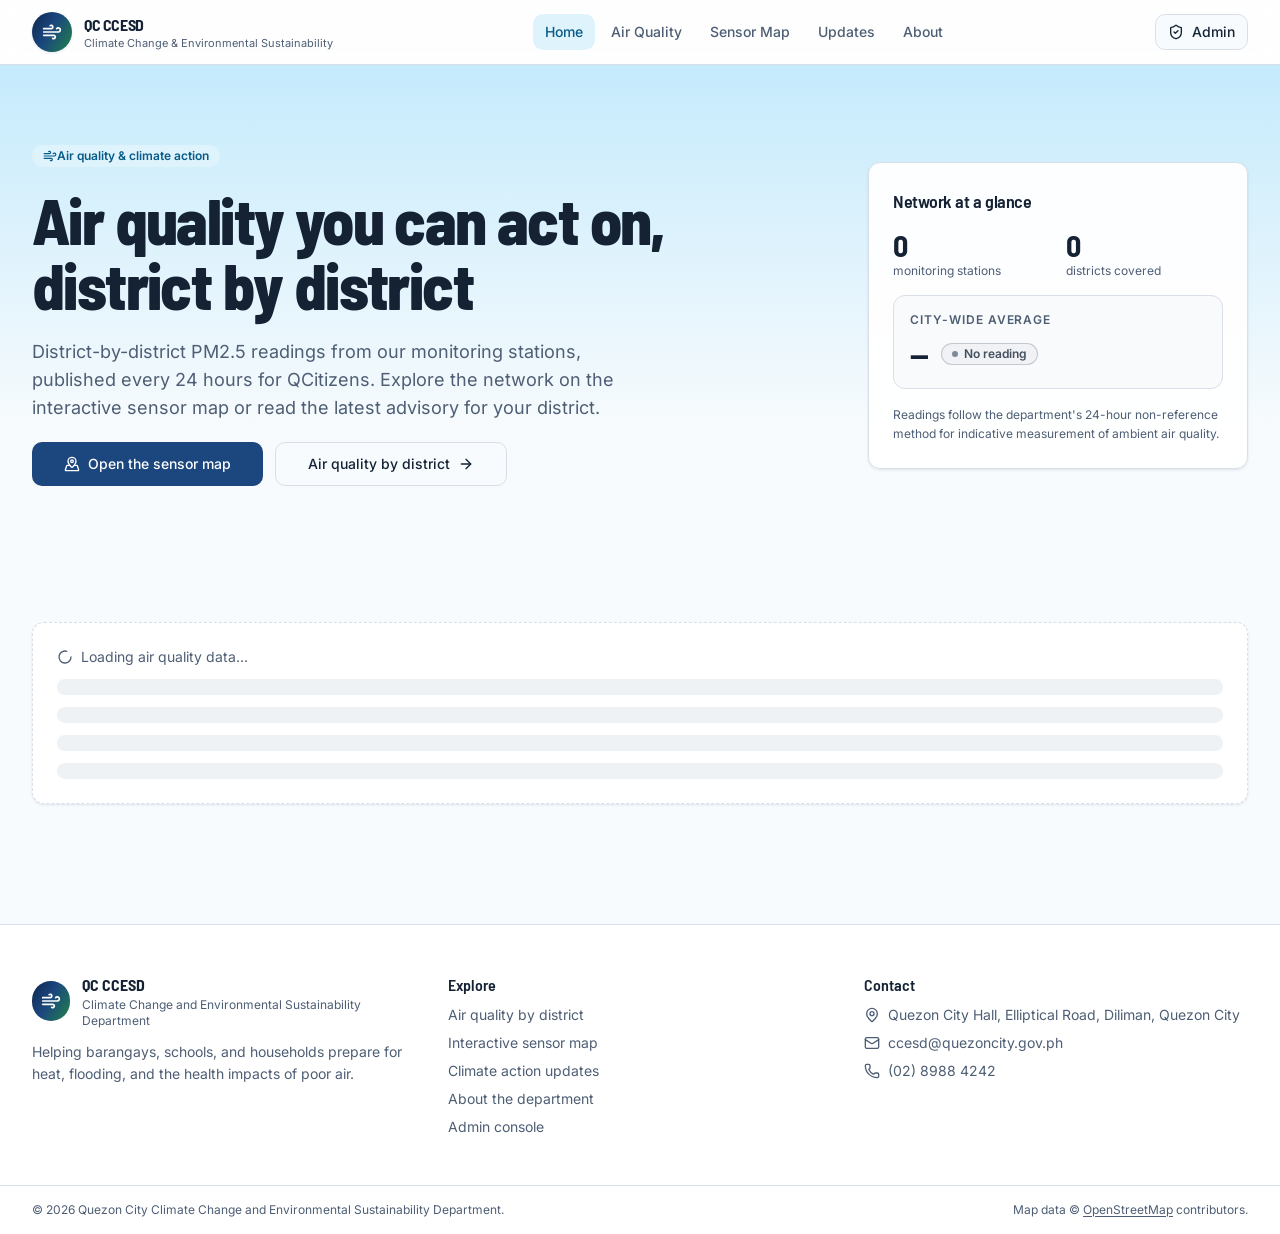
==== index.html @ b4dac2df "Add files via upload" ====
<html lang="en"><head><style>body {transition: opacity ease-in 0.2s; } 
body[unresolved] {opacity: 0; display: block; overflow: hidden; position: relative; } 
</style>
    <meta charset="UTF-8">
    <link href="./favicon.ico" rel="icon shortcut">
    <meta name="viewport" content="width=device-width, initial-scale=1.0">
    <link rel="preconnect" href="https://fonts.googleapis.com">
    <link rel="preconnect" href="https://fonts.gstatic.com" crossorigin="">
    <link href="./styles/css2.bin" rel="stylesheet">
    <title>Quezon City Climate Change and Environmental Sustainability Department</title>
    <meta name="description" content="Air quality monitoring per district and climate action updates from the Quezon City Climate Change and Environmental Sustainability Department.">
    <meta name="author" content="Quezon City Climate Change and Environmental Sustainability Department">

    <meta property="og:title" content="Air Quality in Quezon City | CCESD">
    <meta property="og:description" content="District air quality bulletins, station readings, and climate action updates from Quezon City.">
    <meta property="og:image" content="https://cdn.enter.pro/resources/uid_100596755/1e218608-f919-49.png">
    <script type="module" crossorigin="" src="./scripts/index-QCCESD-UPLOAD-FIX-20261001.js"></script>
    <link rel="stylesheet" crossorigin="" href="./styles/index-1NU2JTHD.css?v=20261001">
    <link href="./styles/css2.bin" rel="stylesheet">
  <style type="text/css">[data-sonner-toaster][dir=ltr],html[dir=ltr]{--toast-icon-margin-start:-3px;--toast-icon-margin-end:4px;--toast-svg-margin-start:-1px;--toast-svg-margin-end:0px;--toast-button-margin-start:auto;--toast-button-margin-end:0;--toast-close-button-start:0;--toast-close-button-end:unset;--toast-close-button-transform:translate(-35%, -35%)}[data-sonner-toaster][dir=rtl],html[dir=rtl]{--toast-icon-margin-start:4px;--toast-icon-margin-end:-3px;--toast-svg-margin-start:0px;--toast-svg-margin-end:-1px;--toast-button-margin-start:0;--toast-button-margin-end:auto;--toast-close-button-start:unset;--toast-close-button-end:0;--toast-close-button-transform:translate(35%, -35%)}[data-sonner-toaster]{position:fixed;width:var(--width);font-family:ui-sans-serif,system-ui,-apple-system,BlinkMacSystemFont,Segoe UI,Roboto,Helvetica Neue,Arial,Noto Sans,sans-serif,Apple Color Emoji,Segoe UI Emoji,Segoe UI Symbol,Noto Color Emoji;--gray1:hsl(0, 0%, 99%);--gray2:hsl(0, 0%, 97.3%);--gray3:hsl(0, 0%, 95.1%);--gray4:hsl(0, 0%, 93%);--gray5:hsl(0, 0%, 90.9%);--gray6:hsl(0, 0%, 88.7%);--gray7:hsl(0, 0%, 85.8%);--gray8:hsl(0, 0%, 78%);--gray9:hsl(0, 0%, 56.1%);--gray10:hsl(0, 0%, 52.3%);--gray11:hsl(0, 0%, 43.5%);--gray12:hsl(0, 0%, 9%);--border-radius:8px;box-sizing:border-box;padding:0;margin:0;list-style:none;outline:0;z-index:999999999;transition:transform .4s ease}@media (hover:none) and (pointer:coarse){[data-sonner-toaster][data-lifted=true]{transform:none}}[data-sonner-toaster][data-x-position=right]{right:var(--offset-right)}[data-sonner-toaster][data-x-position=left]{left:var(--offset-left)}[data-sonner-toaster][data-x-position=center]{left:50%;transform:translateX(-50%)}[data-sonner-toaster][data-y-position=top]{top:var(--offset-top)}[data-sonner-toaster][data-y-position=bottom]{bottom:var(--offset-bottom)}[data-sonner-toast]{--y:translateY(100%);--lift-amount:calc(var(--lift) * var(--gap));z-index:var(--z-index);position:absolute;opacity:0;transform:var(--y);touch-action:none;transition:transform .4s,opacity .4s,height .4s,box-shadow .2s;box-sizing:border-box;outline:0;overflow-wrap:anywhere}[data-sonner-toast][data-styled=true]{padding:16px;background:var(--normal-bg);border:1px solid var(--normal-border);color:var(--normal-text);border-radius:var(--border-radius);box-shadow:0 4px 12px rgba(0,0,0,.1);width:var(--width);font-size:13px;display:flex;align-items:center;gap:6px}[data-sonner-toast]:focus-visible{box-shadow:0 4px 12px rgba(0,0,0,.1),0 0 0 2px rgba(0,0,0,.2)}[data-sonner-toast][data-y-position=top]{top:0;--y:translateY(-100%);--lift:1;--lift-amount:calc(1 * var(--gap))}[data-sonner-toast][data-y-position=bottom]{bottom:0;--y:translateY(100%);--lift:-1;--lift-amount:calc(var(--lift) * var(--gap))}[data-sonner-toast][data-styled=true] [data-description]{font-weight:400;line-height:1.4;color:#3f3f3f}[data-rich-colors=true][data-sonner-toast][data-styled=true] [data-description]{color:inherit}[data-sonner-toaster][data-sonner-theme=dark] [data-description]{color:#e8e8e8}[data-sonner-toast][data-styled=true] [data-title]{font-weight:500;line-height:1.5;color:inherit}[data-sonner-toast][data-styled=true] [data-icon]{display:flex;height:16px;width:16px;position:relative;justify-content:flex-start;align-items:center;flex-shrink:0;margin-left:var(--toast-icon-margin-start);margin-right:var(--toast-icon-margin-end)}[data-sonner-toast][data-promise=true] [data-icon]>svg{opacity:0;transform:scale(.8);transform-origin:center;animation:sonner-fade-in .3s ease forwards}[data-sonner-toast][data-styled=true] [data-icon]>*{flex-shrink:0}[data-sonner-toast][data-styled=true] [data-icon] svg{margin-left:var(--toast-svg-margin-start);margin-right:var(--toast-svg-margin-end)}[data-sonner-toast][data-styled=true] [data-content]{display:flex;flex-direction:column;gap:2px}[data-sonner-toast][data-styled=true] [data-button]{border-radius:4px;padding-left:8px;padding-right:8px;height:24px;font-size:12px;color:var(--normal-bg);background:var(--normal-text);margin-left:var(--toast-button-margin-start);margin-right:var(--toast-button-margin-end);border:none;font-weight:500;cursor:pointer;outline:0;display:flex;align-items:center;flex-shrink:0;transition:opacity .4s,box-shadow .2s}[data-sonner-toast][data-styled=true] [data-button]:focus-visible{box-shadow:0 0 0 2px rgba(0,0,0,.4)}[data-sonner-toast][data-styled=true] [data-button]:first-of-type{margin-left:var(--toast-button-margin-start);margin-right:var(--toast-button-margin-end)}[data-sonner-toast][data-styled=true] [data-cancel]{color:var(--normal-text);background:rgba(0,0,0,.08)}[data-sonner-toaster][data-sonner-theme=dark] [data-sonner-toast][data-styled=true] [data-cancel]{background:rgba(255,255,255,.3)}[data-sonner-toast][data-styled=true] [data-close-button]{position:absolute;left:var(--toast-close-button-start);right:var(--toast-close-button-end);top:0;height:20px;width:20px;display:flex;justify-content:center;align-items:center;padding:0;color:var(--gray12);background:var(--normal-bg);border:1px solid var(--gray4);transform:var(--toast-close-button-transform);border-radius:50%;cursor:pointer;z-index:1;transition:opacity .1s,background .2s,border-color .2s}[data-sonner-toast][data-styled=true] [data-close-button]:focus-visible{box-shadow:0 4px 12px rgba(0,0,0,.1),0 0 0 2px rgba(0,0,0,.2)}[data-sonner-toast][data-styled=true] [data-disabled=true]{cursor:not-allowed}[data-sonner-toast][data-styled=true]:hover [data-close-button]:hover{background:var(--gray2);border-color:var(--gray5)}[data-sonner-toast][data-swiping=true]::before{content:'';position:absolute;left:-100%;right:-100%;height:100%;z-index:-1}[data-sonner-toast][data-y-position=top][data-swiping=true]::before{bottom:50%;transform:scaleY(3) translateY(50%)}[data-sonner-toast][data-y-position=bottom][data-swiping=true]::before{top:50%;transform:scaleY(3) translateY(-50%)}[data-sonner-toast][data-swiping=false][data-removed=true]::before{content:'';position:absolute;inset:0;transform:scaleY(2)}[data-sonner-toast][data-expanded=true]::after{content:'';position:absolute;left:0;height:calc(var(--gap) + 1px);bottom:100%;width:100%}[data-sonner-toast][data-mounted=true]{--y:translateY(0);opacity:1}[data-sonner-toast][data-expanded=false][data-front=false]{--scale:var(--toasts-before) * 0.05 + 1;--y:translateY(calc(var(--lift-amount) * var(--toasts-before))) scale(calc(-1 * var(--scale)));height:var(--front-toast-height)}[data-sonner-toast]>*{transition:opacity .4s}[data-sonner-toast][data-x-position=right]{right:0}[data-sonner-toast][data-x-position=left]{left:0}[data-sonner-toast][data-expanded=false][data-front=false][data-styled=true]>*{opacity:0}[data-sonner-toast][data-visible=false]{opacity:0;pointer-events:none}[data-sonner-toast][data-mounted=true][data-expanded=true]{--y:translateY(calc(var(--lift) * var(--offset)));height:var(--initial-height)}[data-sonner-toast][data-removed=true][data-front=true][data-swipe-out=false]{--y:translateY(calc(var(--lift) * -100%));opacity:0}[data-sonner-toast][data-removed=true][data-front=false][data-swipe-out=false][data-expanded=true]{--y:translateY(calc(var(--lift) * var(--offset) + var(--lift) * -100%));opacity:0}[data-sonner-toast][data-removed=true][data-front=false][data-swipe-out=false][data-expanded=false]{--y:translateY(40%);opacity:0;transition:transform .5s,opacity .2s}[data-sonner-toast][data-removed=true][data-front=false]::before{height:calc(var(--initial-height) + 20%)}[data-sonner-toast][data-swiping=true]{transform:var(--y) translateY(var(--swipe-amount-y,0)) translateX(var(--swipe-amount-x,0));transition:none}[data-sonner-toast][data-swiped=true]{user-select:none}[data-sonner-toast][data-swipe-out=true][data-y-position=bottom],[data-sonner-toast][data-swipe-out=true][data-y-position=top]{animation-duration:.2s;animation-timing-function:ease-out;animation-fill-mode:forwards}[data-sonner-toast][data-swipe-out=true][data-swipe-direction=left]{animation-name:swipe-out-left}[data-sonner-toast][data-swipe-out=true][data-swipe-direction=right]{animation-name:swipe-out-right}[data-sonner-toast][data-swipe-out=true][data-swipe-direction=up]{animation-name:swipe-out-up}[data-sonner-toast][data-swipe-out=true][data-swipe-direction=down]{animation-name:swipe-out-down}@keyframes swipe-out-left{from{transform:var(--y) translateX(var(--swipe-amount-x));opacity:1}to{transform:var(--y) translateX(calc(var(--swipe-amount-x) - 100%));opacity:0}}@keyframes swipe-out-right{from{transform:var(--y) translateX(var(--swipe-amount-x));opacity:1}to{transform:var(--y) translateX(calc(var(--swipe-amount-x) + 100%));opacity:0}}@keyframes swipe-out-up{from{transform:var(--y) translateY(var(--swipe-amount-y));opacity:1}to{transform:var(--y) translateY(calc(var(--swipe-amount-y) - 100%));opacity:0}}@keyframes swipe-out-down{from{transform:var(--y) translateY(var(--swipe-amount-y));opacity:1}to{transform:var(--y) translateY(calc(var(--swipe-amount-y) + 100%));opacity:0}}@media (max-width:600px){[data-sonner-toaster]{position:fixed;right:var(--mobile-offset-right);left:var(--mobile-offset-left);width:100%}[data-sonner-toaster][dir=rtl]{left:calc(var(--mobile-offset-left) * -1)}[data-sonner-toaster] [data-sonner-toast]{left:0;right:0;width:calc(100% - var(--mobile-offset-left) * 2)}[data-sonner-toaster][data-x-position=left]{left:var(--mobile-offset-left)}[data-sonner-toaster][data-y-position=bottom]{bottom:var(--mobile-offset-bottom)}[data-sonner-toaster][data-y-position=top]{top:var(--mobile-offset-top)}[data-sonner-toaster][data-x-position=center]{left:var(--mobile-offset-left);right:var(--mobile-offset-right);transform:none}}[data-sonner-toaster][data-sonner-theme=light]{--normal-bg:#fff;--normal-border:var(--gray4);--normal-text:var(--gray12);--success-bg:hsl(143, 85%, 96%);--success-border:hsl(145, 92%, 87%);--success-text:hsl(140, 100%, 27%);--info-bg:hsl(208, 100%, 97%);--info-border:hsl(221, 91%, 93%);--info-text:hsl(210, 92%, 45%);--warning-bg:hsl(49, 100%, 97%);--warning-border:hsl(49, 91%, 84%);--warning-text:hsl(31, 92%, 45%);--error-bg:hsl(359, 100%, 97%);--error-border:hsl(359, 100%, 94%);--error-text:hsl(360, 100%, 45%)}[data-sonner-toaster][data-sonner-theme=light] [data-sonner-toast][data-invert=true]{--normal-bg:#000;--normal-border:hsl(0, 0%, 20%);--normal-text:var(--gray1)}[data-sonner-toaster][data-sonner-theme=dark] [data-sonner-toast][data-invert=true]{--normal-bg:#fff;--normal-border:var(--gray3);--normal-text:var(--gray12)}[data-sonner-toaster][data-sonner-theme=dark]{--normal-bg:#000;--normal-bg-hover:hsl(0, 0%, 12%);--normal-border:hsl(0, 0%, 20%);--normal-border-hover:hsl(0, 0%, 25%);--normal-text:var(--gray1);--success-bg:hsl(150, 100%, 6%);--success-border:hsl(147, 100%, 12%);--success-text:hsl(150, 86%, 65%);--info-bg:hsl(215, 100%, 6%);--info-border:hsl(223, 43%, 17%);--info-text:hsl(216, 87%, 65%);--warning-bg:hsl(64, 100%, 6%);--warning-border:hsl(60, 100%, 9%);--warning-text:hsl(46, 87%, 65%);--error-bg:hsl(358, 76%, 10%);--error-border:hsl(357, 89%, 16%);--error-text:hsl(358, 100%, 81%)}[data-sonner-toaster][data-sonner-theme=dark] [data-sonner-toast] [data-close-button]{background:var(--normal-bg);border-color:var(--normal-border);color:var(--normal-text)}[data-sonner-toaster][data-sonner-theme=dark] [data-sonner-toast] [data-close-button]:hover{background:var(--normal-bg-hover);border-color:var(--normal-border-hover)}[data-rich-colors=true][data-sonner-toast][data-type=success]{background:var(--success-bg);border-color:var(--success-border);color:var(--success-text)}[data-rich-colors=true][data-sonner-toast][data-type=success] [data-close-button]{background:var(--success-bg);border-color:var(--success-border);color:var(--success-text)}[data-rich-colors=true][data-sonner-toast][data-type=info]{background:var(--info-bg);border-color:var(--info-border);color:var(--info-text)}[data-rich-colors=true][data-sonner-toast][data-type=info] [data-close-button]{background:var(--info-bg);border-color:var(--info-border);color:var(--info-text)}[data-rich-colors=true][data-sonner-toast][data-type=warning]{background:var(--warning-bg);border-color:var(--warning-border);color:var(--warning-text)}[data-rich-colors=true][data-sonner-toast][data-type=warning] [data-close-button]{background:var(--warning-bg);border-color:var(--warning-border);color:var(--warning-text)}[data-rich-colors=true][data-sonner-toast][data-type=error]{background:var(--error-bg);border-color:var(--error-border);color:var(--error-text)}[data-rich-colors=true][data-sonner-toast][data-type=error] [data-close-button]{background:var(--error-bg);border-color:var(--error-border);color:var(--error-text)}.sonner-loading-wrapper{--size:16px;height:var(--size);width:var(--size);position:absolute;inset:0;z-index:10}.sonner-loading-wrapper[data-visible=false]{transform-origin:center;animation:sonner-fade-out .2s ease forwards}.sonner-spinner{position:relative;top:50%;left:50%;height:var(--size);width:var(--size)}.sonner-loading-bar{animation:sonner-spin 1.2s linear infinite;background:var(--gray11);border-radius:6px;height:8%;left:-10%;position:absolute;top:-3.9%;width:24%}.sonner-loading-bar:first-child{animation-delay:-1.2s;transform:rotate(.0001deg) translate(146%)}.sonner-loading-bar:nth-child(2){animation-delay:-1.1s;transform:rotate(30deg) translate(146%)}.sonner-loading-bar:nth-child(3){animation-delay:-1s;transform:rotate(60deg) translate(146%)}.sonner-loading-bar:nth-child(4){animation-delay:-.9s;transform:rotate(90deg) translate(146%)}.sonner-loading-bar:nth-child(5){animation-delay:-.8s;transform:rotate(120deg) translate(146%)}.sonner-loading-bar:nth-child(6){animation-delay:-.7s;transform:rotate(150deg) translate(146%)}.sonner-loading-bar:nth-child(7){animation-delay:-.6s;transform:rotate(180deg) translate(146%)}.sonner-loading-bar:nth-child(8){animation-delay:-.5s;transform:rotate(210deg) translate(146%)}.sonner-loading-bar:nth-child(9){animation-delay:-.4s;transform:rotate(240deg) translate(146%)}.sonner-loading-bar:nth-child(10){animation-delay:-.3s;transform:rotate(270deg) translate(146%)}.sonner-loading-bar:nth-child(11){animation-delay:-.2s;transform:rotate(300deg) translate(146%)}.sonner-loading-bar:nth-child(12){animation-delay:-.1s;transform:rotate(330deg) translate(146%)}@keyframes sonner-fade-in{0%{opacity:0;transform:scale(.8)}100%{opacity:1;transform:scale(1)}}@keyframes sonner-fade-out{0%{opacity:1;transform:scale(1)}100%{opacity:0;transform:scale(.8)}}@keyframes sonner-spin{0%{opacity:1}100%{opacity:.15}}@media (prefers-reduced-motion){.sonner-loading-bar,[data-sonner-toast],[data-sonner-toast]>*{transition:none!important;animation:none!important}}.sonner-loader{position:absolute;top:50%;left:50%;transform:translate(-50%,-50%);transform-origin:center;transition:opacity .2s,transform .2s}.sonner-loader[data-visible=false]{opacity:0;transform:scale(.8) translate(-50%,-50%)}</style></head>

  <body>
    <div id="root"><div role="region" aria-label="Notifications (F8)" tabindex="-1" style="pointer-events: none;"><ol tabindex="-1" class="fixed top-0 z-[100] flex max-h-screen w-full flex-col-reverse p-4 sm:bottom-0 sm:right-0 sm:top-auto sm:flex-col md:max-w-[420px]"></ol></div><section aria-label="Notifications alt+T" tabindex="-1" aria-live="polite" aria-relevant="additions text" aria-atomic="false"></section><div class="flex min-h-full items-center justify-center bg-gradient-sky px-4 py-16"><div class="w-full max-w-[440px] rounded-xl border border-border bg-card p-7 shadow-lg"><div class="flex items-center gap-3"><img alt="" class="size-11 rounded-full" src="./images/132f460a-2ae4-46.jpg"><div><p class="font-display text-base font-bold text-foreground">CCESD Admin</p><p class="text-xs text-muted-foreground">Air quality bulletins &amp; news</p></div></div><div class="mt-6 grid grid-cols-2 gap-1 rounded-lg bg-muted p-1"><button type="button" class="rounded-md px-3 py-2 text-sm font-medium transition-colors bg-card text-foreground shadow-xs">Sign in</button><button type="button" class="rounded-md px-3 py-2 text-sm font-medium transition-colors text-muted-foreground hover:text-foreground">Create account</button></div><form class="mt-5 grid gap-4"><div class="grid gap-1.5"><label class="text-sm font-medium leading-none peer-disabled:cursor-not-allowed peer-disabled:opacity-70" for="email">Email address</label><input class="flex h-10 w-full rounded-md border border-input bg-background px-3 py-2 text-base ring-offset-background file:border-0 file:bg-transparent file:text-sm file:font-medium file:text-foreground placeholder:text-muted-foreground focus-visible:outline-none focus-visible:ring-2 focus-visible:ring-ring focus-visible:ring-offset-2 disabled:cursor-not-allowed disabled:opacity-50 md:text-sm" id="email" autocomplete="email" placeholder="name@quezoncity.gov.ph" type="email" value=""></div><div class="grid gap-1.5"><label class="text-sm font-medium leading-none peer-disabled:cursor-not-allowed peer-disabled:opacity-70" for="password">Password</label><input class="flex h-10 w-full rounded-md border border-input bg-background px-3 py-2 text-base ring-offset-background file:border-0 file:bg-transparent file:text-sm file:font-medium file:text-foreground placeholder:text-muted-foreground focus-visible:outline-none focus-visible:ring-2 focus-visible:ring-ring focus-visible:ring-offset-2 disabled:cursor-not-allowed disabled:opacity-50 md:text-sm" id="password" autocomplete="current-password" placeholder="••••••••" aria-invalid="false" type="password" value=""></div><button class="inline-flex items-center justify-center gap-2 whitespace-nowrap rounded-md text-sm font-medium ring-offset-background transition-[background-color,border-color,box-shadow,transform] duration-150 focus-visible:outline-none focus-visible:ring-[3px] focus-visible:ring-ring/35 focus-visible:ring-offset-2 active:scale-[0.98] disabled:pointer-events-none disabled:opacity-55 [&_svg]:pointer-events-none [&_svg]:size-4 [&_svg]:shrink-0 bg-primary text-primary-foreground shadow-xs hover:bg-primary-deep h-10 px-4 py-2" type="submit"><svg xmlns="http://www.w3.org/2000/svg" width="24" height="24" viewBox="0 0 24 24" fill="none" stroke="currentColor" stroke-width="2" stroke-linecap="round" stroke-linejoin="round" class="lucide lucide-key-round size-4" aria-hidden="true"><path d="M2.586 17.414A2 2 0 0 0 2 18.828V21a1 1 0 0 0 1 1h3a1 1 0 0 0 1-1v-1a1 1 0 0 1 1-1h1a1 1 0 0 0 1-1v-1a1 1 0 0 1 1-1h.172a2 2 0 0 0 1.414-.586l.814-.814a6.5 6.5 0 1 0-4-4z" /><circle cx="16.5" cy="7.5" r=".5" fill="currentColor" /></svg>Sign in</button></form><a class="inline-flex items-center justify-center gap-2 whitespace-nowrap font-medium ring-offset-background transition-[background-color,border-color,box-shadow,transform] duration-150 focus-visible:outline-none focus-visible:ring-[3px] focus-visible:ring-ring/35 focus-visible:ring-offset-2 active:scale-[0.98] disabled:pointer-events-none disabled:opacity-55 [&_svg]:pointer-events-none [&_svg]:size-4 [&_svg]:shrink-0 text-accent-foreground hover:bg-accent h-9 rounded-md px-3 text-[0.8125rem] mt-4 w-full" href="/" data-discover="true">Back to the public site</a></div></div></div>
    <!-- IMPORTANT: DO NOT REMOVE THIS SCRIPT TAG OR THIS VERY COMMENT! -->
---- styles/index-1NU2JTHD.css ----
.leaflet-pane,.leaflet-tile,.leaflet-marker-icon,.leaflet-marker-shadow,.leaflet-tile-container,.leaflet-pane>svg,.leaflet-pane>canvas,.leaflet-zoom-box,.leaflet-image-layer,.leaflet-layer{position:absolute;left:0;top:0}.leaflet-container{overflow:hidden}.leaflet-tile,.leaflet-marker-icon,.leaflet-marker-shadow{-webkit-user-select:none;-moz-user-select:none;user-select:none;-webkit-user-drag:none}.leaflet-tile::-moz-selection{background:transparent}.leaflet-tile::selection{background:transparent}.leaflet-safari .leaflet-tile{image-rendering:-webkit-optimize-contrast}.leaflet-safari .leaflet-tile-container{width:1600px;height:1600px;-webkit-transform-origin:0 0}.leaflet-marker-icon,.leaflet-marker-shadow{display:block}.leaflet-container .leaflet-overlay-pane svg{max-width:none!important;max-height:none!important}.leaflet-container .leaflet-marker-pane img,.leaflet-container .leaflet-shadow-pane img,.leaflet-container .leaflet-tile-pane img,.leaflet-container img.leaflet-image-layer,.leaflet-container .leaflet-tile{max-width:none!important;max-height:none!important;width:auto;padding:0}.leaflet-container img.leaflet-tile{mix-blend-mode:plus-lighter}.leaflet-container.leaflet-touch-zoom{touch-action:pan-x pan-y}.leaflet-container.leaflet-touch-drag{touch-action:none;touch-action:pinch-zoom}.leaflet-container.leaflet-touch-drag.leaflet-touch-zoom{touch-action:none}.leaflet-container{-webkit-tap-highlight-color:transparent}.leaflet-container a{-webkit-tap-highlight-color:rgba(51,181,229,.4)}.leaflet-tile{filter:inherit;visibility:hidden}.leaflet-tile-loaded{visibility:inherit}.leaflet-zoom-box{width:0;height:0;box-sizing:border-box;z-index:800}.leaflet-overlay-pane svg{-moz-user-select:none}.leaflet-pane{z-index:400}.leaflet-tile-pane{z-index:200}.leaflet-overlay-pane{z-index:400}.leaflet-shadow-pane{z-index:500}.leaflet-marker-pane{z-index:600}.leaflet-tooltip-pane{z-index:650}.leaflet-popup-pane{z-index:700}.leaflet-map-pane canvas{z-index:100}.leaflet-map-pane svg{z-index:200}.leaflet-vml-shape{width:1px;height:1px}.lvml{behavior:url(../images/file.bin);display:inline-block;position:absolute}.leaflet-control{position:relative;z-index:800;pointer-events:visiblePainted;pointer-events:auto}.leaflet-top,.leaflet-bottom{position:absolute;z-index:1000;pointer-events:none}.leaflet-top{top:0}.leaflet-right{right:0}.leaflet-bottom{bottom:0}.leaflet-left{left:0}.leaflet-control{float:left;clear:both}.leaflet-right .leaflet-control{float:right}.leaflet-top .leaflet-control{margin-top:10px}.leaflet-bottom .leaflet-control{margin-bottom:10px}.leaflet-left .leaflet-control{margin-left:10px}.leaflet-right .leaflet-control{margin-right:10px}.leaflet-fade-anim .leaflet-popup{opacity:0;transition:opacity .2s linear}.leaflet-fade-anim .leaflet-map-pane .leaflet-popup{opacity:1}.leaflet-zoom-animated{transform-origin:0 0}svg.leaflet-zoom-animated{will-change:transform}.leaflet-zoom-anim .leaflet-zoom-animated{transition:transform .25s cubic-bezier(0,0,.25,1)}.leaflet-zoom-anim .leaflet-tile,.leaflet-pan-anim .leaflet-tile{transition:none}.leaflet-zoom-anim .leaflet-zoom-hide{visibility:hidden}.leaflet-interactive{cursor:pointer}.leaflet-grab{cursor:grab}.leaflet-crosshair,.leaflet-crosshair .leaflet-interactive{cursor:crosshair}.leaflet-popup-pane,.leaflet-control{cursor:auto}.leaflet-dragging .leaflet-grab,.leaflet-dragging .leaflet-grab .leaflet-interactive,.leaflet-dragging .leaflet-marker-draggable{cursor:move;cursor:grabbing}.leaflet-marker-icon,.leaflet-marker-shadow,.leaflet-image-layer,.leaflet-pane>svg path,.leaflet-tile-container{pointer-events:none}.leaflet-marker-icon.leaflet-interactive,.leaflet-image-layer.leaflet-interactive,.leaflet-pane>svg path.leaflet-interactive,svg.leaflet-image-layer.leaflet-interactive path{pointer-events:visiblePainted;pointer-events:auto}.leaflet-container{background:#ddd;outline-offset:1px}.leaflet-container a{color:#0078a8}.leaflet-zoom-box{border:2px dotted #38f;background:#ffffff80}.leaflet-container{font-family:Helvetica Neue,Arial,Helvetica,sans-serif;font-size:12px;font-size:.75rem;line-height:1.5}.leaflet-bar{box-shadow:0 1px 5px #000000a6;border-radius:4px}.leaflet-bar a{background-color:#fff;border-bottom:1px solid #ccc;width:26px;height:26px;line-height:26px;display:block;text-align:center;text-decoration:none;color:#000}.leaflet-bar a,.leaflet-control-layers-toggle{background-position:50% 50%;background-repeat:no-repeat;display:block}.leaflet-bar a:hover,.leaflet-bar a:focus{background-color:#f4f4f4}.leaflet-bar a:first-child{border-top-left-radius:4px;border-top-right-radius:4px}.leaflet-bar a:last-child{border-bottom-left-radius:4px;border-bottom-right-radius:4px;border-bottom:none}.leaflet-bar a.leaflet-disabled{cursor:default;background-color:#f4f4f4;color:#bbb}.leaflet-touch .leaflet-bar a{width:30px;height:30px;line-height:30px}.leaflet-touch .leaflet-bar a:first-child{border-top-left-radius:2px;border-top-right-radius:2px}.leaflet-touch .leaflet-bar a:last-child{border-bottom-left-radius:2px;border-bottom-right-radius:2px}.leaflet-control-zoom-in,.leaflet-control-zoom-out{font:700 18px Lucida Console,Monaco,monospace;text-indent:1px}.leaflet-touch .leaflet-control-zoom-in,.leaflet-touch .leaflet-control-zoom-out{font-size:22px}.leaflet-control-layers{box-shadow:0 1px 5px #0006;background:#fff;border-radius:5px}.leaflet-control-layers-toggle{background-image:url([data-uri]);width:36px;height:36px}.leaflet-retina .leaflet-control-layers-toggle{background-image:url([data-uri]);background-size:26px 26px}.leaflet-touch .leaflet-control-layers-toggle{width:44px;height:44px}.leaflet-control-layers .leaflet-control-layers-list,.leaflet-control-layers-expanded .leaflet-control-layers-toggle{display:none}.leaflet-control-layers-expanded .leaflet-control-layers-list{display:block;position:relative}.leaflet-control-layers-expanded{padding:6px 10px 6px 6px;color:#333;background:#fff}.leaflet-control-layers-scrollbar{overflow-y:scroll;overflow-x:hidden;padding-right:5px}.leaflet-control-layers-selector{margin-top:2px;position:relative;top:1px}.leaflet-control-layers label{display:block;font-size:13px;font-size:1.08333em}.leaflet-control-layers-separator{height:0;border-top:1px solid #ddd;margin:5px -10px 5px -6px}.leaflet-default-icon-path{background-image:url([data-uri])}.leaflet-container .leaflet-control-attribution{background:#fff;background:#fffc;margin:0}.leaflet-control-attribution,.leaflet-control-scale-line{padding:0 5px;color:#333;line-height:1.4}.leaflet-control-attribution a{text-decoration:none}.leaflet-control-attribution a:hover,.leaflet-control-attribution a:focus{text-decoration:underline}.leaflet-attribution-flag{display:inline!important;vertical-align:baseline!important;width:1em;height:.6669em}.leaflet-left .leaflet-control-scale{margin-left:5px}.leaflet-bottom .leaflet-control-scale{margin-bottom:5px}.leaflet-control-scale-line{border:2px solid #777;border-top:none;line-height:1.1;padding:2px 5px 1px;white-space:nowrap;box-sizing:border-box;background:#fffc;text-shadow:1px 1px #fff}.leaflet-control-scale-line:not(:first-child){border-top:2px solid #777;border-bottom:none;margin-top:-2px}.leaflet-control-scale-line:not(:first-child):not(:last-child){border-bottom:2px solid #777}.leaflet-touch .leaflet-control-attribution,.leaflet-touch .leaflet-control-layers,.leaflet-touch .leaflet-bar{box-shadow:none}.leaflet-touch .leaflet-control-layers,.leaflet-touch .leaflet-bar{border:2px solid rgba(0,0,0,.2);background-clip:padding-box}.leaflet-popup{position:absolute;text-align:center;margin-bottom:20px}.leaflet-popup-content-wrapper{padding:1px;text-align:left;border-radius:12px}.leaflet-popup-content{margin:13px 24px 13px 20px;line-height:1.3;font-size:13px;font-size:1.08333em;min-height:1px}.leaflet-popup-content p{margin:1.3em 0}.leaflet-popup-tip-container{width:40px;height:20px;position:absolute;left:50%;margin-top:-1px;margin-left:-20px;overflow:hidden;pointer-events:none}.leaflet-popup-tip{width:17px;height:17px;padding:1px;margin:-10px auto 0;pointer-events:auto;transform:rotate(45deg)}.leaflet-popup-content-wrapper,.leaflet-popup-tip{background:#fff;color:#333;box-shadow:0 3px 14px #0006}.leaflet-container a.leaflet-popup-close-button{position:absolute;top:0;right:0;border:none;text-align:center;width:24px;height:24px;font:16px/24px Tahoma,Verdana,sans-serif;color:#757575;text-decoration:none;background:transparent}.leaflet-container a.leaflet-popup-close-button:hover,.leaflet-container a.leaflet-popup-close-button:focus{color:#585858}.leaflet-popup-scrolled{overflow:auto}.leaflet-oldie .leaflet-popup-content-wrapper{-ms-zoom:1}.leaflet-oldie .leaflet-popup-tip{width:24px;margin:0 auto;-ms-filter:"progid:DXImageTransform.Microsoft.Matrix(M11=0.70710678, M12=0.70710678, M21=-0.70710678, M22=0.70710678)";filter:progid:DXImageTransform.Microsoft.Matrix(M11=.70710678,M12=.70710678,M21=-.70710678,M22=.70710678)}.leaflet-oldie .leaflet-control-zoom,.leaflet-oldie .leaflet-control-layers,.leaflet-oldie .leaflet-popup-content-wrapper,.leaflet-oldie .leaflet-popup-tip{border:1px solid #999}.leaflet-div-icon{background:#fff;border:1px solid #666}.leaflet-tooltip{position:absolute;padding:6px;background-color:#fff;border:1px solid #fff;border-radius:3px;color:#222;white-space:nowrap;-webkit-user-select:none;-moz-user-select:none;user-select:none;pointer-events:none;box-shadow:0 1px 3px #0006}.leaflet-tooltip.leaflet-interactive{cursor:pointer;pointer-events:auto}.leaflet-tooltip-top:before,.leaflet-tooltip-bottom:before,.leaflet-tooltip-left:before,.leaflet-tooltip-right:before{position:absolute;pointer-events:none;border:6px solid transparent;background:transparent;content:""}.leaflet-tooltip-bottom{margin-top:6px}.leaflet-tooltip-top{margin-top:-6px}.leaflet-tooltip-bottom:before,.leaflet-tooltip-top:before{left:50%;margin-left:-6px}.leaflet-tooltip-top:before{bottom:0;margin-bottom:-12px;border-top-color:#fff}.leaflet-tooltip-bottom:before{top:0;margin-top:-12px;margin-left:-6px;border-bottom-color:#fff}.leaflet-tooltip-left{margin-left:-6px}.leaflet-tooltip-right{margin-left:6px}.leaflet-tooltip-left:before,.leaflet-tooltip-right:before{top:50%;margin-top:-6px}.leaflet-tooltip-left:before{right:0;margin-right:-12px;border-left-color:#fff}.leaflet-tooltip-right:before{left:0;margin-left:-12px;border-right-color:#fff}@media print{.leaflet-control{-webkit-print-color-adjust:exact;print-color-adjust:exact}}*,:before,:after{--tw-border-spacing-x: 0;--tw-border-spacing-y: 0;--tw-translate-x: 0;--tw-translate-y: 0;--tw-rotate: 0;--tw-skew-x: 0;--tw-skew-y: 0;--tw-scale-x: 1;--tw-scale-y: 1;--tw-pan-x: ;--tw-pan-y: ;--tw-pinch-zoom: ;--tw-scroll-snap-strictness: proximity;--tw-gradient-from-position: ;--tw-gradient-via-position: ;--tw-gradient-to-position: ;--tw-ordinal: ;--tw-slashed-zero: ;--tw-numeric-figure: ;--tw-numeric-spacing: ;--tw-numeric-fraction: ;--tw-ring-inset: ;--tw-ring-offset-width: 0px;--tw-ring-offset-color: #fff;--tw-ring-color: rgb(59 130 246 / .5);--tw-ring-offset-shadow: 0 0 #0000;--tw-ring-shadow: 0 0 #0000;--tw-shadow: 0 0 #0000;--tw-shadow-colored: 0 0 #0000;--tw-blur: ;--tw-brightness: ;--tw-contrast: ;--tw-grayscale: ;--tw-hue-rotate: ;--tw-invert: ;--tw-saturate: ;--tw-sepia: ;--tw-drop-shadow: ;--tw-backdrop-blur: ;--tw-backdrop-brightness: ;--tw-backdrop-contrast: ;--tw-backdrop-grayscale: ;--tw-backdrop-hue-rotate: ;--tw-backdrop-invert: ;--tw-backdrop-opacity: ;--tw-backdrop-saturate: ;--tw-backdrop-sepia: ;--tw-contain-size: ;--tw-contain-layout: ;--tw-contain-paint: ;--tw-contain-style: }::backdrop{--tw-border-spacing-x: 0;--tw-border-spacing-y: 0;--tw-translate-x: 0;--tw-translate-y: 0;--tw-rotate: 0;--tw-skew-x: 0;--tw-skew-y: 0;--tw-scale-x: 1;--tw-scale-y: 1;--tw-pan-x: ;--tw-pan-y: ;--tw-pinch-zoom: ;--tw-scroll-snap-strictness: proximity;--tw-gradient-from-position: ;--tw-gradient-via-position: ;--tw-gradient-to-position: ;--tw-ordinal: ;--tw-slashed-zero: ;--tw-numeric-figure: ;--tw-numeric-spacing: ;--tw-numeric-fraction: ;--tw-ring-inset: ;--tw-ring-offset-width: 0px;--tw-ring-offset-color: #fff;--tw-ring-color: rgb(59 130 246 / .5);--tw-ring-offset-shadow: 0 0 #0000;--tw-ring-shadow: 0 0 #0000;--tw-shadow: 0 0 #0000;--tw-shadow-colored: 0 0 #0000;--tw-blur: ;--tw-brightness: ;--tw-contrast: ;--tw-grayscale: ;--tw-hue-rotate: ;--tw-invert: ;--tw-saturate: ;--tw-sepia: ;--tw-drop-shadow: ;--tw-backdrop-blur: ;--tw-backdrop-brightness: ;--tw-backdrop-contrast: ;--tw-backdrop-grayscale: ;--tw-backdrop-hue-rotate: ;--tw-backdrop-invert: ;--tw-backdrop-opacity: ;--tw-backdrop-saturate: ;--tw-backdrop-sepia: ;--tw-contain-size: ;--tw-contain-layout: ;--tw-contain-paint: ;--tw-contain-style: }*,:before,:after{box-sizing:border-box;border-width:0;border-style:solid;border-color:#e5e7eb}:before,:after{--tw-content: ""}html,:host{line-height:1.5;-webkit-text-size-adjust:100%;-moz-tab-size:4;-o-tab-size:4;tab-size:4;font-family:Inter,system-ui,-apple-system,sans-serif;font-feature-settings:normal;font-variation-settings:normal;-webkit-tap-highlight-color:transparent}body{margin:0;line-height:inherit}hr{height:0;color:inherit;border-top-width:1px}abbr:where([title]){-webkit-text-decoration:underline dotted;text-decoration:underline dotted}h1,h2,h3,h4,h5,h6{font-size:inherit;font-weight:inherit}a{color:inherit;text-decoration:inherit}b,strong{font-weight:bolder}code,kbd,samp,pre{font-family:ui-monospace,SFMono-Regular,Menlo,Monaco,Consolas,Liberation Mono,Courier New,monospace;font-feature-settings:normal;font-variation-settings:normal;font-size:1em}small{font-size:80%}sub,sup{font-size:75%;line-height:0;position:relative;vertical-align:baseline}sub{bottom:-.25em}sup{top:-.5em}table{text-indent:0;border-color:inherit;border-collapse:collapse}button,input,optgroup,select,textarea{font-family:inherit;font-feature-settings:inherit;font-variation-settings:inherit;font-size:100%;font-weight:inherit;line-height:inherit;letter-spacing:inherit;color:inherit;margin:0;padding:0}button,select{text-transform:none}button,input:where([type=button]),input:where([type=reset]),input:where([type=submit]){-webkit-appearance:button;background-color:transparent;background-image:none}:-moz-focusring{outline:auto}:-moz-ui-invalid{box-shadow:none}progress{vertical-align:baseline}::-webkit-inner-spin-button,::-webkit-outer-spin-button{height:auto}[type=search]{-webkit-appearance:textfield;outline-offset:-2px}::-webkit-search-decoration{-webkit-appearance:none}::-webkit-file-upload-button{-webkit-appearance:button;font:inherit}summary{display:list-item}blockquote,dl,dd,h1,h2,h3,h4,h5,h6,hr,figure,p,pre{margin:0}fieldset{margin:0;padding:0}legend{padding:0}ol,ul,menu{list-style:none;margin:0;padding:0}dialog{padding:0}textarea{resize:vertical}input::-moz-placeholder,textarea::-moz-placeholder{opacity:1;color:#9ca3af}input::placeholder,textarea::placeholder{opacity:1;color:#9ca3af}button,[role=button]{cursor:pointer}:disabled{cursor:default}img,svg,video,canvas,audio,iframe,embed,object{display:block;vertical-align:middle}img,video{max-width:100%;height:auto}[hidden]:where(:not([hidden=until-found])){display:none}:root{--background: 204 60% 98%;--foreground: 214 45% 14%;--card: 0 0% 100%;--card-foreground: 214 45% 14%;--popover: 0 0% 100%;--popover-foreground: 214 45% 14%;--primary: 214 65% 30%;--primary-foreground: 0 0% 100%;--primary-deep: 216 70% 18%;--secondary: 140 55% 30%;--secondary-foreground: 0 0% 100%;--secondary-deep: 140 60% 23%;--accent: 199 85% 93%;--accent-foreground: 201 90% 28%;--muted: 210 25% 95%;--muted-foreground: 215 20% 38%;--destructive: 0 72% 42%;--destructive-foreground: 0 0% 100%;--border: 214 25% 88%;--input: 214 25% 88%;--ring: 205 85% 40%;--radius: .75rem;--gradient-hero: linear-gradient(180deg, hsl(199 90% 88%) 0%, hsl(204 60% 98%) 72%);--gradient-brand: linear-gradient(120deg, hsl(216 70% 18%) 0%, hsl(214 65% 30%) 45%, hsl(145 60% 32%) 100%);--gradient-campaign: linear-gradient(90deg, hsl(0 78% 48%) 0%, hsl(345 75% 42%) 100%);--gradient-sky: linear-gradient(180deg, hsl(199 90% 92%) 0%, hsl(204 60% 98%) 100%);--shadow-xs: 0 1px 2px hsl(214 40% 20% / .06);--shadow-sm: 0 1px 3px hsl(214 40% 20% / .08), 0 1px 2px hsl(214 40% 20% / .04);--shadow-md: 0 4px 12px hsl(214 40% 20% / .1);--shadow-lg: 0 12px 32px hsl(214 40% 20% / .14);--shadow-focus: 0 0 0 3px hsl(205 85% 40% / .35);--aqi-good-bg: 145 60% 94%;--aqi-good-fg: 145 70% 24%;--aqi-good-dot: 145 65% 42%;--aqi-good-solid: 145 65% 30%;--aqi-good-solid-fg: 0 0% 100%;--aqi-fair-bg: 45 95% 93%;--aqi-fair-fg: 35 85% 26%;--aqi-fair-dot: 45 95% 58%;--aqi-fair-solid: 45 95% 60%;--aqi-fair-solid-fg: 35 90% 16%;--aqi-unhealthy-bg: 28 95% 93%;--aqi-unhealthy-fg: 22 88% 30%;--aqi-unhealthy-dot: 28 95% 52%;--aqi-unhealthy-solid: 28 95% 52%;--aqi-unhealthy-solid-fg: 22 88% 16%;--aqi-very-unhealthy-bg: 0 85% 96%;--aqi-very-unhealthy-fg: 0 75% 32%;--aqi-very-unhealthy-dot: 0 75% 50%;--aqi-very-unhealthy-solid: 0 75% 45%;--aqi-very-unhealthy-solid-fg: 0 0% 100%;--aqi-acutely-unhealthy-bg: 280 70% 96%;--aqi-acutely-unhealthy-fg: 280 60% 32%;--aqi-acutely-unhealthy-dot: 280 60% 48%;--aqi-acutely-unhealthy-solid: 280 55% 42%;--aqi-acutely-unhealthy-solid-fg: 0 0% 100%;--aqi-emergency-bg: 345 80% 96%;--aqi-emergency-fg: 345 75% 25%;--aqi-emergency-dot: 345 75% 42%;--aqi-emergency-solid: 345 70% 32%;--aqi-emergency-solid-fg: 0 0% 100%;--aqi-offline-bg: 215 20% 95%;--aqi-offline-fg: 215 15% 32%;--aqi-offline-dot: 215 12% 55%;--aqi-offline-solid: 215 12% 45%;--aqi-offline-solid-fg: 0 0% 100%;--district-1: 214 65% 30%;--district-2: 140 55% 30%;--district-3: 199 85% 38%;--district-4: 280 48% 46%;--district-5: 28 88% 44%;--district-6: 345 70% 42%;--sidebar-background: 0 0% 100%;--sidebar-foreground: 214 45% 14%;--sidebar-primary: 214 65% 30%;--sidebar-primary-foreground: 0 0% 100%;--sidebar-accent: 199 85% 93%;--sidebar-accent-foreground: 201 90% 28%;--sidebar-border: 214 25% 88%;--sidebar-ring: 205 85% 40%}*{border-color:hsl(var(--border))}body{background-color:hsl(var(--background));color:hsl(var(--foreground));font-family:Inter,system-ui,-apple-system,sans-serif;-webkit-font-smoothing:antialiased;-moz-osx-font-smoothing:grayscale}h1,h2,h3,h4{font-family:Barlow Semi Condensed,Inter,system-ui,sans-serif}.\!container{width:100%!important;margin-right:auto!important;margin-left:auto!important;padding-right:2rem!important;padding-left:2rem!important}.container{width:100%;margin-right:auto;margin-left:auto;padding-right:2rem;padding-left:2rem}@media(min-width:1400px){.\!container{max-width:1400px!important}.container{max-width:1400px}}.surface-card{border-radius:.75rem;border-width:1px;border-color:hsl(var(--border));background-color:hsl(var(--card));transition-property:box-shadow;transition-timing-function:cubic-bezier(.4,0,.2,1);transition-duration:.15s;animation-duration:.15s;box-shadow:var(--shadow-sm)}.surface-card:hover{box-shadow:var(--shadow-md)}.data-num{font-variant-numeric:tabular-nums}.sr-only{position:absolute;width:1px;height:1px;padding:0;margin:-1px;overflow:hidden;clip:rect(0,0,0,0);white-space:nowrap;border-width:0}.pointer-events-none{pointer-events:none}.pointer-events-auto{pointer-events:auto}.visible{visibility:visible}.invisible{visibility:hidden}.fixed{position:fixed}.absolute{position:absolute}.relative{position:relative}.sticky{position:sticky}.inset-0{inset:0}.inset-x-0{left:0;right:0}.inset-y-0{top:0;bottom:0}.-bottom-12{bottom:-3rem}.-left-12{left:-3rem}.-right-12{right:-3rem}.-top-12{top:-3rem}.bottom-0{bottom:0}.left-0{left:0}.left-1{left:.25rem}.left-1\/2{left:50%}.left-2{left:.5rem}.left-3{left:.75rem}.left-\[50\%\]{left:50%}.right-0{right:0}.right-1{right:.25rem}.right-2{right:.5rem}.right-3{right:.75rem}.right-4{right:1rem}.top-0{top:0}.top-1\.5{top:.375rem}.top-1\/2{top:50%}.top-2{top:.5rem}.top-3\.5{top:.875rem}.top-4{top:1rem}.top-8{top:2rem}.top-\[1px\]{top:1px}.top-\[50\%\]{top:50%}.top-\[60\%\]{top:60%}.top-full{top:100%}.z-10{z-index:10}.z-20{z-index:20}.z-40{z-index:40}.z-50{z-index:50}.z-\[100\]{z-index:100}.z-\[1\]{z-index:1}.-mx-1{margin-left:-.25rem;margin-right:-.25rem}.mx-2{margin-left:.5rem;margin-right:.5rem}.mx-3\.5{margin-left:.875rem;margin-right:.875rem}.mx-auto{margin-left:auto;margin-right:auto}.my-0\.5{margin-top:.125rem;margin-bottom:.125rem}.my-1{margin-top:.25rem;margin-bottom:.25rem}.-ml-4{margin-left:-1rem}.-mt-4{margin-top:-1rem}.mb-1{margin-bottom:.25rem}.mb-4{margin-bottom:1rem}.mb-6{margin-bottom:1.5rem}.ml-1{margin-left:.25rem}.ml-auto{margin-left:auto}.mr-2{margin-right:.5rem}.mt-0\.5{margin-top:.125rem}.mt-1{margin-top:.25rem}.mt-1\.5{margin-top:.375rem}.mt-16{margin-top:4rem}.mt-2{margin-top:.5rem}.mt-24{margin-top:6rem}.mt-3{margin-top:.75rem}.mt-4{margin-top:1rem}.mt-auto{margin-top:auto}.line-clamp-1{overflow:hidden;display:-webkit-box;-webkit-box-orient:vertical;-webkit-line-clamp:1}.line-clamp-2{overflow:hidden;display:-webkit-box;-webkit-box-orient:vertical;-webkit-line-clamp:2}.line-clamp-3{overflow:hidden;display:-webkit-box;-webkit-box-orient:vertical;-webkit-line-clamp:3}.block{display:block}.inline-block{display:inline-block}.flex{display:flex}.inline-flex{display:inline-flex}.table{display:table}.grid{display:grid}.hidden{display:none}.aspect-square{aspect-ratio:1 / 1}.aspect-video{aspect-ratio:16 / 9}.size-1\.5{width:.375rem;height:.375rem}.size-10{width:2.5rem;height:2.5rem}.size-11{width:2.75rem;height:2.75rem}.size-2\.5{width:.625rem;height:.625rem}.size-3{width:.75rem;height:.75rem}.size-3\.5{width:.875rem;height:.875rem}.size-4{width:1rem;height:1rem}.size-5{width:1.25rem;height:1.25rem}.size-8{width:2rem;height:2rem}.h-1\.5{height:.375rem}.h-10{height:2.5rem}.h-11{height:2.75rem}.h-12{height:3rem}.h-16{height:4rem}.h-2{height:.5rem}.h-2\.5{height:.625rem}.h-3{height:.75rem}.h-3\.5{height:.875rem}.h-4{height:1rem}.h-40{height:10rem}.h-44{height:11rem}.h-5{height:1.25rem}.h-6{height:1.5rem}.h-7{height:1.75rem}.h-8{height:2rem}.h-9{height:2.25rem}.h-\[1px\]{height:1px}.h-\[420px\]{height:420px}.h-\[440px\]{height:440px}.h-\[520px\]{height:520px}.h-\[560px\]{height:560px}.h-\[var\(--radix-navigation-menu-viewport-height\)\]{height:var(--radix-navigation-menu-viewport-height)}.h-\[var\(--radix-select-trigger-height\)\]{height:var(--radix-select-trigger-height)}.h-auto{height:auto}.h-full{height:100%}.h-px{height:1px}.h-svh{height:100svh}.max-h-96{max-height:24rem}.max-h-\[300px\]{max-height:300px}.max-h-screen{max-height:100vh}.min-h-0{min-height:0px}.min-h-16{min-height:4rem}.min-h-\[240px\]{min-height:240px}.min-h-\[80px\]{min-height:80px}.min-h-screen{min-height:100vh}.min-h-svh{min-height:100svh}.w-0{width:0px}.w-1{width:.25rem}.w-10{width:2.5rem}.w-11{width:2.75rem}.w-2{width:.5rem}.w-2\.5{width:.625rem}.w-3{width:.75rem}.w-3\.5{width:.875rem}.w-3\/4{width:75%}.w-4{width:1rem}.w-5{width:1.25rem}.w-64{width:16rem}.w-7{width:1.75rem}.w-72{width:18rem}.w-8{width:2rem}.w-9{width:2.25rem}.w-\[--sidebar-width\]{width:var(--sidebar-width)}.w-\[100px\]{width:100px}.w-\[120px\]{width:120px}.w-\[140px\]{width:140px}.w-\[160px\]{width:160px}.w-\[170px\]{width:170px}.w-\[180px\]{width:180px}.w-\[190px\]{width:190px}.w-\[1px\]{width:1px}.w-\[220px\]{width:220px}.w-auto{width:auto}.w-fit{width:-moz-fit-content;width:fit-content}.w-full{width:100%}.w-max{width:-moz-max-content;width:max-content}.w-px{width:1px}.min-w-0{min-width:0px}.min-w-5{min-width:1.25rem}.min-w-\[12rem\]{min-width:12rem}.min-w-\[140px\]{min-width:140px}.min-w-\[8rem\]{min-width:8rem}.min-w-\[var\(--radix-select-trigger-width\)\]{min-width:var(--radix-select-trigger-width)}.max-w-\[--skeleton-width\]{max-width:var(--skeleton-width)}.max-w-\[440px\]{max-width:440px}.max-w-\[46ch\]{max-width:46ch}.max-w-\[620px\]{max-width:620px}.max-w-\[640px\]{max-width:640px}.max-w-\[680px\]{max-width:680px}.max-w-\[720px\]{max-width:720px}.max-w-\[820px\]{max-width:820px}.max-w-lg{max-width:32rem}.max-w-max{max-width:-moz-max-content;max-width:max-content}.flex-1{flex:1 1 0%}.shrink-0{flex-shrink:0}.grow{flex-grow:1}.grow-0{flex-grow:0}.basis-full{flex-basis:100%}.caption-bottom{caption-side:bottom}.border-collapse{border-collapse:collapse}.-translate-x-1\/2{--tw-translate-x: -50%;transform:translate(var(--tw-translate-x),var(--tw-translate-y)) rotate(var(--tw-rotate)) skew(var(--tw-skew-x)) skewY(var(--tw-skew-y)) scaleX(var(--tw-scale-x)) scaleY(var(--tw-scale-y))}.-translate-x-px{--tw-translate-x: -1px;transform:translate(var(--tw-translate-x),var(--tw-translate-y)) rotate(var(--tw-rotate)) skew(var(--tw-skew-x)) skewY(var(--tw-skew-y)) scaleX(var(--tw-scale-x)) scaleY(var(--tw-scale-y))}.-translate-y-1\/2{--tw-translate-y: -50%;transform:translate(var(--tw-translate-x),var(--tw-translate-y)) rotate(var(--tw-rotate)) skew(var(--tw-skew-x)) skewY(var(--tw-skew-y)) scaleX(var(--tw-scale-x)) scaleY(var(--tw-scale-y))}.translate-x-\[-50\%\]{--tw-translate-x: -50%;transform:translate(var(--tw-translate-x),var(--tw-translate-y)) rotate(var(--tw-rotate)) skew(var(--tw-skew-x)) skewY(var(--tw-skew-y)) scaleX(var(--tw-scale-x)) scaleY(var(--tw-scale-y))}.translate-x-px{--tw-translate-x: 1px;transform:translate(var(--tw-translate-x),var(--tw-translate-y)) rotate(var(--tw-rotate)) skew(var(--tw-skew-x)) skewY(var(--tw-skew-y)) scaleX(var(--tw-scale-x)) scaleY(var(--tw-scale-y))}.translate-y-\[-50\%\]{--tw-translate-y: -50%;transform:translate(var(--tw-translate-x),var(--tw-translate-y)) rotate(var(--tw-rotate)) skew(var(--tw-skew-x)) skewY(var(--tw-skew-y)) scaleX(var(--tw-scale-x)) scaleY(var(--tw-scale-y))}.rotate-45{--tw-rotate: 45deg;transform:translate(var(--tw-translate-x),var(--tw-translate-y)) rotate(var(--tw-rotate)) skew(var(--tw-skew-x)) skewY(var(--tw-skew-y)) scaleX(var(--tw-scale-x)) scaleY(var(--tw-scale-y))}.rotate-90{--tw-rotate: 90deg;transform:translate(var(--tw-translate-x),var(--tw-translate-y)) rotate(var(--tw-rotate)) skew(var(--tw-skew-x)) skewY(var(--tw-skew-y)) scaleX(var(--tw-scale-x)) scaleY(var(--tw-scale-y))}.transform{transform:translate(var(--tw-translate-x),var(--tw-translate-y)) rotate(var(--tw-rotate)) skew(var(--tw-skew-x)) skewY(var(--tw-skew-y)) scaleX(var(--tw-scale-x)) scaleY(var(--tw-scale-y))}@keyframes pulse{50%{opacity:.5}}.animate-pulse{animation:pulse 2s cubic-bezier(.4,0,.6,1) infinite}@keyframes spin{to{transform:rotate(360deg)}}.animate-spin{animation:spin 1s linear infinite}.cursor-default{cursor:default}.cursor-pointer{cursor:pointer}.touch-none{touch-action:none}.select-none{-webkit-user-select:none;-moz-user-select:none;user-select:none}.scroll-mt-24{scroll-margin-top:6rem}.list-none{list-style-type:none}.grid-cols-2{grid-template-columns:repeat(2,minmax(0,1fr))}.flex-row{flex-direction:row}.flex-col{flex-direction:column}.flex-col-reverse{flex-direction:column-reverse}.flex-wrap{flex-wrap:wrap}.items-start{align-items:flex-start}.items-end{align-items:flex-end}.items-center{align-items:center}.items-stretch{align-items:stretch}.justify-end{justify-content:flex-end}.justify-center{justify-content:center}.justify-between{justify-content:space-between}.gap-0{gap:0px}.gap-1{gap:.25rem}.gap-1\.5{gap:.375rem}.gap-10{gap:2.5rem}.gap-2{gap:.5rem}.gap-3{gap:.75rem}.gap-4{gap:1rem}.gap-5{gap:1.25rem}.gap-6{gap:1.5rem}.gap-8{gap:2rem}.gap-x-4{-moz-column-gap:1rem;column-gap:1rem}.gap-x-6{-moz-column-gap:1.5rem;column-gap:1.5rem}.gap-y-2{row-gap:.5rem}.space-x-1>:not([hidden])~:not([hidden]){--tw-space-x-reverse: 0;margin-right:calc(.25rem * var(--tw-space-x-reverse));margin-left:calc(.25rem * calc(1 - var(--tw-space-x-reverse)))}.space-x-4>:not([hidden])~:not([hidden]){--tw-space-x-reverse: 0;margin-right:calc(1rem * var(--tw-space-x-reverse));margin-left:calc(1rem * calc(1 - var(--tw-space-x-reverse)))}.space-y-1>:not([hidden])~:not([hidden]){--tw-space-y-reverse: 0;margin-top:calc(.25rem * calc(1 - var(--tw-space-y-reverse)));margin-bottom:calc(.25rem * var(--tw-space-y-reverse))}.space-y-1\.5>:not([hidden])~:not([hidden]){--tw-space-y-reverse: 0;margin-top:calc(.375rem * calc(1 - var(--tw-space-y-reverse)));margin-bottom:calc(.375rem * var(--tw-space-y-reverse))}.space-y-2>:not([hidden])~:not([hidden]){--tw-space-y-reverse: 0;margin-top:calc(.5rem * calc(1 - var(--tw-space-y-reverse)));margin-bottom:calc(.5rem * var(--tw-space-y-reverse))}.space-y-4>:not([hidden])~:not([hidden]){--tw-space-y-reverse: 0;margin-top:calc(1rem * calc(1 - var(--tw-space-y-reverse)));margin-bottom:calc(1rem * var(--tw-space-y-reverse))}.divide-y>:not([hidden])~:not([hidden]){--tw-divide-y-reverse: 0;border-top-width:calc(1px * calc(1 - var(--tw-divide-y-reverse)));border-bottom-width:calc(1px * var(--tw-divide-y-reverse))}.divide-border>:not([hidden])~:not([hidden]){border-color:hsl(var(--border))}.self-start{align-self:flex-start}.overflow-auto{overflow:auto}.overflow-hidden{overflow:hidden}.overflow-x-auto{overflow-x:auto}.overflow-y-auto{overflow-y:auto}.overflow-x-hidden{overflow-x:hidden}.truncate{overflow:hidden;text-overflow:ellipsis;white-space:nowrap}.whitespace-nowrap{white-space:nowrap}.whitespace-pre-line{white-space:pre-line}.break-words{overflow-wrap:break-word}.rounded-\[2px\]{border-radius:2px}.rounded-\[inherit\]{border-radius:inherit}.rounded-full{border-radius:9999px}.rounded-lg{border-radius:var(--radius)}.rounded-md{border-radius:calc(var(--radius) - 2px)}.rounded-sm{border-radius:calc(var(--radius) - 4px)}.rounded-xl{border-radius:.75rem}.rounded-t-\[10px\]{border-top-left-radius:10px;border-top-right-radius:10px}.rounded-tl-sm{border-top-left-radius:calc(var(--radius) - 4px)}.border{border-width:1px}.border-2{border-width:2px}.border-\[1\.5px\]{border-width:1.5px}.border-y{border-top-width:1px;border-bottom-width:1px}.border-b{border-bottom-width:1px}.border-l{border-left-width:1px}.border-r{border-right-width:1px}.border-t{border-top-width:1px}.border-dashed{border-style:dashed}.border-\[--color-border\]{border-color:var(--color-border)}.border-aqi-acutely-unhealthy-dot\/40{border-color:hsl(var(--aqi-acutely-unhealthy-dot) / .4)}.border-aqi-emergency-dot\/40{border-color:hsl(var(--aqi-emergency-dot) / .4)}.border-aqi-fair-dot\/40{border-color:hsl(var(--aqi-fair-dot) / .4)}.border-aqi-good-dot\/40{border-color:hsl(var(--aqi-good-dot) / .4)}.border-aqi-offline-dot\/40{border-color:hsl(var(--aqi-offline-dot) / .4)}.border-aqi-unhealthy-dot\/40{border-color:hsl(var(--aqi-unhealthy-dot) / .4)}.border-aqi-very-unhealthy-dot\/40{border-color:hsl(var(--aqi-very-unhealthy-dot) / .4)}.border-border{border-color:hsl(var(--border))}.border-border\/50{border-color:hsl(var(--border) / .5)}.border-card{border-color:hsl(var(--card))}.border-destructive{border-color:hsl(var(--destructive))}.border-destructive\/50{border-color:hsl(var(--destructive) / .5)}.border-input{border-color:hsl(var(--input))}.border-primary{border-color:hsl(var(--primary))}.border-primary-foreground\/40{border-color:hsl(var(--primary-foreground) / .4)}.border-primary\/30{border-color:hsl(var(--primary) / .3)}.border-sidebar-border{border-color:hsl(var(--sidebar-border))}.border-transparent{border-color:transparent}.border-l-transparent{border-left-color:transparent}.border-t-transparent{border-top-color:transparent}.bg-\[--color-bg\]{background-color:var(--color-bg)}.bg-accent{background-color:hsl(var(--accent))}.bg-accent\/50{background-color:hsl(var(--accent) / .5)}.bg-accent\/60{background-color:hsl(var(--accent) / .6)}.bg-accent\/70{background-color:hsl(var(--accent) / .7)}.bg-aqi-acutely-unhealthy-bg{background-color:hsl(var(--aqi-acutely-unhealthy-bg))}.bg-aqi-acutely-unhealthy-dot{background-color:hsl(var(--aqi-acutely-unhealthy-dot))}.bg-aqi-acutely-unhealthy-solid{background-color:hsl(var(--aqi-acutely-unhealthy-solid))}.bg-aqi-emergency-bg{background-color:hsl(var(--aqi-emergency-bg))}.bg-aqi-emergency-dot{background-color:hsl(var(--aqi-emergency-dot))}.bg-aqi-emergency-solid{background-color:hsl(var(--aqi-emergency-solid))}.bg-aqi-fair-bg{background-color:hsl(var(--aqi-fair-bg))}.bg-aqi-fair-dot{background-color:hsl(var(--aqi-fair-dot))}.bg-aqi-fair-solid{background-color:hsl(var(--aqi-fair-solid))}.bg-aqi-good-bg{background-color:hsl(var(--aqi-good-bg))}.bg-aqi-good-dot{background-color:hsl(var(--aqi-good-dot))}.bg-aqi-good-solid{background-color:hsl(var(--aqi-good-solid))}.bg-aqi-offline-bg{background-color:hsl(var(--aqi-offline-bg))}.bg-aqi-offline-dot{background-color:hsl(var(--aqi-offline-dot))}.bg-aqi-offline-solid{background-color:hsl(var(--aqi-offline-solid))}.bg-aqi-unhealthy-bg{background-color:hsl(var(--aqi-unhealthy-bg))}.bg-aqi-unhealthy-dot{background-color:hsl(var(--aqi-unhealthy-dot))}.bg-aqi-unhealthy-solid{background-color:hsl(var(--aqi-unhealthy-solid))}.bg-aqi-very-unhealthy-bg{background-color:hsl(var(--aqi-very-unhealthy-bg))}.bg-aqi-very-unhealthy-dot{background-color:hsl(var(--aqi-very-unhealthy-dot))}.bg-aqi-very-unhealthy-solid{background-color:hsl(var(--aqi-very-unhealthy-solid))}.bg-background{background-color:hsl(var(--background))}.bg-black\/80{background-color:#000c}.bg-border{background-color:hsl(var(--border))}.bg-card{background-color:hsl(var(--card))}.bg-card\/95{background-color:hsl(var(--card) / .95)}.bg-destructive{background-color:hsl(var(--destructive))}.bg-foreground{background-color:hsl(var(--foreground))}.bg-gray-100{--tw-bg-opacity: 1;background-color:rgb(243 244 246 / var(--tw-bg-opacity, 1))}.bg-muted{background-color:hsl(var(--muted))}.bg-muted\/40{background-color:hsl(var(--muted) / .4)}.bg-muted\/50{background-color:hsl(var(--muted) / .5)}.bg-popover{background-color:hsl(var(--popover))}.bg-primary{background-color:hsl(var(--primary))}.bg-secondary{background-color:hsl(var(--secondary))}.bg-sidebar{background-color:hsl(var(--sidebar-background))}.bg-sidebar-border{background-color:hsl(var(--sidebar-border))}.bg-transparent{background-color:transparent}.bg-gradient-brand{background-image:var(--gradient-brand)}.bg-gradient-hero{background-image:var(--gradient-hero)}.bg-gradient-sky{background-image:var(--gradient-sky)}.fill-current{fill:currentColor}.object-cover{-o-object-fit:cover;object-fit:cover}.p-0{padding:0}.p-1{padding:.25rem}.p-2{padding:.5rem}.p-3{padding:.75rem}.p-4{padding:1rem}.p-5{padding:1.25rem}.p-6{padding:1.5rem}.p-7{padding:1.75rem}.p-8{padding:2rem}.p-\[1px\]{padding:1px}.px-0{padding-left:0;padding-right:0}.px-1{padding-left:.25rem;padding-right:.25rem}.px-1\.5{padding-left:.375rem;padding-right:.375rem}.px-2{padding-left:.5rem;padding-right:.5rem}.px-2\.5{padding-left:.625rem;padding-right:.625rem}.px-3{padding-left:.75rem;padding-right:.75rem}.px-4{padding-left:1rem;padding-right:1rem}.px-5{padding-left:1.25rem;padding-right:1.25rem}.px-8{padding-left:2rem;padding-right:2rem}.py-0\.5{padding-top:.125rem;padding-bottom:.125rem}.py-1{padding-top:.25rem;padding-bottom:.25rem}.py-1\.5{padding-top:.375rem;padding-bottom:.375rem}.py-12{padding-top:3rem;padding-bottom:3rem}.py-14{padding-top:3.5rem;padding-bottom:3.5rem}.py-16{padding-top:4rem;padding-bottom:4rem}.py-2{padding-top:.5rem;padding-bottom:.5rem}.py-2\.5{padding-top:.625rem;padding-bottom:.625rem}.py-3{padding-top:.75rem;padding-bottom:.75rem}.py-4{padding-top:1rem;padding-bottom:1rem}.py-6{padding-top:1.5rem;padding-bottom:1.5rem}.py-8{padding-top:2rem;padding-bottom:2rem}.pb-16{padding-bottom:4rem}.pb-2{padding-bottom:.5rem}.pb-3{padding-bottom:.75rem}.pb-4{padding-bottom:1rem}.pl-2\.5{padding-left:.625rem}.pl-4{padding-left:1rem}.pl-8{padding-left:2rem}.pl-9{padding-left:2.25rem}.pr-2{padding-right:.5rem}.pr-2\.5{padding-right:.625rem}.pr-8{padding-right:2rem}.pt-0{padding-top:0}.pt-1{padding-top:.25rem}.pt-3{padding-top:.75rem}.pt-4{padding-top:1rem}.text-left{text-align:left}.text-center{text-align:center}.text-right{text-align:right}.align-middle{vertical-align:middle}.font-display{font-family:Barlow Semi Condensed,Inter,system-ui,sans-serif}.font-mono{font-family:ui-monospace,SFMono-Regular,Menlo,Monaco,Consolas,Liberation Mono,Courier New,monospace}.text-2xl{font-size:1.5rem;line-height:2rem}.text-3xl{font-size:1.875rem;line-height:2.25rem}.text-4xl{font-size:2.25rem;line-height:2.5rem}.text-\[0\.8rem\]{font-size:.8rem}.text-\[11px\]{font-size:11px}.text-\[clamp\(1\.9rem\,4vw\,2\.75rem\)\]{font-size:clamp(1.9rem,4vw,2.75rem)}.text-\[clamp\(2\.5rem\,6vw\,4rem\)\]{font-size:clamp(2.5rem,6vw,4rem)}.text-\[clamp\(2rem\,4\.5vw\,3rem\)\]{font-size:clamp(2rem,4.5vw,3rem)}.text-base{font-size:1rem;line-height:1.5rem}.text-lg{font-size:1.125rem;line-height:1.75rem}.text-sm{font-size:.875rem;line-height:1.25rem}.text-xl{font-size:1.25rem;line-height:1.75rem}.text-xs{font-size:.75rem;line-height:1rem}.font-bold{font-weight:700}.font-extrabold{font-weight:800}.font-medium{font-weight:500}.font-normal{font-weight:400}.font-semibold{font-weight:600}.uppercase{text-transform:uppercase}.tabular-nums{--tw-numeric-spacing: tabular-nums;font-variant-numeric:var(--tw-ordinal) var(--tw-slashed-zero) var(--tw-numeric-figure) var(--tw-numeric-spacing) var(--tw-numeric-fraction)}.leading-\[1\.02\]{line-height:1.02}.leading-\[1\.05\]{line-height:1.05}.leading-none{line-height:1}.leading-relaxed{line-height:1.625}.leading-snug{line-height:1.375}.leading-tight{line-height:1.25}.tracking-\[0\.08em\]{letter-spacing:.08em}.tracking-tight{letter-spacing:-.025em}.tracking-widest{letter-spacing:.1em}.text-accent-foreground{color:hsl(var(--accent-foreground))}.text-aqi-acutely-unhealthy-fg{color:hsl(var(--aqi-acutely-unhealthy-fg))}.text-aqi-acutely-unhealthy-solid-fg{color:hsl(var(--aqi-acutely-unhealthy-solid-fg))}.text-aqi-emergency-fg{color:hsl(var(--aqi-emergency-fg))}.text-aqi-emergency-solid-fg{color:hsl(var(--aqi-emergency-solid-fg))}.text-aqi-fair-fg{color:hsl(var(--aqi-fair-fg))}.text-aqi-fair-solid-fg{color:hsl(var(--aqi-fair-solid-fg))}.text-aqi-good-fg{color:hsl(var(--aqi-good-fg))}.text-aqi-good-solid-fg{color:hsl(var(--aqi-good-solid-fg))}.text-aqi-offline-fg{color:hsl(var(--aqi-offline-fg))}.text-aqi-offline-solid-fg{color:hsl(var(--aqi-offline-solid-fg))}.text-aqi-unhealthy-fg{color:hsl(var(--aqi-unhealthy-fg))}.text-aqi-unhealthy-solid-fg{color:hsl(var(--aqi-unhealthy-solid-fg))}.text-aqi-very-unhealthy-fg{color:hsl(var(--aqi-very-unhealthy-fg))}.text-aqi-very-unhealthy-solid-fg{color:hsl(var(--aqi-very-unhealthy-solid-fg))}.text-blue-500{--tw-text-opacity: 1;color:rgb(59 130 246 / var(--tw-text-opacity, 1))}.text-card-foreground{color:hsl(var(--card-foreground))}.text-current{color:currentColor}.text-destructive{color:hsl(var(--destructive))}.text-destructive-foreground{color:hsl(var(--destructive-foreground))}.text-foreground{color:hsl(var(--foreground))}.text-foreground\/50{color:hsl(var(--foreground) / .5)}.text-gray-600{--tw-text-opacity: 1;color:rgb(75 85 99 / var(--tw-text-opacity, 1))}.text-muted-foreground{color:hsl(var(--muted-foreground))}.text-popover-foreground{color:hsl(var(--popover-foreground))}.text-primary{color:hsl(var(--primary))}.text-primary-foreground{color:hsl(var(--primary-foreground))}.text-primary-foreground\/85{color:hsl(var(--primary-foreground) / .85)}.text-secondary{color:hsl(var(--secondary))}.text-secondary-foreground{color:hsl(var(--secondary-foreground))}.text-sidebar-foreground{color:hsl(var(--sidebar-foreground))}.text-sidebar-foreground\/70{color:hsl(var(--sidebar-foreground) / .7)}.underline{text-decoration-line:underline}.underline-offset-2{text-underline-offset:2px}.underline-offset-4{text-underline-offset:4px}.opacity-0{opacity:0}.opacity-50{opacity:.5}.opacity-60{opacity:.6}.opacity-70{opacity:.7}.opacity-80{opacity:.8}.opacity-90{opacity:.9}.shadow{--tw-shadow: 0 1px 3px 0 rgb(0 0 0 / .1), 0 1px 2px -1px rgb(0 0 0 / .1);--tw-shadow-colored: 0 1px 3px 0 var(--tw-shadow-color), 0 1px 2px -1px var(--tw-shadow-color);box-shadow:var(--tw-ring-offset-shadow, 0 0 #0000),var(--tw-ring-shadow, 0 0 #0000),var(--tw-shadow)}.shadow-\[0_0_0_1px_hsl\(var\(--sidebar-border\)\)\]{--tw-shadow: 0 0 0 1px hsl(var(--sidebar-border));--tw-shadow-colored: 0 0 0 1px var(--tw-shadow-color);box-shadow:var(--tw-ring-offset-shadow, 0 0 #0000),var(--tw-ring-shadow, 0 0 #0000),var(--tw-shadow)}.shadow-lg{--tw-shadow: var(--shadow-lg);--tw-shadow-colored: var(--shadow-lg);box-shadow:var(--tw-ring-offset-shadow, 0 0 #0000),var(--tw-ring-shadow, 0 0 #0000),var(--tw-shadow)}.shadow-md{--tw-shadow: var(--shadow-md);--tw-shadow-colored: var(--shadow-md);box-shadow:var(--tw-ring-offset-shadow, 0 0 #0000),var(--tw-ring-shadow, 0 0 #0000),var(--tw-shadow)}.shadow-none{--tw-shadow: 0 0 #0000;--tw-shadow-colored: 0 0 #0000;box-shadow:var(--tw-ring-offset-shadow, 0 0 #0000),var(--tw-ring-shadow, 0 0 #0000),var(--tw-shadow)}.shadow-sm{--tw-shadow: var(--shadow-sm);--tw-shadow-colored: var(--shadow-sm);box-shadow:var(--tw-ring-offset-shadow, 0 0 #0000),var(--tw-ring-shadow, 0 0 #0000),var(--tw-shadow)}.shadow-xl{--tw-shadow: 0 20px 25px -5px rgb(0 0 0 / .1), 0 8px 10px -6px rgb(0 0 0 / .1);--tw-shadow-colored: 0 20px 25px -5px var(--tw-shadow-color), 0 8px 10px -6px var(--tw-shadow-color);box-shadow:var(--tw-ring-offset-shadow, 0 0 #0000),var(--tw-ring-shadow, 0 0 #0000),var(--tw-shadow)}.shadow-xs{--tw-shadow: var(--shadow-xs);--tw-shadow-colored: var(--shadow-xs);box-shadow:var(--tw-ring-offset-shadow, 0 0 #0000),var(--tw-ring-shadow, 0 0 #0000),var(--tw-shadow)}.outline-none{outline:2px solid transparent;outline-offset:2px}.outline{outline-style:solid}.ring-0{--tw-ring-offset-shadow: var(--tw-ring-inset) 0 0 0 var(--tw-ring-offset-width) var(--tw-ring-offset-color);--tw-ring-shadow: var(--tw-ring-inset) 0 0 0 calc(0px + var(--tw-ring-offset-width)) var(--tw-ring-color);box-shadow:var(--tw-ring-offset-shadow),var(--tw-ring-shadow),var(--tw-shadow, 0 0 #0000)}.ring-2{--tw-ring-offset-shadow: var(--tw-ring-inset) 0 0 0 var(--tw-ring-offset-width) var(--tw-ring-offset-color);--tw-ring-shadow: var(--tw-ring-inset) 0 0 0 calc(2px + var(--tw-ring-offset-width)) var(--tw-ring-color);box-shadow:var(--tw-ring-offset-shadow),var(--tw-ring-shadow),var(--tw-shadow, 0 0 #0000)}.ring-ring{--tw-ring-color: hsl(var(--ring))}.ring-sidebar-ring{--tw-ring-color: hsl(var(--sidebar-ring))}.ring-offset-background{--tw-ring-offset-color: hsl(var(--background))}.filter{filter:var(--tw-blur) var(--tw-brightness) var(--tw-contrast) var(--tw-grayscale) var(--tw-hue-rotate) var(--tw-invert) var(--tw-saturate) var(--tw-sepia) var(--tw-drop-shadow)}.backdrop-blur{--tw-backdrop-blur: blur(8px);-webkit-backdrop-filter:var(--tw-backdrop-blur) var(--tw-backdrop-brightness) var(--tw-backdrop-contrast) var(--tw-backdrop-grayscale) var(--tw-backdrop-hue-rotate) var(--tw-backdrop-invert) var(--tw-backdrop-opacity) var(--tw-backdrop-saturate) var(--tw-backdrop-sepia);backdrop-filter:var(--tw-backdrop-blur) var(--tw-backdrop-brightness) var(--tw-backdrop-contrast) var(--tw-backdrop-grayscale) var(--tw-backdrop-hue-rotate) var(--tw-backdrop-invert) var(--tw-backdrop-opacity) var(--tw-backdrop-saturate) var(--tw-backdrop-sepia)}.backdrop-filter{-webkit-backdrop-filter:var(--tw-backdrop-blur) var(--tw-backdrop-brightness) var(--tw-backdrop-contrast) var(--tw-backdrop-grayscale) var(--tw-backdrop-hue-rotate) var(--tw-backdrop-invert) var(--tw-backdrop-opacity) var(--tw-backdrop-saturate) var(--tw-backdrop-sepia);backdrop-filter:var(--tw-backdrop-blur) var(--tw-backdrop-brightness) var(--tw-backdrop-contrast) var(--tw-backdrop-grayscale) var(--tw-backdrop-hue-rotate) var(--tw-backdrop-invert) var(--tw-backdrop-opacity) var(--tw-backdrop-saturate) var(--tw-backdrop-sepia)}.transition{transition-property:color,background-color,border-color,text-decoration-color,fill,stroke,opacity,box-shadow,transform,filter,backdrop-filter;transition-timing-function:cubic-bezier(.4,0,.2,1);transition-duration:.15s}.transition-\[left\,right\,width\]{transition-property:left,right,width;transition-timing-function:cubic-bezier(.4,0,.2,1);transition-duration:.15s}.transition-\[margin\,opa\]{transition-property:margin,opa;transition-timing-function:cubic-bezier(.4,0,.2,1);transition-duration:.15s}.transition-\[width\,height\,padding\]{transition-property:width,height,padding;transition-timing-function:cubic-bezier(.4,0,.2,1);transition-duration:.15s}.transition-\[width\]{transition-property:width;transition-timing-function:cubic-bezier(.4,0,.2,1);transition-duration:.15s}.transition-all{transition-property:all;transition-timing-function:cubic-bezier(.4,0,.2,1);transition-duration:.15s}.transition-colors{transition-property:color,background-color,border-color,text-decoration-color,fill,stroke;transition-timing-function:cubic-bezier(.4,0,.2,1);transition-duration:.15s}.transition-opacity{transition-property:opacity;transition-timing-function:cubic-bezier(.4,0,.2,1);transition-duration:.15s}.transition-transform{transition-property:transform;transition-timing-function:cubic-bezier(.4,0,.2,1);transition-duration:.15s}.duration-1000{transition-duration:1s}.duration-200{transition-duration:.2s}.ease-in-out{transition-timing-function:cubic-bezier(.4,0,.2,1)}.ease-linear{transition-timing-function:linear}@keyframes enter{0%{opacity:var(--tw-enter-opacity, 1);transform:translate3d(var(--tw-enter-translate-x, 0),var(--tw-enter-translate-y, 0),0) scale3d(var(--tw-enter-scale, 1),var(--tw-enter-scale, 1),var(--tw-enter-scale, 1)) rotate(var(--tw-enter-rotate, 0))}}@keyframes exit{to{opacity:var(--tw-exit-opacity, 1);transform:translate3d(var(--tw-exit-translate-x, 0),var(--tw-exit-translate-y, 0),0) scale3d(var(--tw-exit-scale, 1),var(--tw-exit-scale, 1),var(--tw-exit-scale, 1)) rotate(var(--tw-exit-rotate, 0))}}.animate-in{animation-name:enter;animation-duration:.15s;--tw-enter-opacity: initial;--tw-enter-scale: initial;--tw-enter-rotate: initial;--tw-enter-translate-x: initial;--tw-enter-translate-y: initial}.fade-in-0{--tw-enter-opacity: 0}.fade-in-80{--tw-enter-opacity: .8}.zoom-in-95{--tw-enter-scale: .95}.duration-1000{animation-duration:1s}.duration-200{animation-duration:.2s}.ease-in-out{animation-timing-function:cubic-bezier(.4,0,.2,1)}.ease-linear{animation-timing-function:linear}html,body,#root{width:100%;min-height:100%}.leaflet-container{background-color:hsl(var(--muted));font-family:Inter,system-ui,-apple-system,sans-serif;z-index:0}.leaflet-popup-content-wrapper,.leaflet-popup-tip{background-color:hsl(var(--popover));color:hsl(var(--popover-foreground));border-radius:var(--radius);box-shadow:var(--shadow-lg)}.leaflet-popup-content{margin:.75rem .9rem;font-size:.875rem;line-height:1.35}.leaflet-container a.leaflet-popup-close-button{color:hsl(var(--muted-foreground))}.leaflet-bar,.leaflet-bar a{border-color:hsl(var(--border));background-color:hsl(var(--card));color:hsl(var(--foreground))}.leaflet-bar a:hover{background-color:hsl(var(--accent))}.leaflet-control-attribution{background-color:hsl(var(--card) / .85);color:hsl(var(--muted-foreground));font-size:10px}.leaflet-control-attribution a{color:hsl(var(--accent-foreground))}.ccesd-sensor-marker{background:transparent;border:0}.ccesd-sensor-marker__core{display:block;width:14px;height:14px;border-radius:9999px;border:2px solid hsl(var(--card));box-shadow:0 1px 4px #1f304773;transition:transform .15s cubic-bezier(.4,0,.2,1),box-shadow .15s ease}.ccesd-sensor-marker:hover .ccesd-sensor-marker__core{transform:scale(1.3)}.ccesd-sensor-marker--active .ccesd-sensor-marker__core{box-shadow:0 0 0 4px hsl(var(--ring) / .5),0 1px 4px #1f304773;transform:scale(1.35)}.ccesd-sensor-marker--unsaved .ccesd-sensor-marker__core{border-style:dashed;border-color:hsl(var(--primary));animation:ccesd-pulse 1.4s ease-in-out infinite}.ccesd-sensor-marker--draggable .ccesd-sensor-marker__core{cursor:grab}@keyframes ccesd-pulse{0%,to{box-shadow:0 0 hsl(var(--ring) / .45)}50%{box-shadow:0 0 0 8px hsl(var(--ring) / .12)}}.leaflet-container.ccesd-map--dragging{cursor:grabbing}.file\:border-0::file-selector-button{border-width:0px}.file\:bg-transparent::file-selector-button{background-color:transparent}.file\:text-sm::file-selector-button{font-size:.875rem;line-height:1.25rem}.file\:font-medium::file-selector-button{font-weight:500}.file\:text-foreground::file-selector-button{color:hsl(var(--foreground))}.placeholder\:text-muted-foreground::-moz-placeholder{color:hsl(var(--muted-foreground))}.placeholder\:text-muted-foreground::placeholder{color:hsl(var(--muted-foreground))}.after\:absolute:after{content:var(--tw-content);position:absolute}.after\:-inset-2:after{content:var(--tw-content);inset:-.5rem}.after\:inset-y-0:after{content:var(--tw-content);top:0;bottom:0}.after\:left-1\/2:after{content:var(--tw-content);left:50%}.after\:w-1:after{content:var(--tw-content);width:.25rem}.after\:w-\[2px\]:after{content:var(--tw-content);width:2px}.after\:-translate-x-1\/2:after{content:var(--tw-content);--tw-translate-x: -50%;transform:translate(var(--tw-translate-x),var(--tw-translate-y)) rotate(var(--tw-rotate)) skew(var(--tw-skew-x)) skewY(var(--tw-skew-y)) scaleX(var(--tw-scale-x)) scaleY(var(--tw-scale-y))}.first\:rounded-l-md:first-child{border-top-left-radius:calc(var(--radius) - 2px);border-bottom-left-radius:calc(var(--radius) - 2px)}.first\:border-l:first-child{border-left-width:1px}.last\:rounded-r-md:last-child{border-top-right-radius:calc(var(--radius) - 2px);border-bottom-right-radius:calc(var(--radius) - 2px)}.focus-within\:relative:focus-within{position:relative}.focus-within\:z-20:focus-within{z-index:20}.hover\:bg-accent:hover{background-color:hsl(var(--accent))}.hover\:bg-accent\/60:hover{background-color:hsl(var(--accent) / .6)}.hover\:bg-accent\/80:hover{background-color:hsl(var(--accent) / .8)}.hover\:bg-aqi-acutely-unhealthy-bg:hover{background-color:hsl(var(--aqi-acutely-unhealthy-bg))}.hover\:bg-aqi-emergency-bg:hover{background-color:hsl(var(--aqi-emergency-bg))}.hover\:bg-aqi-fair-bg:hover{background-color:hsl(var(--aqi-fair-bg))}.hover\:bg-aqi-good-bg:hover{background-color:hsl(var(--aqi-good-bg))}.hover\:bg-aqi-offline-bg:hover{background-color:hsl(var(--aqi-offline-bg))}.hover\:bg-aqi-unhealthy-bg:hover{background-color:hsl(var(--aqi-unhealthy-bg))}.hover\:bg-aqi-very-unhealthy-bg:hover{background-color:hsl(var(--aqi-very-unhealthy-bg))}.hover\:bg-card:hover{background-color:hsl(var(--card))}.hover\:bg-destructive\/80:hover{background-color:hsl(var(--destructive) / .8)}.hover\:bg-destructive\/90:hover{background-color:hsl(var(--destructive) / .9)}.hover\:bg-muted:hover{background-color:hsl(var(--muted))}.hover\:bg-muted\/50:hover{background-color:hsl(var(--muted) / .5)}.hover\:bg-muted\/60:hover{background-color:hsl(var(--muted) / .6)}.hover\:bg-primary:hover{background-color:hsl(var(--primary))}.hover\:bg-primary-foreground\/15:hover{background-color:hsl(var(--primary-foreground) / .15)}.hover\:bg-primary\/80:hover{background-color:hsl(var(--primary) / .8)}.hover\:bg-primary\/90:hover{background-color:hsl(var(--primary) / .9)}.hover\:bg-secondary:hover{background-color:hsl(var(--secondary))}.hover\:bg-secondary\/80:hover{background-color:hsl(var(--secondary) / .8)}.hover\:bg-sidebar-accent:hover{background-color:hsl(var(--sidebar-accent))}.hover\:text-accent-foreground:hover{color:hsl(var(--accent-foreground))}.hover\:text-blue-700:hover{--tw-text-opacity: 1;color:rgb(29 78 216 / var(--tw-text-opacity, 1))}.hover\:text-foreground:hover{color:hsl(var(--foreground))}.hover\:text-muted-foreground:hover{color:hsl(var(--muted-foreground))}.hover\:text-primary-foreground:hover{color:hsl(var(--primary-foreground))}.hover\:text-sidebar-accent-foreground:hover{color:hsl(var(--sidebar-accent-foreground))}.hover\:underline:hover{text-decoration-line:underline}.hover\:opacity-100:hover{opacity:1}.hover\:shadow-\[0_0_0_1px_hsl\(var\(--sidebar-accent\)\)\]:hover{--tw-shadow: 0 0 0 1px hsl(var(--sidebar-accent));--tw-shadow-colored: 0 0 0 1px var(--tw-shadow-color);box-shadow:var(--tw-ring-offset-shadow, 0 0 #0000),var(--tw-ring-shadow, 0 0 #0000),var(--tw-shadow)}.hover\:after\:bg-sidebar-border:hover:after{content:var(--tw-content);background-color:hsl(var(--sidebar-border))}.focus\:bg-accent:focus{background-color:hsl(var(--accent))}.focus\:bg-primary:focus{background-color:hsl(var(--primary))}.focus\:text-accent-foreground:focus{color:hsl(var(--accent-foreground))}.focus\:text-primary-foreground:focus{color:hsl(var(--primary-foreground))}.focus\:opacity-100:focus{opacity:1}.focus\:outline-none:focus{outline:2px solid transparent;outline-offset:2px}.focus\:ring-2:focus{--tw-ring-offset-shadow: var(--tw-ring-inset) 0 0 0 var(--tw-ring-offset-width) var(--tw-ring-offset-color);--tw-ring-shadow: var(--tw-ring-inset) 0 0 0 calc(2px + var(--tw-ring-offset-width)) var(--tw-ring-color);box-shadow:var(--tw-ring-offset-shadow),var(--tw-ring-shadow),var(--tw-shadow, 0 0 #0000)}.focus\:ring-ring:focus{--tw-ring-color: hsl(var(--ring))}.focus\:ring-offset-2:focus{--tw-ring-offset-width: 2px}.focus-visible\:outline-none:focus-visible{outline:2px solid transparent;outline-offset:2px}.focus-visible\:ring-1:focus-visible{--tw-ring-offset-shadow: var(--tw-ring-inset) 0 0 0 var(--tw-ring-offset-width) var(--tw-ring-offset-color);--tw-ring-shadow: var(--tw-ring-inset) 0 0 0 calc(1px + var(--tw-ring-offset-width)) var(--tw-ring-color);box-shadow:var(--tw-ring-offset-shadow),var(--tw-ring-shadow),var(--tw-shadow, 0 0 #0000)}.focus-visible\:ring-2:focus-visible{--tw-ring-offset-shadow: var(--tw-ring-inset) 0 0 0 var(--tw-ring-offset-width) var(--tw-ring-offset-color);--tw-ring-shadow: var(--tw-ring-inset) 0 0 0 calc(2px + var(--tw-ring-offset-width)) var(--tw-ring-color);box-shadow:var(--tw-ring-offset-shadow),var(--tw-ring-shadow),var(--tw-shadow, 0 0 #0000)}.focus-visible\:ring-ring:focus-visible{--tw-ring-color: hsl(var(--ring))}.focus-visible\:ring-sidebar-ring:focus-visible{--tw-ring-color: hsl(var(--sidebar-ring))}.focus-visible\:ring-offset-1:focus-visible{--tw-ring-offset-width: 1px}.focus-visible\:ring-offset-2:focus-visible{--tw-ring-offset-width: 2px}.focus-visible\:ring-offset-background:focus-visible{--tw-ring-offset-color: hsl(var(--background))}.active\:bg-sidebar-accent:active{background-color:hsl(var(--sidebar-accent))}.active\:text-sidebar-accent-foreground:active{color:hsl(var(--sidebar-accent-foreground))}.disabled\:pointer-events-none:disabled{pointer-events:none}.disabled\:cursor-not-allowed:disabled{cursor:not-allowed}.disabled\:opacity-50:disabled{opacity:.5}.group\/menu-item:focus-within .group-focus-within\/menu-item\:opacity-100{opacity:1}.group\/menu-item:hover .group-hover\/menu-item\:opacity-100,.group:hover .group-hover\:opacity-100{opacity:1}.group.destructive .group-\[\.destructive\]\:border-muted\/40{border-color:hsl(var(--muted) / .4)}.group.toaster .group-\[\.toaster\]\:border-border{border-color:hsl(var(--border))}.group.toast .group-\[\.toast\]\:bg-muted{background-color:hsl(var(--muted))}.group.toast .group-\[\.toast\]\:bg-primary{background-color:hsl(var(--primary))}.group.toaster .group-\[\.toaster\]\:bg-background{background-color:hsl(var(--background))}.group.destructive .group-\[\.destructive\]\:text-red-300{--tw-text-opacity: 1;color:rgb(252 165 165 / var(--tw-text-opacity, 1))}.group.toast .group-\[\.toast\]\:text-muted-foreground{color:hsl(var(--muted-foreground))}.group.toast .group-\[\.toast\]\:text-primary-foreground{color:hsl(var(--primary-foreground))}.group.toaster .group-\[\.toaster\]\:text-foreground{color:hsl(var(--foreground))}.group.toaster .group-\[\.toaster\]\:shadow-lg{--tw-shadow: var(--shadow-lg);--tw-shadow-colored: var(--shadow-lg);box-shadow:var(--tw-ring-offset-shadow, 0 0 #0000),var(--tw-ring-shadow, 0 0 #0000),var(--tw-shadow)}.group.destructive .group-\[\.destructive\]\:hover\:border-destructive\/30:hover{border-color:hsl(var(--destructive) / .3)}.group.destructive .group-\[\.destructive\]\:hover\:bg-destructive:hover{background-color:hsl(var(--destructive))}.group.destructive .group-\[\.destructive\]\:hover\:text-destructive-foreground:hover{color:hsl(var(--destructive-foreground))}.group.destructive .group-\[\.destructive\]\:hover\:text-red-50:hover{--tw-text-opacity: 1;color:rgb(254 242 242 / var(--tw-text-opacity, 1))}.group.destructive .group-\[\.destructive\]\:focus\:ring-destructive:focus{--tw-ring-color: hsl(var(--destructive))}.group.destructive .group-\[\.destructive\]\:focus\:ring-red-400:focus{--tw-ring-opacity: 1;--tw-ring-color: rgb(248 113 113 / var(--tw-ring-opacity, 1))}.group.destructive .group-\[\.destructive\]\:focus\:ring-offset-red-600:focus{--tw-ring-offset-color: #dc2626}.peer\/menu-button:hover~.peer-hover\/menu-button\:text-sidebar-accent-foreground{color:hsl(var(--sidebar-accent-foreground))}.peer:disabled~.peer-disabled\:cursor-not-allowed{cursor:not-allowed}.peer:disabled~.peer-disabled\:opacity-70{opacity:.7}.has-\[\[data-variant\=inset\]\]\:bg-sidebar:has([data-variant=inset]){background-color:hsl(var(--sidebar-background))}.has-\[\:disabled\]\:opacity-50:has(:disabled){opacity:.5}.group\/menu-item:has([data-sidebar=menu-action]) .group-has-\[\[data-sidebar\=menu-action\]\]\/menu-item\:pr-8{padding-right:2rem}.aria-disabled\:pointer-events-none[aria-disabled=true]{pointer-events:none}.aria-disabled\:opacity-50[aria-disabled=true]{opacity:.5}.aria-selected\:bg-accent[aria-selected=true]{background-color:hsl(var(--accent))}.aria-selected\:bg-accent\/50[aria-selected=true]{background-color:hsl(var(--accent) / .5)}.aria-selected\:text-accent-foreground[aria-selected=true]{color:hsl(var(--accent-foreground))}.aria-selected\:text-muted-foreground[aria-selected=true]{color:hsl(var(--muted-foreground))}.aria-selected\:opacity-100[aria-selected=true]{opacity:1}.aria-selected\:opacity-30[aria-selected=true]{opacity:.3}.data-\[disabled\=true\]\:pointer-events-none[data-disabled=true],.data-\[disabled\]\:pointer-events-none[data-disabled]{pointer-events:none}.data-\[panel-group-direction\=vertical\]\:h-px[data-panel-group-direction=vertical]{height:1px}.data-\[panel-group-direction\=vertical\]\:w-full[data-panel-group-direction=vertical]{width:100%}.data-\[side\=bottom\]\:translate-y-1[data-side=bottom]{--tw-translate-y: .25rem;transform:translate(var(--tw-translate-x),var(--tw-translate-y)) rotate(var(--tw-rotate)) skew(var(--tw-skew-x)) skewY(var(--tw-skew-y)) scaleX(var(--tw-scale-x)) scaleY(var(--tw-scale-y))}.data-\[side\=left\]\:-translate-x-1[data-side=left]{--tw-translate-x: -.25rem;transform:translate(var(--tw-translate-x),var(--tw-translate-y)) rotate(var(--tw-rotate)) skew(var(--tw-skew-x)) skewY(var(--tw-skew-y)) scaleX(var(--tw-scale-x)) scaleY(var(--tw-scale-y))}.data-\[side\=right\]\:translate-x-1[data-side=right]{--tw-translate-x: .25rem;transform:translate(var(--tw-translate-x),var(--tw-translate-y)) rotate(var(--tw-rotate)) skew(var(--tw-skew-x)) skewY(var(--tw-skew-y)) scaleX(var(--tw-scale-x)) scaleY(var(--tw-scale-y))}.data-\[side\=top\]\:-translate-y-1[data-side=top]{--tw-translate-y: -.25rem;transform:translate(var(--tw-translate-x),var(--tw-translate-y)) rotate(var(--tw-rotate)) skew(var(--tw-skew-x)) skewY(var(--tw-skew-y)) scaleX(var(--tw-scale-x)) scaleY(var(--tw-scale-y))}.data-\[state\=checked\]\:translate-x-5[data-state=checked]{--tw-translate-x: 1.25rem;transform:translate(var(--tw-translate-x),var(--tw-translate-y)) rotate(var(--tw-rotate)) skew(var(--tw-skew-x)) skewY(var(--tw-skew-y)) scaleX(var(--tw-scale-x)) scaleY(var(--tw-scale-y))}.data-\[state\=unchecked\]\:translate-x-0[data-state=unchecked],.data-\[swipe\=cancel\]\:translate-x-0[data-swipe=cancel]{--tw-translate-x: 0px;transform:translate(var(--tw-translate-x),var(--tw-translate-y)) rotate(var(--tw-rotate)) skew(var(--tw-skew-x)) skewY(var(--tw-skew-y)) scaleX(var(--tw-scale-x)) scaleY(var(--tw-scale-y))}.data-\[swipe\=end\]\:translate-x-\[var\(--radix-toast-swipe-end-x\)\][data-swipe=end]{--tw-translate-x: var(--radix-toast-swipe-end-x);transform:translate(var(--tw-translate-x),var(--tw-translate-y)) rotate(var(--tw-rotate)) skew(var(--tw-skew-x)) skewY(var(--tw-skew-y)) scaleX(var(--tw-scale-x)) scaleY(var(--tw-scale-y))}.data-\[swipe\=move\]\:translate-x-\[var\(--radix-toast-swipe-move-x\)\][data-swipe=move]{--tw-translate-x: var(--radix-toast-swipe-move-x);transform:translate(var(--tw-translate-x),var(--tw-translate-y)) rotate(var(--tw-rotate)) skew(var(--tw-skew-x)) skewY(var(--tw-skew-y)) scaleX(var(--tw-scale-x)) scaleY(var(--tw-scale-y))}@keyframes accordion-up{0%{height:var(--radix-accordion-content-height)}to{height:0}}.data-\[state\=closed\]\:animate-accordion-up[data-state=closed]{animation:accordion-up .2s ease-out}@keyframes accordion-down{0%{height:0}to{height:var(--radix-accordion-content-height)}}.data-\[state\=open\]\:animate-accordion-down[data-state=open]{animation:accordion-down .2s ease-out}.data-\[panel-group-direction\=vertical\]\:flex-col[data-panel-group-direction=vertical]{flex-direction:column}.data-\[active\=true\]\:bg-sidebar-accent[data-active=true]{background-color:hsl(var(--sidebar-accent))}.data-\[active\]\:bg-accent\/50[data-active]{background-color:hsl(var(--accent) / .5)}.data-\[selected\=\'true\'\]\:bg-accent[data-selected=true]{background-color:hsl(var(--accent))}.data-\[state\=active\]\:bg-background[data-state=active]{background-color:hsl(var(--background))}.data-\[state\=checked\]\:bg-primary[data-state=checked]{background-color:hsl(var(--primary))}.data-\[state\=on\]\:bg-accent[data-state=on],.data-\[state\=open\]\:bg-accent[data-state=open]{background-color:hsl(var(--accent))}.data-\[state\=open\]\:bg-accent\/50[data-state=open]{background-color:hsl(var(--accent) / .5)}.data-\[state\=open\]\:bg-secondary[data-state=open]{background-color:hsl(var(--secondary))}.data-\[state\=selected\]\:bg-muted[data-state=selected]{background-color:hsl(var(--muted))}.data-\[state\=unchecked\]\:bg-input[data-state=unchecked]{background-color:hsl(var(--input))}.data-\[active\=true\]\:font-medium[data-active=true]{font-weight:500}.data-\[active\=true\]\:text-sidebar-accent-foreground[data-active=true]{color:hsl(var(--sidebar-accent-foreground))}.data-\[selected\=true\]\:text-accent-foreground[data-selected=true]{color:hsl(var(--accent-foreground))}.data-\[state\=active\]\:text-foreground[data-state=active]{color:hsl(var(--foreground))}.data-\[state\=checked\]\:text-primary-foreground[data-state=checked]{color:hsl(var(--primary-foreground))}.data-\[state\=on\]\:text-accent-foreground[data-state=on],.data-\[state\=open\]\:text-accent-foreground[data-state=open]{color:hsl(var(--accent-foreground))}.data-\[state\=open\]\:text-muted-foreground[data-state=open]{color:hsl(var(--muted-foreground))}.data-\[disabled\=true\]\:opacity-50[data-disabled=true],.data-\[disabled\]\:opacity-50[data-disabled]{opacity:.5}.data-\[state\=open\]\:opacity-100[data-state=open]{opacity:1}.data-\[state\=active\]\:shadow-sm[data-state=active]{--tw-shadow: var(--shadow-sm);--tw-shadow-colored: var(--shadow-sm);box-shadow:var(--tw-ring-offset-shadow, 0 0 #0000),var(--tw-ring-shadow, 0 0 #0000),var(--tw-shadow)}.data-\[swipe\=move\]\:transition-none[data-swipe=move]{transition-property:none}.data-\[state\=closed\]\:duration-300[data-state=closed]{transition-duration:.3s}.data-\[state\=open\]\:duration-500[data-state=open]{transition-duration:.5s}.data-\[motion\^\=from-\]\:animate-in[data-motion^=from-],.data-\[state\=open\]\:animate-in[data-state=open],.data-\[state\=visible\]\:animate-in[data-state=visible]{animation-name:enter;animation-duration:.15s;--tw-enter-opacity: initial;--tw-enter-scale: initial;--tw-enter-rotate: initial;--tw-enter-translate-x: initial;--tw-enter-translate-y: initial}.data-\[motion\^\=to-\]\:animate-out[data-motion^=to-],.data-\[state\=closed\]\:animate-out[data-state=closed],.data-\[state\=hidden\]\:animate-out[data-state=hidden],.data-\[swipe\=end\]\:animate-out[data-swipe=end]{animation-name:exit;animation-duration:.15s;--tw-exit-opacity: initial;--tw-exit-scale: initial;--tw-exit-rotate: initial;--tw-exit-translate-x: initial;--tw-exit-translate-y: initial}.data-\[motion\^\=from-\]\:fade-in[data-motion^=from-]{--tw-enter-opacity: 0}.data-\[motion\^\=to-\]\:fade-out[data-motion^=to-],.data-\[state\=closed\]\:fade-out-0[data-state=closed]{--tw-exit-opacity: 0}.data-\[state\=closed\]\:fade-out-80[data-state=closed]{--tw-exit-opacity: .8}.data-\[state\=hidden\]\:fade-out[data-state=hidden]{--tw-exit-opacity: 0}.data-\[state\=open\]\:fade-in-0[data-state=open],.data-\[state\=visible\]\:fade-in[data-state=visible]{--tw-enter-opacity: 0}.data-\[state\=closed\]\:zoom-out-95[data-state=closed]{--tw-exit-scale: .95}.data-\[state\=open\]\:zoom-in-90[data-state=open]{--tw-enter-scale: .9}.data-\[state\=open\]\:zoom-in-95[data-state=open]{--tw-enter-scale: .95}.data-\[motion\=from-end\]\:slide-in-from-right-52[data-motion=from-end]{--tw-enter-translate-x: 13rem}.data-\[motion\=from-start\]\:slide-in-from-left-52[data-motion=from-start]{--tw-enter-translate-x: -13rem}.data-\[motion\=to-end\]\:slide-out-to-right-52[data-motion=to-end]{--tw-exit-translate-x: 13rem}.data-\[motion\=to-start\]\:slide-out-to-left-52[data-motion=to-start]{--tw-exit-translate-x: -13rem}.data-\[side\=bottom\]\:slide-in-from-top-2[data-side=bottom]{--tw-enter-translate-y: -.5rem}.data-\[side\=left\]\:slide-in-from-right-2[data-side=left]{--tw-enter-translate-x: .5rem}.data-\[side\=right\]\:slide-in-from-left-2[data-side=right]{--tw-enter-translate-x: -.5rem}.data-\[side\=top\]\:slide-in-from-bottom-2[data-side=top]{--tw-enter-translate-y: .5rem}.data-\[state\=closed\]\:slide-out-to-bottom[data-state=closed]{--tw-exit-translate-y: 100%}.data-\[state\=closed\]\:slide-out-to-left[data-state=closed]{--tw-exit-translate-x: -100%}.data-\[state\=closed\]\:slide-out-to-left-1\/2[data-state=closed]{--tw-exit-translate-x: -50%}.data-\[state\=closed\]\:slide-out-to-right[data-state=closed],.data-\[state\=closed\]\:slide-out-to-right-full[data-state=closed]{--tw-exit-translate-x: 100%}.data-\[state\=closed\]\:slide-out-to-top[data-state=closed]{--tw-exit-translate-y: -100%}.data-\[state\=closed\]\:slide-out-to-top-\[48\%\][data-state=closed]{--tw-exit-translate-y: -48%}.data-\[state\=open\]\:slide-in-from-bottom[data-state=open]{--tw-enter-translate-y: 100%}.data-\[state\=open\]\:slide-in-from-left[data-state=open]{--tw-enter-translate-x: -100%}.data-\[state\=open\]\:slide-in-from-left-1\/2[data-state=open]{--tw-enter-translate-x: -50%}.data-\[state\=open\]\:slide-in-from-right[data-state=open]{--tw-enter-translate-x: 100%}.data-\[state\=open\]\:slide-in-from-top[data-state=open]{--tw-enter-translate-y: -100%}.data-\[state\=open\]\:slide-in-from-top-\[48\%\][data-state=open]{--tw-enter-translate-y: -48%}.data-\[state\=open\]\:slide-in-from-top-full[data-state=open]{--tw-enter-translate-y: -100%}.data-\[state\=closed\]\:duration-300[data-state=closed]{animation-duration:.3s}.data-\[state\=open\]\:duration-500[data-state=open]{animation-duration:.5s}.data-\[panel-group-direction\=vertical\]\:after\:left-0[data-panel-group-direction=vertical]:after{content:var(--tw-content);left:0}.data-\[panel-group-direction\=vertical\]\:after\:h-1[data-panel-group-direction=vertical]:after{content:var(--tw-content);height:.25rem}.data-\[panel-group-direction\=vertical\]\:after\:w-full[data-panel-group-direction=vertical]:after{content:var(--tw-content);width:100%}.data-\[panel-group-direction\=vertical\]\:after\:-translate-y-1\/2[data-panel-group-direction=vertical]:after{content:var(--tw-content);--tw-translate-y: -50%;transform:translate(var(--tw-translate-x),var(--tw-translate-y)) rotate(var(--tw-rotate)) skew(var(--tw-skew-x)) skewY(var(--tw-skew-y)) scaleX(var(--tw-scale-x)) scaleY(var(--tw-scale-y))}.data-\[panel-group-direction\=vertical\]\:after\:translate-x-0[data-panel-group-direction=vertical]:after{content:var(--tw-content);--tw-translate-x: 0px;transform:translate(var(--tw-translate-x),var(--tw-translate-y)) rotate(var(--tw-rotate)) skew(var(--tw-skew-x)) skewY(var(--tw-skew-y)) scaleX(var(--tw-scale-x)) scaleY(var(--tw-scale-y))}.data-\[state\=open\]\:hover\:bg-sidebar-accent:hover[data-state=open]{background-color:hsl(var(--sidebar-accent))}.data-\[state\=open\]\:hover\:text-sidebar-accent-foreground:hover[data-state=open]{color:hsl(var(--sidebar-accent-foreground))}.group[data-collapsible=offcanvas] .group-data-\[collapsible\=offcanvas\]\:left-\[calc\(var\(--sidebar-width\)\*-1\)\]{left:calc(var(--sidebar-width) * -1)}.group[data-collapsible=offcanvas] .group-data-\[collapsible\=offcanvas\]\:right-\[calc\(var\(--sidebar-width\)\*-1\)\]{right:calc(var(--sidebar-width) * -1)}.group[data-side=left] .group-data-\[side\=left\]\:-right-4{right:-1rem}.group[data-side=right] .group-data-\[side\=right\]\:left-0{left:0}.group[data-collapsible=icon] .group-data-\[collapsible\=icon\]\:-mt-8{margin-top:-2rem}.group[data-collapsible=icon] .group-data-\[collapsible\=icon\]\:hidden{display:none}.group[data-collapsible=icon] .group-data-\[collapsible\=icon\]\:\!size-8{width:2rem!important;height:2rem!important}.group[data-collapsible=icon] .group-data-\[collapsible\=icon\]\:w-\[--sidebar-width-icon\]{width:var(--sidebar-width-icon)}.group[data-collapsible=icon] .group-data-\[collapsible\=icon\]\:w-\[calc\(var\(--sidebar-width-icon\)_\+_theme\(spacing\.4\)\)\]{width:calc(var(--sidebar-width-icon) + 1rem)}.group[data-collapsible=icon] .group-data-\[collapsible\=icon\]\:w-\[calc\(var\(--sidebar-width-icon\)_\+_theme\(spacing\.4\)_\+2px\)\]{width:calc(var(--sidebar-width-icon) + 1rem + 2px)}.group[data-collapsible=offcanvas] .group-data-\[collapsible\=offcanvas\]\:w-0{width:0px}.group[data-collapsible=offcanvas] .group-data-\[collapsible\=offcanvas\]\:translate-x-0{--tw-translate-x: 0px;transform:translate(var(--tw-translate-x),var(--tw-translate-y)) rotate(var(--tw-rotate)) skew(var(--tw-skew-x)) skewY(var(--tw-skew-y)) scaleX(var(--tw-scale-x)) scaleY(var(--tw-scale-y))}.group[data-side=right] .group-data-\[side\=right\]\:rotate-180,.group[data-state=open] .group-data-\[state\=open\]\:rotate-180{--tw-rotate: 180deg;transform:translate(var(--tw-translate-x),var(--tw-translate-y)) rotate(var(--tw-rotate)) skew(var(--tw-skew-x)) skewY(var(--tw-skew-y)) scaleX(var(--tw-scale-x)) scaleY(var(--tw-scale-y))}.group[data-collapsible=icon] .group-data-\[collapsible\=icon\]\:overflow-hidden{overflow:hidden}.group[data-variant=floating] .group-data-\[variant\=floating\]\:rounded-lg{border-radius:var(--radius)}.group[data-variant=floating] .group-data-\[variant\=floating\]\:border{border-width:1px}.group[data-side=left] .group-data-\[side\=left\]\:border-r{border-right-width:1px}.group[data-side=right] .group-data-\[side\=right\]\:border-l{border-left-width:1px}.group[data-variant=floating] .group-data-\[variant\=floating\]\:border-sidebar-border{border-color:hsl(var(--sidebar-border))}.group[data-collapsible=icon] .group-data-\[collapsible\=icon\]\:\!p-0{padding:0!important}.group[data-collapsible=icon] .group-data-\[collapsible\=icon\]\:\!p-2{padding:.5rem!important}.group[data-collapsible=icon] .group-data-\[collapsible\=icon\]\:opacity-0{opacity:0}.group[data-variant=floating] .group-data-\[variant\=floating\]\:shadow{--tw-shadow: 0 1px 3px 0 rgb(0 0 0 / .1), 0 1px 2px -1px rgb(0 0 0 / .1);--tw-shadow-colored: 0 1px 3px 0 var(--tw-shadow-color), 0 1px 2px -1px var(--tw-shadow-color);box-shadow:var(--tw-ring-offset-shadow, 0 0 #0000),var(--tw-ring-shadow, 0 0 #0000),var(--tw-shadow)}.group[data-collapsible=offcanvas] .group-data-\[collapsible\=offcanvas\]\:after\:left-full:after{content:var(--tw-content);left:100%}.group[data-collapsible=offcanvas] .group-data-\[collapsible\=offcanvas\]\:hover\:bg-sidebar:hover{background-color:hsl(var(--sidebar-background))}.peer\/menu-button[data-size=default]~.peer-data-\[size\=default\]\/menu-button\:top-1\.5{top:.375rem}.peer\/menu-button[data-size=lg]~.peer-data-\[size\=lg\]\/menu-button\:top-2\.5{top:.625rem}.peer\/menu-button[data-size=sm]~.peer-data-\[size\=sm\]\/menu-button\:top-1{top:.25rem}.peer[data-variant=inset]~.peer-data-\[variant\=inset\]\:min-h-\[calc\(100svh-theme\(spacing\.4\)\)\]{min-height:calc(100svh - 1rem)}.peer\/menu-button[data-active=true]~.peer-data-\[active\=true\]\/menu-button\:text-sidebar-accent-foreground{color:hsl(var(--sidebar-accent-foreground))}@supports (backdrop-filter: var(--tw)){.supports-\[backdrop-filter\]\:bg-card\/80{background-color:hsl(var(--card) / .8)}}.dark\:border-destructive:is(.dark *){border-color:hsl(var(--destructive))}@media(min-width:640px){.sm\:bottom-0{bottom:0}.sm\:right-0{right:0}.sm\:top-auto{top:auto}.sm\:mt-0{margin-top:0}.sm\:block{display:block}.sm\:flex{display:flex}.sm\:inline-flex{display:inline-flex}.sm\:h-\[520px\]{height:520px}.sm\:h-\[560px\]{height:560px}.sm\:w-auto{width:auto}.sm\:max-w-sm{max-width:24rem}.sm\:grid-cols-2{grid-template-columns:repeat(2,minmax(0,1fr))}.sm\:flex-row{flex-direction:row}.sm\:flex-col{flex-direction:column}.sm\:items-end{align-items:flex-end}.sm\:items-center{align-items:center}.sm\:justify-end{justify-content:flex-end}.sm\:justify-between{justify-content:space-between}.sm\:gap-2\.5{gap:.625rem}.sm\:space-x-2>:not([hidden])~:not([hidden]){--tw-space-x-reverse: 0;margin-right:calc(.5rem * var(--tw-space-x-reverse));margin-left:calc(.5rem * calc(1 - var(--tw-space-x-reverse)))}.sm\:space-x-4>:not([hidden])~:not([hidden]){--tw-space-x-reverse: 0;margin-right:calc(1rem * var(--tw-space-x-reverse));margin-left:calc(1rem * calc(1 - var(--tw-space-x-reverse)))}.sm\:space-y-0>:not([hidden])~:not([hidden]){--tw-space-y-reverse: 0;margin-top:calc(0px * calc(1 - var(--tw-space-y-reverse)));margin-bottom:calc(0px * var(--tw-space-y-reverse))}.sm\:rounded-lg{border-radius:var(--radius)}.sm\:p-8{padding:2rem}.sm\:py-16{padding-top:4rem;padding-bottom:4rem}.sm\:py-20{padding-top:5rem;padding-bottom:5rem}.sm\:text-left{text-align:left}.sm\:text-\[clamp\(2rem\,4\.5vw\,3rem\)\]{font-size:clamp(2rem,4.5vw,3rem)}.sm\:text-lg{font-size:1.125rem;line-height:1.75rem}.data-\[state\=open\]\:sm\:slide-in-from-bottom-full[data-state=open]{--tw-enter-translate-y: 100%}}@media(min-width:768px){.md\:absolute{position:absolute}.md\:block{display:block}.md\:flex{display:flex}.md\:hidden{display:none}.md\:w-\[var\(--radix-navigation-menu-viewport-width\)\]{width:var(--radix-navigation-menu-viewport-width)}.md\:w-auto{width:auto}.md\:max-w-\[420px\]{max-width:420px}.md\:grid-cols-3{grid-template-columns:repeat(3,minmax(0,1fr))}.md\:text-sm{font-size:.875rem;line-height:1.25rem}.md\:opacity-0{opacity:0}.after\:md\:hidden:after{content:var(--tw-content);display:none}.peer[data-variant=inset]~.md\:peer-data-\[variant\=inset\]\:m-2{margin:.5rem}.peer[data-state=collapsed][data-variant=inset]~.md\:peer-data-\[state\=collapsed\]\:peer-data-\[variant\=inset\]\:ml-2{margin-left:.5rem}.peer[data-variant=inset]~.md\:peer-data-\[variant\=inset\]\:ml-0{margin-left:0}.peer[data-variant=inset]~.md\:peer-data-\[variant\=inset\]\:rounded-xl{border-radius:.75rem}.peer[data-variant=inset]~.md\:peer-data-\[variant\=inset\]\:shadow{--tw-shadow: 0 1px 3px 0 rgb(0 0 0 / .1), 0 1px 2px -1px rgb(0 0 0 / .1);--tw-shadow-colored: 0 1px 3px 0 var(--tw-shadow-color), 0 1px 2px -1px var(--tw-shadow-color);box-shadow:var(--tw-ring-offset-shadow, 0 0 #0000),var(--tw-ring-shadow, 0 0 #0000),var(--tw-shadow)}}@media(min-width:1024px){.lg\:h-\[640px\]{height:640px}.lg\:grid-cols-2{grid-template-columns:repeat(2,minmax(0,1fr))}.lg\:grid-cols-3{grid-template-columns:repeat(3,minmax(0,1fr))}.lg\:grid-cols-4{grid-template-columns:repeat(4,minmax(0,1fr))}.lg\:grid-cols-\[minmax\(0\,1fr\)_360px\]{grid-template-columns:minmax(0,1fr) 360px}.lg\:grid-cols-\[minmax\(0\,1fr\)_380px\]{grid-template-columns:minmax(0,1fr) 380px}.lg\:grid-cols-\[minmax\(0\,1fr\)_minmax\(0\,1fr\)\]{grid-template-columns:minmax(0,1fr) minmax(0,1fr)}.lg\:flex-row{flex-direction:row}.lg\:items-center{align-items:center}.lg\:justify-between{justify-content:space-between}}@media(min-width:1280px){.xl\:h-\[680px\]{height:680px}.xl\:grid-cols-\[minmax\(0\,1fr\)_400px\]{grid-template-columns:minmax(0,1fr) 400px}.xl\:flex-row{flex-direction:row}.xl\:items-center{align-items:center}.xl\:justify-between{justify-content:space-between}}.\[\&\:has\(\[aria-selected\]\)\]\:bg-accent:has([aria-selected]){background-color:hsl(var(--accent))}.first\:\[\&\:has\(\[aria-selected\]\)\]\:rounded-l-md:has([aria-selected]):first-child{border-top-left-radius:calc(var(--radius) - 2px);border-bottom-left-radius:calc(var(--radius) - 2px)}.last\:\[\&\:has\(\[aria-selected\]\)\]\:rounded-r-md:has([aria-selected]):last-child{border-top-right-radius:calc(var(--radius) - 2px);border-bottom-right-radius:calc(var(--radius) - 2px)}.\[\&\:has\(\[aria-selected\]\.day-outside\)\]\:bg-accent\/50:has([aria-selected].day-outside){background-color:hsl(var(--accent) / .5)}.\[\&\:has\(\[aria-selected\]\.day-range-end\)\]\:rounded-r-md:has([aria-selected].day-range-end){border-top-right-radius:calc(var(--radius) - 2px);border-bottom-right-radius:calc(var(--radius) - 2px)}.\[\&\:has\(\[role\=checkbox\]\)\]\:pr-0:has([role=checkbox]){padding-right:0}.\[\&\>button\]\:hidden>button{display:none}.\[\&\>span\:last-child\]\:truncate>span:last-child{overflow:hidden;text-overflow:ellipsis;white-space:nowrap}.\[\&\>span\]\:line-clamp-1>span{overflow:hidden;display:-webkit-box;-webkit-box-orient:vertical;-webkit-line-clamp:1}.\[\&\>svg\+div\]\:translate-y-\[-3px\]>svg+div{--tw-translate-y: -3px;transform:translate(var(--tw-translate-x),var(--tw-translate-y)) rotate(var(--tw-rotate)) skew(var(--tw-skew-x)) skewY(var(--tw-skew-y)) scaleX(var(--tw-scale-x)) scaleY(var(--tw-scale-y))}.\[\&\>svg\]\:absolute>svg{position:absolute}.\[\&\>svg\]\:left-4>svg{left:1rem}.\[\&\>svg\]\:top-4>svg{top:1rem}.\[\&\>svg\]\:size-3\.5>svg{width:.875rem;height:.875rem}.\[\&\>svg\]\:size-4>svg{width:1rem;height:1rem}.\[\&\>svg\]\:h-2\.5>svg{height:.625rem}.\[\&\>svg\]\:h-3>svg{height:.75rem}.\[\&\>svg\]\:w-2\.5>svg{width:.625rem}.\[\&\>svg\]\:w-3>svg{width:.75rem}.\[\&\>svg\]\:shrink-0>svg{flex-shrink:0}.\[\&\>svg\]\:text-destructive>svg{color:hsl(var(--destructive))}.\[\&\>svg\]\:text-foreground>svg{color:hsl(var(--foreground))}.\[\&\>svg\]\:text-muted-foreground>svg{color:hsl(var(--muted-foreground))}.\[\&\>svg\]\:text-sidebar-accent-foreground>svg{color:hsl(var(--sidebar-accent-foreground))}.\[\&\>svg\~\*\]\:pl-7>svg~*{padding-left:1.75rem}.\[\&\>tr\]\:last\:border-b-0:last-child>tr{border-bottom-width:0px}.\[\&\[data-panel-group-direction\=vertical\]\>div\]\:rotate-90[data-panel-group-direction=vertical]>div{--tw-rotate: 90deg;transform:translate(var(--tw-translate-x),var(--tw-translate-y)) rotate(var(--tw-rotate)) skew(var(--tw-skew-x)) skewY(var(--tw-skew-y)) scaleX(var(--tw-scale-x)) scaleY(var(--tw-scale-y))}.\[\&\[data-state\=open\]\>svg\]\:rotate-180[data-state=open]>svg{--tw-rotate: 180deg;transform:translate(var(--tw-translate-x),var(--tw-translate-y)) rotate(var(--tw-rotate)) skew(var(--tw-skew-x)) skewY(var(--tw-skew-y)) scaleX(var(--tw-scale-x)) scaleY(var(--tw-scale-y))}.\[\&_\.recharts-cartesian-axis-tick_text\]\:fill-muted-foreground .recharts-cartesian-axis-tick text{fill:hsl(var(--muted-foreground))}.\[\&_\.recharts-cartesian-grid_line\[stroke\=\'\#ccc\'\]\]\:stroke-border\/50 .recharts-cartesian-grid line[stroke="#ccc"]{stroke:hsl(var(--border) / .5)}.\[\&_\.recharts-curve\.recharts-tooltip-cursor\]\:stroke-border .recharts-curve.recharts-tooltip-cursor{stroke:hsl(var(--border))}.\[\&_\.recharts-dot\[stroke\=\'\#fff\'\]\]\:stroke-transparent .recharts-dot[stroke="#fff"]{stroke:transparent}.\[\&_\.recharts-layer\]\:outline-none .recharts-layer{outline:2px solid transparent;outline-offset:2px}.\[\&_\.recharts-polar-grid_\[stroke\=\'\#ccc\'\]\]\:stroke-border .recharts-polar-grid [stroke="#ccc"]{stroke:hsl(var(--border))}.\[\&_\.recharts-radial-bar-background-sector\]\:fill-muted .recharts-radial-bar-background-sector,.\[\&_\.recharts-rectangle\.recharts-tooltip-cursor\]\:fill-muted .recharts-rectangle.recharts-tooltip-cursor{fill:hsl(var(--muted))}.\[\&_\.recharts-reference-line_\[stroke\=\'\#ccc\'\]\]\:stroke-border .recharts-reference-line [stroke="#ccc"]{stroke:hsl(var(--border))}.\[\&_\.recharts-sector\[stroke\=\'\#fff\'\]\]\:stroke-transparent .recharts-sector[stroke="#fff"]{stroke:transparent}.\[\&_\.recharts-sector\]\:outline-none .recharts-sector,.\[\&_\.recharts-surface\]\:outline-none .recharts-surface{outline:2px solid transparent;outline-offset:2px}.\[\&_\[cmdk-group-heading\]\]\:px-2 [cmdk-group-heading]{padding-left:.5rem;padding-right:.5rem}.\[\&_\[cmdk-group-heading\]\]\:py-1\.5 [cmdk-group-heading]{padding-top:.375rem;padding-bottom:.375rem}.\[\&_\[cmdk-group-heading\]\]\:text-xs [cmdk-group-heading]{font-size:.75rem;line-height:1rem}.\[\&_\[cmdk-group-heading\]\]\:font-medium [cmdk-group-heading]{font-weight:500}.\[\&_\[cmdk-group-heading\]\]\:text-muted-foreground [cmdk-group-heading]{color:hsl(var(--muted-foreground))}.\[\&_\[cmdk-group\]\:not\(\[hidden\]\)_\~\[cmdk-group\]\]\:pt-0 [cmdk-group]:not([hidden])~[cmdk-group]{padding-top:0}.\[\&_\[cmdk-group\]\]\:px-2 [cmdk-group]{padding-left:.5rem;padding-right:.5rem}.\[\&_\[cmdk-input-wrapper\]_svg\]\:h-5 [cmdk-input-wrapper] svg{height:1.25rem}.\[\&_\[cmdk-input-wrapper\]_svg\]\:w-5 [cmdk-input-wrapper] svg{width:1.25rem}.\[\&_\[cmdk-input\]\]\:h-12 [cmdk-input]{height:3rem}.\[\&_\[cmdk-item\]\]\:px-2 [cmdk-item]{padding-left:.5rem;padding-right:.5rem}.\[\&_\[cmdk-item\]\]\:py-3 [cmdk-item]{padding-top:.75rem;padding-bottom:.75rem}.\[\&_\[cmdk-item\]_svg\]\:h-5 [cmdk-item] svg{height:1.25rem}.\[\&_\[cmdk-item\]_svg\]\:w-5 [cmdk-item] svg{width:1.25rem}.\[\&_p\]\:leading-relaxed p{line-height:1.625}.\[\&_svg\]\:pointer-events-none svg{pointer-events:none}.\[\&_svg\]\:size-4 svg{width:1rem;height:1rem}.\[\&_svg\]\:shrink-0 svg{flex-shrink:0}.\[\&_tr\:last-child\]\:border-0 tr:last-child{border-width:0px}.\[\&_tr\]\:border-b tr{border-bottom-width:1px}[data-side=left][data-collapsible=offcanvas] .\[\[data-side\=left\]\[data-collapsible\=offcanvas\]_\&\]\:-right-2{right:-.5rem}[data-side=left][data-state=collapsed] .\[\[data-side\=left\]\[data-state\=collapsed\]_\&\]\:cursor-e-resize{cursor:e-resize}[data-side=left] .\[\[data-side\=left\]_\&\]\:cursor-w-resize{cursor:w-resize}[data-side=right][data-collapsible=offcanvas] .\[\[data-side\=right\]\[data-collapsible\=offcanvas\]_\&\]\:-left-2{left:-.5rem}[data-side=right][data-state=collapsed] .\[\[data-side\=right\]\[data-state\=collapsed\]_\&\]\:cursor-w-resize{cursor:w-resize}[data-side=right] .\[\[data-side\=right\]_\&\]\:cursor-e-resize{cursor:e-resize}
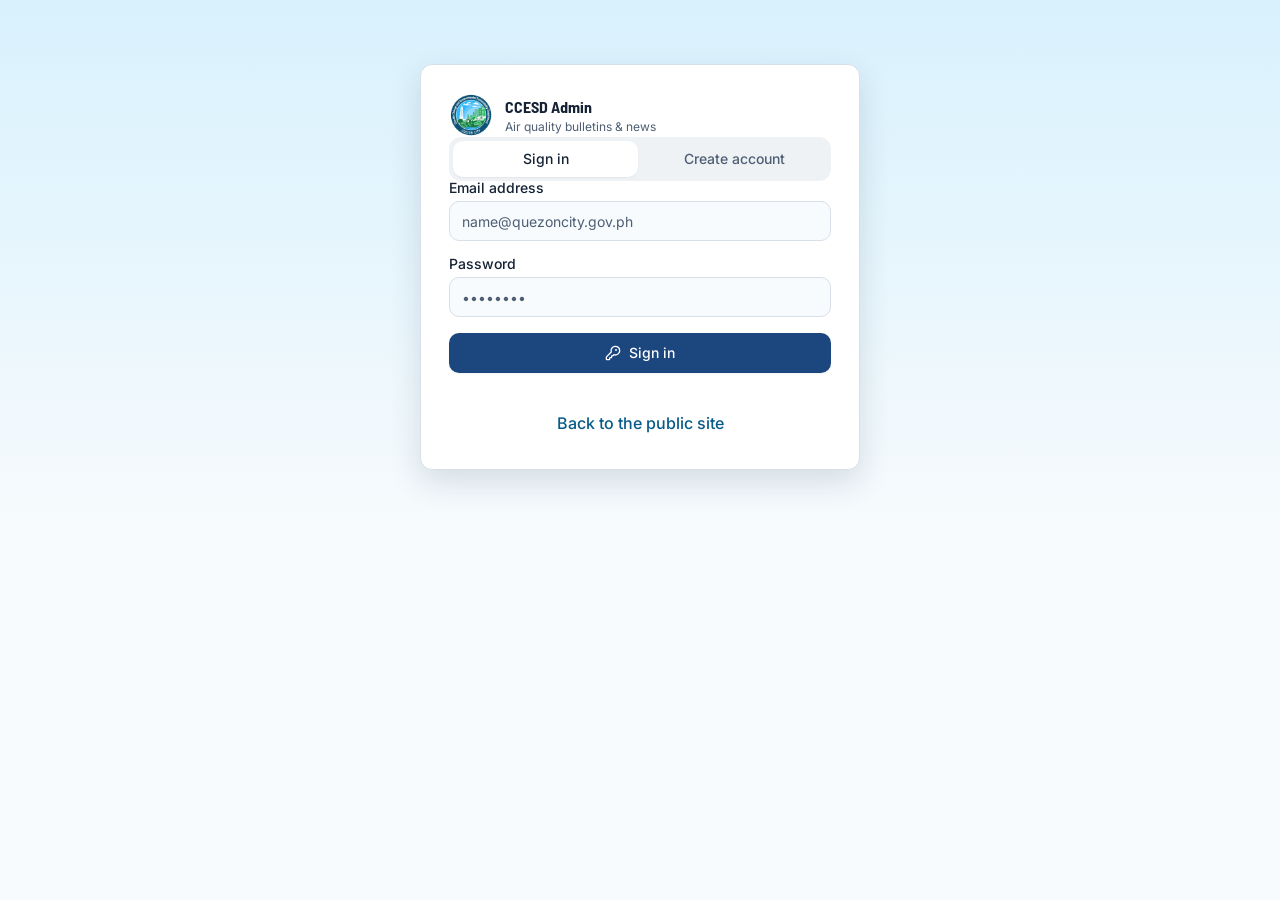
==== commit 96ab26eb: "Add files via upload" ====
--- a/index.html
+++ b/index.html
@@ -14,7 +14,7 @@
     <meta property="og:title" content="Air Quality in Quezon City | CCESD">
     <meta property="og:description" content="District air quality bulletins, station readings, and climate action updates from Quezon City.">
     <meta property="og:image" content="https://cdn.enter.pro/resources/uid_100596755/1e218608-f919-49.png">
-    <script type="module" crossorigin="" src="./scripts/index-QCCESD-UPLOAD-FIX-20261001.js"></script>
+    <script type="module" crossorigin="" src="./scripts/index-QCCESD-HOME-DESIGN-20261001.js"></script>
     <link rel="stylesheet" crossorigin="" href="./styles/index-1NU2JTHD.css?v=20261001">
     <link href="./styles/css2.bin" rel="stylesheet">
   <style type="text/css">[data-sonner-toaster][dir=ltr],html[dir=ltr]{--toast-icon-margin-start:-3px;--toast-icon-margin-end:4px;--toast-svg-margin-start:-1px;--toast-svg-margin-end:0px;--toast-button-margin-start:auto;--toast-button-margin-end:0;--toast-close-button-start:0;--toast-close-button-end:unset;--toast-close-button-transform:translate(-35%, -35%)}[data-sonner-toaster][dir=rtl],html[dir=rtl]{--toast-icon-margin-start:4px;--toast-icon-margin-end:-3px;--toast-svg-margin-start:0px;--toast-svg-margin-end:-1px;--toast-button-margin-start:0;--toast-button-margin-end:auto;--toast-close-button-start:unset;--toast-close-button-end:0;--toast-close-button-transform:translate(35%, -35%)}[data-sonner-toaster]{position:fixed;width:var(--width);font-family:ui-sans-serif,system-ui,-apple-system,BlinkMacSystemFont,Segoe UI,Roboto,Helvetica Neue,Arial,Noto Sans,sans-serif,Apple Color Emoji,Segoe UI Emoji,Segoe UI Symbol,Noto Color Emoji;--gray1:hsl(0, 0%, 99%);--gray2:hsl(0, 0%, 97.3%);--gray3:hsl(0, 0%, 95.1%);--gray4:hsl(0, 0%, 93%);--gray5:hsl(0, 0%, 90.9%);--gray6:hsl(0, 0%, 88.7%);--gray7:hsl(0, 0%, 85.8%);--gray8:hsl(0, 0%, 78%);--gray9:hsl(0, 0%, 56.1%);--gray10:hsl(0, 0%, 52.3%);--gray11:hsl(0, 0%, 43.5%);--gray12:hsl(0, 0%, 9%);--border-radius:8px;box-sizing:border-box;padding:0;margin:0;list-style:none;outline:0;z-index:999999999;transition:transform .4s ease}@media (hover:none) and (pointer:coarse){[data-sonner-toaster][data-lifted=true]{transform:none}}[data-sonner-toaster][data-x-position=right]{right:var(--offset-right)}[data-sonner-toaster][data-x-position=left]{left:var(--offset-left)}[data-sonner-toaster][data-x-position=center]{left:50%;transform:translateX(-50%)}[data-sonner-toaster][data-y-position=top]{top:var(--offset-top)}[data-sonner-toaster][data-y-position=bottom]{bottom:var(--offset-bottom)}[data-sonner-toast]{--y:translateY(100%);--lift-amount:calc(var(--lift) * var(--gap));z-index:var(--z-index);position:absolute;opacity:0;transform:var(--y);touch-action:none;transition:transform .4s,opacity .4s,height .4s,box-shadow .2s;box-sizing:border-box;outline:0;overflow-wrap:anywhere}[data-sonner-toast][data-styled=true]{padding:16px;background:var(--normal-bg);border:1px solid var(--normal-border);color:var(--normal-text);border-radius:var(--border-radius);box-shadow:0 4px 12px rgba(0,0,0,.1);width:var(--width);font-size:13px;display:flex;align-items:center;gap:6px}[data-sonner-toast]:focus-visible{box-shadow:0 4px 12px rgba(0,0,0,.1),0 0 0 2px rgba(0,0,0,.2)}[data-sonner-toast][data-y-position=top]{top:0;--y:translateY(-100%);--lift:1;--lift-amount:calc(1 * var(--gap))}[data-sonner-toast][data-y-position=bottom]{bottom:0;--y:translateY(100%);--lift:-1;--lift-amount:calc(var(--lift) * var(--gap))}[data-sonner-toast][data-styled=true] [data-description]{font-weight:400;line-height:1.4;color:#3f3f3f}[data-rich-colors=true][data-sonner-toast][data-styled=true] [data-description]{color:inherit}[data-sonner-toaster][data-sonner-theme=dark] [data-description]{color:#e8e8e8}[data-sonner-toast][data-styled=true] [data-title]{font-weight:500;line-height:1.5;color:inherit}[data-sonner-toast][data-styled=true] [data-icon]{display:flex;height:16px;width:16px;position:relative;justify-content:flex-start;align-items:center;flex-shrink:0;margin-left:var(--toast-icon-margin-start);margin-right:var(--toast-icon-margin-end)}[data-sonner-toast][data-promise=true] [data-icon]>svg{opacity:0;transform:scale(.8);transform-origin:center;animation:sonner-fade-in .3s ease forwards}[data-sonner-toast][data-styled=true] [data-icon]>*{flex-shrink:0}[data-sonner-toast][data-styled=true] [data-icon] svg{margin-left:var(--toast-svg-margin-start);margin-right:var(--toast-svg-margin-end)}[data-sonner-toast][data-styled=true] [data-content]{display:flex;flex-direction:column;gap:2px}[data-sonner-toast][data-styled=true] [data-button]{border-radius:4px;padding-left:8px;padding-right:8px;height:24px;font-size:12px;color:var(--normal-bg);background:var(--normal-text);margin-left:var(--toast-button-margin-start);margin-right:var(--toast-button-margin-end);border:none;font-weight:500;cursor:pointer;outline:0;display:flex;align-items:center;flex-shrink:0;transition:opacity .4s,box-shadow .2s}[data-sonner-toast][data-styled=true] [data-button]:focus-visible{box-shadow:0 0 0 2px rgba(0,0,0,.4)}[data-sonner-toast][data-styled=true] [data-button]:first-of-type{margin-left:var(--toast-button-margin-start);margin-right:var(--toast-button-margin-end)}[data-sonner-toast][data-styled=true] [data-cancel]{color:var(--normal-text);background:rgba(0,0,0,.08)}[data-sonner-toaster][data-sonner-theme=dark] [data-sonner-toast][data-styled=true] [data-cancel]{background:rgba(255,255,255,.3)}[data-sonner-toast][data-styled=true] [data-close-button]{position:absolute;left:var(--toast-close-button-start);right:var(--toast-close-button-end);top:0;height:20px;width:20px;display:flex;justify-content:center;align-items:center;padding:0;color:var(--gray12);background:var(--normal-bg);border:1px solid var(--gray4);transform:var(--toast-close-button-transform);border-radius:50%;cursor:pointer;z-index:1;transition:opacity .1s,background .2s,border-color .2s}[data-sonner-toast][data-styled=true] [data-close-button]:focus-visible{box-shadow:0 4px 12px rgba(0,0,0,.1),0 0 0 2px rgba(0,0,0,.2)}[data-sonner-toast][data-styled=true] [data-disabled=true]{cursor:not-allowed}[data-sonner-toast][data-styled=true]:hover [data-close-button]:hover{background:var(--gray2);border-color:var(--gray5)}[data-sonner-toast][data-swiping=true]::before{content:'';position:absolute;left:-100%;right:-100%;height:100%;z-index:-1}[data-sonner-toast][data-y-position=top][data-swiping=true]::before{bottom:50%;transform:scaleY(3) translateY(50%)}[data-sonner-toast][data-y-position=bottom][data-swiping=true]::before{top:50%;transform:scaleY(3) translateY(-50%)}[data-sonner-toast][data-swiping=false][data-removed=true]::before{content:'';position:absolute;inset:0;transform:scaleY(2)}[data-sonner-toast][data-expanded=true]::after{content:'';position:absolute;left:0;height:calc(var(--gap) + 1px);bottom:100%;width:100%}[data-sonner-toast][data-mounted=true]{--y:translateY(0);opacity:1}[data-sonner-toast][data-expanded=false][data-front=false]{--scale:var(--toasts-before) * 0.05 + 1;--y:translateY(calc(var(--lift-amount) * var(--toasts-before))) scale(calc(-1 * var(--scale)));height:var(--front-toast-height)}[data-sonner-toast]>*{transition:opacity .4s}[data-sonner-toast][data-x-position=right]{right:0}[data-sonner-toast][data-x-position=left]{left:0}[data-sonner-toast][data-expanded=false][data-front=false][data-styled=true]>*{opacity:0}[data-sonner-toast][data-visible=false]{opacity:0;pointer-events:none}[data-sonner-toast][data-mounted=true][data-expanded=true]{--y:translateY(calc(var(--lift) * var(--offset)));height:var(--initial-height)}[data-sonner-toast][data-removed=true][data-front=true][data-swipe-out=false]{--y:translateY(calc(var(--lift) * -100%));opacity:0}[data-sonner-toast][data-removed=true][data-front=false][data-swipe-out=false][data-expanded=true]{--y:translateY(calc(var(--lift) * var(--offset) + var(--lift) * -100%));opacity:0}[data-sonner-toast][data-removed=true][data-front=false][data-swipe-out=false][data-expanded=false]{--y:translateY(40%);opacity:0;transition:transform .5s,opacity .2s}[data-sonner-toast][data-removed=true][data-front=false]::before{height:calc(var(--initial-height) + 20%)}[data-sonner-toast][data-swiping=true]{transform:var(--y) translateY(var(--swipe-amount-y,0)) translateX(var(--swipe-amount-x,0));transition:none}[data-sonner-toast][data-swiped=true]{user-select:none}[data-sonner-toast][data-swipe-out=true][data-y-position=bottom],[data-sonner-toast][data-swipe-out=true][data-y-position=top]{animation-duration:.2s;animation-timing-function:ease-out;animation-fill-mode:forwards}[data-sonner-toast][data-swipe-out=true][data-swipe-direction=left]{animation-name:swipe-out-left}[data-sonner-toast][data-swipe-out=true][data-swipe-direction=right]{animation-name:swipe-out-right}[data-sonner-toast][data-swipe-out=true][data-swipe-direction=up]{animation-name:swipe-out-up}[data-sonner-toast][data-swipe-out=true][data-swipe-direction=down]{animation-name:swipe-out-down}@keyframes swipe-out-left{from{transform:var(--y) translateX(var(--swipe-amount-x));opacity:1}to{transform:var(--y) translateX(calc(var(--swipe-amount-x) - 100%));opacity:0}}@keyframes swipe-out-right{from{transform:var(--y) translateX(var(--swipe-amount-x));opacity:1}to{transform:var(--y) translateX(calc(var(--swipe-amount-x) + 100%));opacity:0}}@keyframes swipe-out-up{from{transform:var(--y) translateY(var(--swipe-amount-y));opacity:1}to{transform:var(--y) translateY(calc(var(--swipe-amount-y) - 100%));opacity:0}}@keyframes swipe-out-down{from{transform:var(--y) translateY(var(--swipe-amount-y));opacity:1}to{transform:var(--y) translateY(calc(var(--swipe-amount-y) + 100%));opacity:0}}@media (max-width:600px){[data-sonner-toaster]{position:fixed;right:var(--mobile-offset-right);left:var(--mobile-offset-left);width:100%}[data-sonner-toaster][dir=rtl]{left:calc(var(--mobile-offset-left) * -1)}[data-sonner-toaster] [data-sonner-toast]{left:0;right:0;width:calc(100% - var(--mobile-offset-left) * 2)}[data-sonner-toaster][data-x-position=left]{left:var(--mobile-offset-left)}[data-sonner-toaster][data-y-position=bottom]{bottom:var(--mobile-offset-bottom)}[data-sonner-toaster][data-y-position=top]{top:var(--mobile-offset-top)}[data-sonner-toaster][data-x-position=center]{left:var(--mobile-offset-left);right:var(--mobile-offset-right);transform:none}}[data-sonner-toaster][data-sonner-theme=light]{--normal-bg:#fff;--normal-border:var(--gray4);--normal-text:var(--gray12);--success-bg:hsl(143, 85%, 96%);--success-border:hsl(145, 92%, 87%);--success-text:hsl(140, 100%, 27%);--info-bg:hsl(208, 100%, 97%);--info-border:hsl(221, 91%, 93%);--info-text:hsl(210, 92%, 45%);--warning-bg:hsl(49, 100%, 97%);--warning-border:hsl(49, 91%, 84%);--warning-text:hsl(31, 92%, 45%);--error-bg:hsl(359, 100%, 97%);--error-border:hsl(359, 100%, 94%);--error-text:hsl(360, 100%, 45%)}[data-sonner-toaster][data-sonner-theme=light] [data-sonner-toast][data-invert=true]{--normal-bg:#000;--normal-border:hsl(0, 0%, 20%);--normal-text:var(--gray1)}[data-sonner-toaster][data-sonner-theme=dark] [data-sonner-toast][data-invert=true]{--normal-bg:#fff;--normal-border:var(--gray3);--normal-text:var(--gray12)}[data-sonner-toaster][data-sonner-theme=dark]{--normal-bg:#000;--normal-bg-hover:hsl(0, 0%, 12%);--normal-border:hsl(0, 0%, 20%);--normal-border-hover:hsl(0, 0%, 25%);--normal-text:var(--gray1);--success-bg:hsl(150, 100%, 6%);--success-border:hsl(147, 100%, 12%);--success-text:hsl(150, 86%, 65%);--info-bg:hsl(215, 100%, 6%);--info-border:hsl(223, 43%, 17%);--info-text:hsl(216, 87%, 65%);--warning-bg:hsl(64, 100%, 6%);--warning-border:hsl(60, 100%, 9%);--warning-text:hsl(46, 87%, 65%);--error-bg:hsl(358, 76%, 10%);--error-border:hsl(357, 89%, 16%);--error-text:hsl(358, 100%, 81%)}[data-sonner-toaster][data-sonner-theme=dark] [data-sonner-toast] [data-close-button]{background:var(--normal-bg);border-color:var(--normal-border);color:var(--normal-text)}[data-sonner-toaster][data-sonner-theme=dark] [data-sonner-toast] [data-close-button]:hover{background:var(--normal-bg-hover);border-color:var(--normal-border-hover)}[data-rich-colors=true][data-sonner-toast][data-type=success]{background:var(--success-bg);border-color:var(--success-border);color:var(--success-text)}[data-rich-colors=true][data-sonner-toast][data-type=success] [data-close-button]{background:var(--success-bg);border-color:var(--success-border);color:var(--success-text)}[data-rich-colors=true][data-sonner-toast][data-type=info]{background:var(--info-bg);border-color:var(--info-border);color:var(--info-text)}[data-rich-colors=true][data-sonner-toast][data-type=info] [data-close-button]{background:var(--info-bg);border-color:var(--info-border);color:var(--info-text)}[data-rich-colors=true][data-sonner-toast][data-type=warning]{background:var(--warning-bg);border-color:var(--warning-border);color:var(--warning-text)}[data-rich-colors=true][data-sonner-toast][data-type=warning] [data-close-button]{background:var(--warning-bg);border-color:var(--warning-border);color:var(--warning-text)}[data-rich-colors=true][data-sonner-toast][data-type=error]{background:var(--error-bg);border-color:var(--error-border);color:var(--error-text)}[data-rich-colors=true][data-sonner-toast][data-type=error] [data-close-button]{background:var(--error-bg);border-color:var(--error-border);color:var(--error-text)}.sonner-loading-wrapper{--size:16px;height:var(--size);width:var(--size);position:absolute;inset:0;z-index:10}.sonner-loading-wrapper[data-visible=false]{transform-origin:center;animation:sonner-fade-out .2s ease forwards}.sonner-spinner{position:relative;top:50%;left:50%;height:var(--size);width:var(--size)}.sonner-loading-bar{animation:sonner-spin 1.2s linear infinite;background:var(--gray11);border-radius:6px;height:8%;left:-10%;position:absolute;top:-3.9%;width:24%}.sonner-loading-bar:first-child{animation-delay:-1.2s;transform:rotate(.0001deg) translate(146%)}.sonner-loading-bar:nth-child(2){animation-delay:-1.1s;transform:rotate(30deg) translate(146%)}.sonner-loading-bar:nth-child(3){animation-delay:-1s;transform:rotate(60deg) translate(146%)}.sonner-loading-bar:nth-child(4){animation-delay:-.9s;transform:rotate(90deg) translate(146%)}.sonner-loading-bar:nth-child(5){animation-delay:-.8s;transform:rotate(120deg) translate(146%)}.sonner-loading-bar:nth-child(6){animation-delay:-.7s;transform:rotate(150deg) translate(146%)}.sonner-loading-bar:nth-child(7){animation-delay:-.6s;transform:rotate(180deg) translate(146%)}.sonner-loading-bar:nth-child(8){animation-delay:-.5s;transform:rotate(210deg) translate(146%)}.sonner-loading-bar:nth-child(9){animation-delay:-.4s;transform:rotate(240deg) translate(146%)}.sonner-loading-bar:nth-child(10){animation-delay:-.3s;transform:rotate(270deg) translate(146%)}.sonner-loading-bar:nth-child(11){animation-delay:-.2s;transform:rotate(300deg) translate(146%)}.sonner-loading-bar:nth-child(12){animation-delay:-.1s;transform:rotate(330deg) translate(146%)}@keyframes sonner-fade-in{0%{opacity:0;transform:scale(.8)}100%{opacity:1;transform:scale(1)}}@keyframes sonner-fade-out{0%{opacity:1;transform:scale(1)}100%{opacity:0;transform:scale(.8)}}@keyframes sonner-spin{0%{opacity:1}100%{opacity:.15}}@media (prefers-reduced-motion){.sonner-loading-bar,[data-sonner-toast],[data-sonner-toast]>*{transition:none!important;animation:none!important}}.sonner-loader{position:absolute;top:50%;left:50%;transform:translate(-50%,-50%);transform-origin:center;transition:opacity .2s,transform .2s}.sonner-loader[data-visible=false]{opacity:0;transform:scale(.8) translate(-50%,-50%)}</style></head>
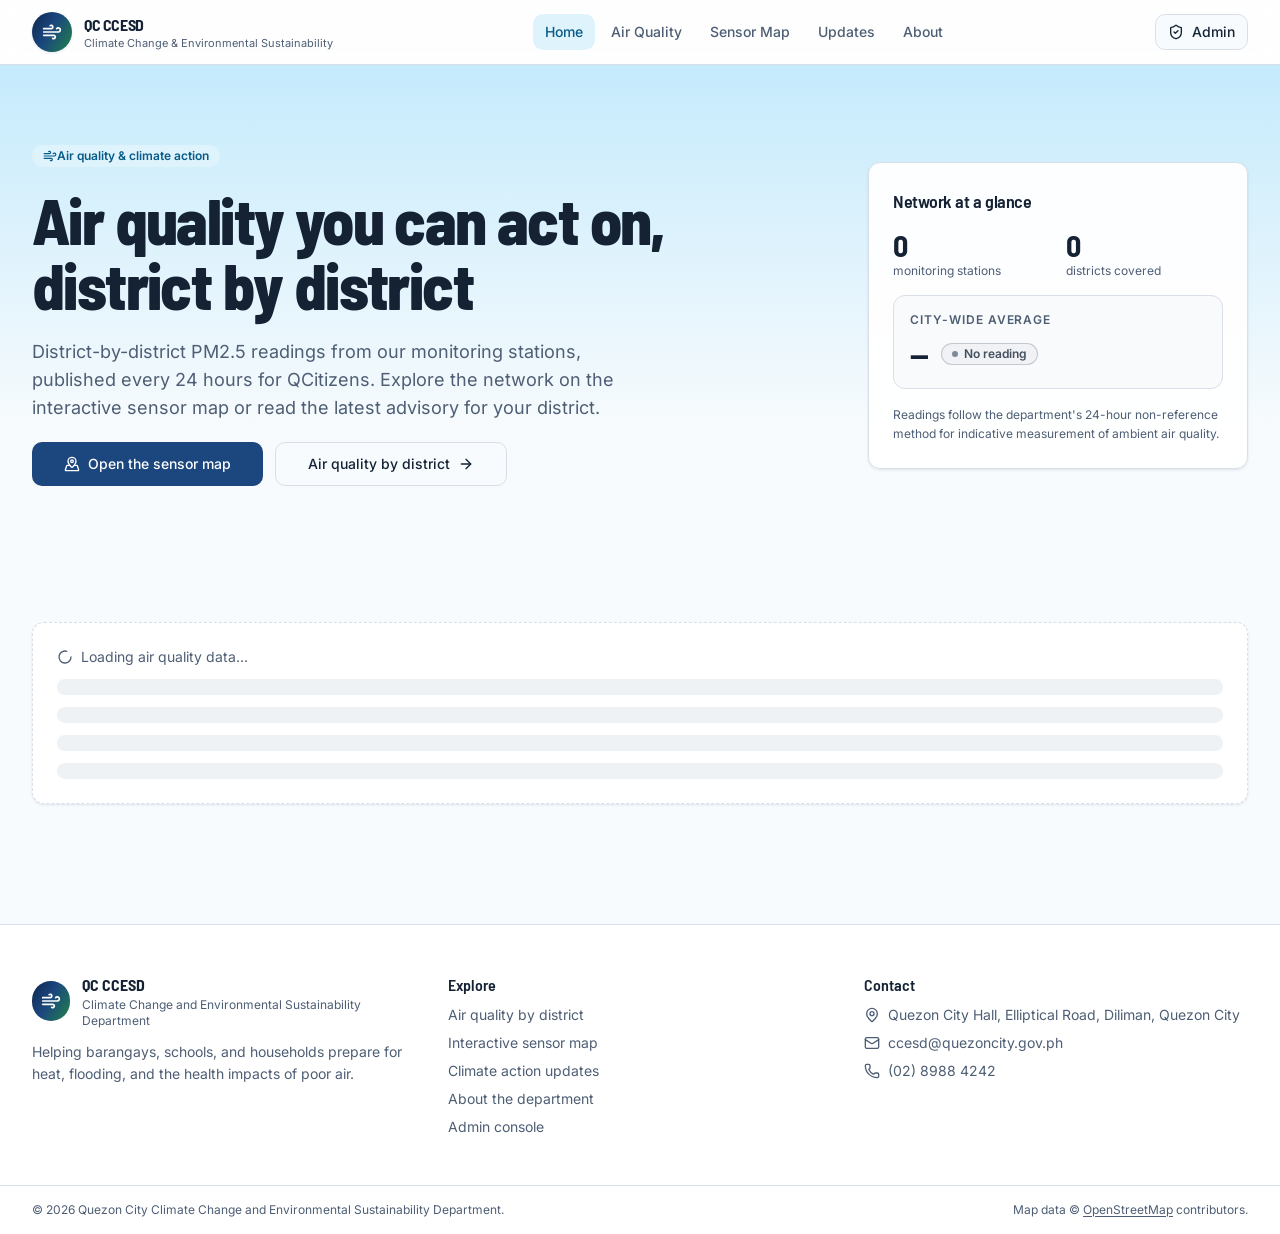
==== commit a91535a2: "Add files via upload" ====
--- a/index.html
+++ b/index.html
@@ -14,10 +14,11 @@
     <meta property="og:title" content="Air Quality in Quezon City | CCESD">
     <meta property="og:description" content="District air quality bulletins, station readings, and climate action updates from Quezon City.">
     <meta property="og:image" content="https://cdn.enter.pro/resources/uid_100596755/1e218608-f919-49.png">
-    <script type="module" crossorigin="" src="./scripts/index-QCCESD-HOME-DESIGN-20261001.js"></script>
+    <script type="module" crossorigin="" src="./scripts/index-QCCESD-CONTACT-SAFE-20261001.js"></script>
     <link rel="stylesheet" crossorigin="" href="./styles/index-1NU2JTHD.css?v=20261001">
     <link href="./styles/css2.bin" rel="stylesheet">
-  <style type="text/css">[data-sonner-toaster][dir=ltr],html[dir=ltr]{--toast-icon-margin-start:-3px;--toast-icon-margin-end:4px;--toast-svg-margin-start:-1px;--toast-svg-margin-end:0px;--toast-button-margin-start:auto;--toast-button-margin-end:0;--toast-close-button-start:0;--toast-close-button-end:unset;--toast-close-button-transform:translate(-35%, -35%)}[data-sonner-toaster][dir=rtl],html[dir=rtl]{--toast-icon-margin-start:4px;--toast-icon-margin-end:-3px;--toast-svg-margin-start:0px;--toast-svg-margin-end:-1px;--toast-button-margin-start:0;--toast-button-margin-end:auto;--toast-close-button-start:unset;--toast-close-button-end:0;--toast-close-button-transform:translate(35%, -35%)}[data-sonner-toaster]{position:fixed;width:var(--width);font-family:ui-sans-serif,system-ui,-apple-system,BlinkMacSystemFont,Segoe UI,Roboto,Helvetica Neue,Arial,Noto Sans,sans-serif,Apple Color Emoji,Segoe UI Emoji,Segoe UI Symbol,Noto Color Emoji;--gray1:hsl(0, 0%, 99%);--gray2:hsl(0, 0%, 97.3%);--gray3:hsl(0, 0%, 95.1%);--gray4:hsl(0, 0%, 93%);--gray5:hsl(0, 0%, 90.9%);--gray6:hsl(0, 0%, 88.7%);--gray7:hsl(0, 0%, 85.8%);--gray8:hsl(0, 0%, 78%);--gray9:hsl(0, 0%, 56.1%);--gray10:hsl(0, 0%, 52.3%);--gray11:hsl(0, 0%, 43.5%);--gray12:hsl(0, 0%, 9%);--border-radius:8px;box-sizing:border-box;padding:0;margin:0;list-style:none;outline:0;z-index:999999999;transition:transform .4s ease}@media (hover:none) and (pointer:coarse){[data-sonner-toaster][data-lifted=true]{transform:none}}[data-sonner-toaster][data-x-position=right]{right:var(--offset-right)}[data-sonner-toaster][data-x-position=left]{left:var(--offset-left)}[data-sonner-toaster][data-x-position=center]{left:50%;transform:translateX(-50%)}[data-sonner-toaster][data-y-position=top]{top:var(--offset-top)}[data-sonner-toaster][data-y-position=bottom]{bottom:var(--offset-bottom)}[data-sonner-toast]{--y:translateY(100%);--lift-amount:calc(var(--lift) * var(--gap));z-index:var(--z-index);position:absolute;opacity:0;transform:var(--y);touch-action:none;transition:transform .4s,opacity .4s,height .4s,box-shadow .2s;box-sizing:border-box;outline:0;overflow-wrap:anywhere}[data-sonner-toast][data-styled=true]{padding:16px;background:var(--normal-bg);border:1px solid var(--normal-border);color:var(--normal-text);border-radius:var(--border-radius);box-shadow:0 4px 12px rgba(0,0,0,.1);width:var(--width);font-size:13px;display:flex;align-items:center;gap:6px}[data-sonner-toast]:focus-visible{box-shadow:0 4px 12px rgba(0,0,0,.1),0 0 0 2px rgba(0,0,0,.2)}[data-sonner-toast][data-y-position=top]{top:0;--y:translateY(-100%);--lift:1;--lift-amount:calc(1 * var(--gap))}[data-sonner-toast][data-y-position=bottom]{bottom:0;--y:translateY(100%);--lift:-1;--lift-amount:calc(var(--lift) * var(--gap))}[data-sonner-toast][data-styled=true] [data-description]{font-weight:400;line-height:1.4;color:#3f3f3f}[data-rich-colors=true][data-sonner-toast][data-styled=true] [data-description]{color:inherit}[data-sonner-toaster][data-sonner-theme=dark] [data-description]{color:#e8e8e8}[data-sonner-toast][data-styled=true] [data-title]{font-weight:500;line-height:1.5;color:inherit}[data-sonner-toast][data-styled=true] [data-icon]{display:flex;height:16px;width:16px;position:relative;justify-content:flex-start;align-items:center;flex-shrink:0;margin-left:var(--toast-icon-margin-start);margin-right:var(--toast-icon-margin-end)}[data-sonner-toast][data-promise=true] [data-icon]>svg{opacity:0;transform:scale(.8);transform-origin:center;animation:sonner-fade-in .3s ease forwards}[data-sonner-toast][data-styled=true] [data-icon]>*{flex-shrink:0}[data-sonner-toast][data-styled=true] [data-icon] svg{margin-left:var(--toast-svg-margin-start);margin-right:var(--toast-svg-margin-end)}[data-sonner-toast][data-styled=true] [data-content]{display:flex;flex-direction:column;gap:2px}[data-sonner-toast][data-styled=true] [data-button]{border-radius:4px;padding-left:8px;padding-right:8px;height:24px;font-size:12px;color:var(--normal-bg);background:var(--normal-text);margin-left:var(--toast-button-margin-start);margin-right:var(--toast-button-margin-end);border:none;font-weight:500;cursor:pointer;outline:0;display:flex;align-items:center;flex-shrink:0;transition:opacity .4s,box-shadow .2s}[data-sonner-toast][data-styled=true] [data-button]:focus-visible{box-shadow:0 0 0 2px rgba(0,0,0,.4)}[data-sonner-toast][data-styled=true] [data-button]:first-of-type{margin-left:var(--toast-button-margin-start);margin-right:var(--toast-button-margin-end)}[data-sonner-toast][data-styled=true] [data-cancel]{color:var(--normal-text);background:rgba(0,0,0,.08)}[data-sonner-toaster][data-sonner-theme=dark] [data-sonner-toast][data-styled=true] [data-cancel]{background:rgba(255,255,255,.3)}[data-sonner-toast][data-styled=true] [data-close-button]{position:absolute;left:var(--toast-close-button-start);right:var(--toast-close-button-end);top:0;height:20px;width:20px;display:flex;justify-content:center;align-items:center;padding:0;color:var(--gray12);background:var(--normal-bg);border:1px solid var(--gray4);transform:var(--toast-close-button-transform);border-radius:50%;cursor:pointer;z-index:1;transition:opacity .1s,background .2s,border-color .2s}[data-sonner-toast][data-styled=true] [data-close-button]:focus-visible{box-shadow:0 4px 12px rgba(0,0,0,.1),0 0 0 2px rgba(0,0,0,.2)}[data-sonner-toast][data-styled=true] [data-disabled=true]{cursor:not-allowed}[data-sonner-toast][data-styled=true]:hover [data-close-button]:hover{background:var(--gray2);border-color:var(--gray5)}[data-sonner-toast][data-swiping=true]::before{content:'';position:absolute;left:-100%;right:-100%;height:100%;z-index:-1}[data-sonner-toast][data-y-position=top][data-swiping=true]::before{bottom:50%;transform:scaleY(3) translateY(50%)}[data-sonner-toast][data-y-position=bottom][data-swiping=true]::before{top:50%;transform:scaleY(3) translateY(-50%)}[data-sonner-toast][data-swiping=false][data-removed=true]::before{content:'';position:absolute;inset:0;transform:scaleY(2)}[data-sonner-toast][data-expanded=true]::after{content:'';position:absolute;left:0;height:calc(var(--gap) + 1px);bottom:100%;width:100%}[data-sonner-toast][data-mounted=true]{--y:translateY(0);opacity:1}[data-sonner-toast][data-expanded=false][data-front=false]{--scale:var(--toasts-before) * 0.05 + 1;--y:translateY(calc(var(--lift-amount) * var(--toasts-before))) scale(calc(-1 * var(--scale)));height:var(--front-toast-height)}[data-sonner-toast]>*{transition:opacity .4s}[data-sonner-toast][data-x-position=right]{right:0}[data-sonner-toast][data-x-position=left]{left:0}[data-sonner-toast][data-expanded=false][data-front=false][data-styled=true]>*{opacity:0}[data-sonner-toast][data-visible=false]{opacity:0;pointer-events:none}[data-sonner-toast][data-mounted=true][data-expanded=true]{--y:translateY(calc(var(--lift) * var(--offset)));height:var(--initial-height)}[data-sonner-toast][data-removed=true][data-front=true][data-swipe-out=false]{--y:translateY(calc(var(--lift) * -100%));opacity:0}[data-sonner-toast][data-removed=true][data-front=false][data-swipe-out=false][data-expanded=true]{--y:translateY(calc(var(--lift) * var(--offset) + var(--lift) * -100%));opacity:0}[data-sonner-toast][data-removed=true][data-front=false][data-swipe-out=false][data-expanded=false]{--y:translateY(40%);opacity:0;transition:transform .5s,opacity .2s}[data-sonner-toast][data-removed=true][data-front=false]::before{height:calc(var(--initial-height) + 20%)}[data-sonner-toast][data-swiping=true]{transform:var(--y) translateY(var(--swipe-amount-y,0)) translateX(var(--swipe-amount-x,0));transition:none}[data-sonner-toast][data-swiped=true]{user-select:none}[data-sonner-toast][data-swipe-out=true][data-y-position=bottom],[data-sonner-toast][data-swipe-out=true][data-y-position=top]{animation-duration:.2s;animation-timing-function:ease-out;animation-fill-mode:forwards}[data-sonner-toast][data-swipe-out=true][data-swipe-direction=left]{animation-name:swipe-out-left}[data-sonner-toast][data-swipe-out=true][data-swipe-direction=right]{animation-name:swipe-out-right}[data-sonner-toast][data-swipe-out=true][data-swipe-direction=up]{animation-name:swipe-out-up}[data-sonner-toast][data-swipe-out=true][data-swipe-direction=down]{animation-name:swipe-out-down}@keyframes swipe-out-left{from{transform:var(--y) translateX(var(--swipe-amount-x));opacity:1}to{transform:var(--y) translateX(calc(var(--swipe-amount-x) - 100%));opacity:0}}@keyframes swipe-out-right{from{transform:var(--y) translateX(var(--swipe-amount-x));opacity:1}to{transform:var(--y) translateX(calc(var(--swipe-amount-x) + 100%));opacity:0}}@keyframes swipe-out-up{from{transform:var(--y) translateY(var(--swipe-amount-y));opacity:1}to{transform:var(--y) translateY(calc(var(--swipe-amount-y) - 100%));opacity:0}}@keyframes swipe-out-down{from{transform:var(--y) translateY(var(--swipe-amount-y));opacity:1}to{transform:var(--y) translateY(calc(var(--swipe-amount-y) + 100%));opacity:0}}@media (max-width:600px){[data-sonner-toaster]{position:fixed;right:var(--mobile-offset-right);left:var(--mobile-offset-left);width:100%}[data-sonner-toaster][dir=rtl]{left:calc(var(--mobile-offset-left) * -1)}[data-sonner-toaster] [data-sonner-toast]{left:0;right:0;width:calc(100% - var(--mobile-offset-left) * 2)}[data-sonner-toaster][data-x-position=left]{left:var(--mobile-offset-left)}[data-sonner-toaster][data-y-position=bottom]{bottom:var(--mobile-offset-bottom)}[data-sonner-toaster][data-y-position=top]{top:var(--mobile-offset-top)}[data-sonner-toaster][data-x-position=center]{left:var(--mobile-offset-left);right:var(--mobile-offset-right);transform:none}}[data-sonner-toaster][data-sonner-theme=light]{--normal-bg:#fff;--normal-border:var(--gray4);--normal-text:var(--gray12);--success-bg:hsl(143, 85%, 96%);--success-border:hsl(145, 92%, 87%);--success-text:hsl(140, 100%, 27%);--info-bg:hsl(208, 100%, 97%);--info-border:hsl(221, 91%, 93%);--info-text:hsl(210, 92%, 45%);--warning-bg:hsl(49, 100%, 97%);--warning-border:hsl(49, 91%, 84%);--warning-text:hsl(31, 92%, 45%);--error-bg:hsl(359, 100%, 97%);--error-border:hsl(359, 100%, 94%);--error-text:hsl(360, 100%, 45%)}[data-sonner-toaster][data-sonner-theme=light] [data-sonner-toast][data-invert=true]{--normal-bg:#000;--normal-border:hsl(0, 0%, 20%);--normal-text:var(--gray1)}[data-sonner-toaster][data-sonner-theme=dark] [data-sonner-toast][data-invert=true]{--normal-bg:#fff;--normal-border:var(--gray3);--normal-text:var(--gray12)}[data-sonner-toaster][data-sonner-theme=dark]{--normal-bg:#000;--normal-bg-hover:hsl(0, 0%, 12%);--normal-border:hsl(0, 0%, 20%);--normal-border-hover:hsl(0, 0%, 25%);--normal-text:var(--gray1);--success-bg:hsl(150, 100%, 6%);--success-border:hsl(147, 100%, 12%);--success-text:hsl(150, 86%, 65%);--info-bg:hsl(215, 100%, 6%);--info-border:hsl(223, 43%, 17%);--info-text:hsl(216, 87%, 65%);--warning-bg:hsl(64, 100%, 6%);--warning-border:hsl(60, 100%, 9%);--warning-text:hsl(46, 87%, 65%);--error-bg:hsl(358, 76%, 10%);--error-border:hsl(357, 89%, 16%);--error-text:hsl(358, 100%, 81%)}[data-sonner-toaster][data-sonner-theme=dark] [data-sonner-toast] [data-close-button]{background:var(--normal-bg);border-color:var(--normal-border);color:var(--normal-text)}[data-sonner-toaster][data-sonner-theme=dark] [data-sonner-toast] [data-close-button]:hover{background:var(--normal-bg-hover);border-color:var(--normal-border-hover)}[data-rich-colors=true][data-sonner-toast][data-type=success]{background:var(--success-bg);border-color:var(--success-border);color:var(--success-text)}[data-rich-colors=true][data-sonner-toast][data-type=success] [data-close-button]{background:var(--success-bg);border-color:var(--success-border);color:var(--success-text)}[data-rich-colors=true][data-sonner-toast][data-type=info]{background:var(--info-bg);border-color:var(--info-border);color:var(--info-text)}[data-rich-colors=true][data-sonner-toast][data-type=info] [data-close-button]{background:var(--info-bg);border-color:var(--info-border);color:var(--info-text)}[data-rich-colors=true][data-sonner-toast][data-type=warning]{background:var(--warning-bg);border-color:var(--warning-border);color:var(--warning-text)}[data-rich-colors=true][data-sonner-toast][data-type=warning] [data-close-button]{background:var(--warning-bg);border-color:var(--warning-border);color:var(--warning-text)}[data-rich-colors=true][data-sonner-toast][data-type=error]{background:var(--error-bg);border-color:var(--error-border);color:var(--error-text)}[data-rich-colors=true][data-sonner-toast][data-type=error] [data-close-button]{background:var(--error-bg);border-color:var(--error-border);color:var(--error-text)}.sonner-loading-wrapper{--size:16px;height:var(--size);width:var(--size);position:absolute;inset:0;z-index:10}.sonner-loading-wrapper[data-visible=false]{transform-origin:center;animation:sonner-fade-out .2s ease forwards}.sonner-spinner{position:relative;top:50%;left:50%;height:var(--size);width:var(--size)}.sonner-loading-bar{animation:sonner-spin 1.2s linear infinite;background:var(--gray11);border-radius:6px;height:8%;left:-10%;position:absolute;top:-3.9%;width:24%}.sonner-loading-bar:first-child{animation-delay:-1.2s;transform:rotate(.0001deg) translate(146%)}.sonner-loading-bar:nth-child(2){animation-delay:-1.1s;transform:rotate(30deg) translate(146%)}.sonner-loading-bar:nth-child(3){animation-delay:-1s;transform:rotate(60deg) translate(146%)}.sonner-loading-bar:nth-child(4){animation-delay:-.9s;transform:rotate(90deg) translate(146%)}.sonner-loading-bar:nth-child(5){animation-delay:-.8s;transform:rotate(120deg) translate(146%)}.sonner-loading-bar:nth-child(6){animation-delay:-.7s;transform:rotate(150deg) translate(146%)}.sonner-loading-bar:nth-child(7){animation-delay:-.6s;transform:rotate(180deg) translate(146%)}.sonner-loading-bar:nth-child(8){animation-delay:-.5s;transform:rotate(210deg) translate(146%)}.sonner-loading-bar:nth-child(9){animation-delay:-.4s;transform:rotate(240deg) translate(146%)}.sonner-loading-bar:nth-child(10){animation-delay:-.3s;transform:rotate(270deg) translate(146%)}.sonner-loading-bar:nth-child(11){animation-delay:-.2s;transform:rotate(300deg) translate(146%)}.sonner-loading-bar:nth-child(12){animation-delay:-.1s;transform:rotate(330deg) translate(146%)}@keyframes sonner-fade-in{0%{opacity:0;transform:scale(.8)}100%{opacity:1;transform:scale(1)}}@keyframes sonner-fade-out{0%{opacity:1;transform:scale(1)}100%{opacity:0;transform:scale(.8)}}@keyframes sonner-spin{0%{opacity:1}100%{opacity:.15}}@media (prefers-reduced-motion){.sonner-loading-bar,[data-sonner-toast],[data-sonner-toast]>*{transition:none!important;animation:none!important}}.sonner-loader{position:absolute;top:50%;left:50%;transform:translate(-50%,-50%);transform-origin:center;transition:opacity .2s,transform .2s}.sonner-loader[data-visible=false]{opacity:0;transform:scale(.8) translate(-50%,-50%)}</style></head>
+  <style type="text/css">[data-sonner-toaster][dir=ltr],html[dir=ltr]{--toast-icon-margin-start:-3px;--toast-icon-margin-end:4px;--toast-svg-margin-start:-1px;--toast-svg-margin-end:0px;--toast-button-margin-start:auto;--toast-button-margin-end:0;--toast-close-button-start:0;--toast-close-button-end:unset;--toast-close-button-transform:translate(-35%, -35%)}[data-sonner-toaster][dir=rtl],html[dir=rtl]{--toast-icon-margin-start:4px;--toast-icon-margin-end:-3px;--toast-svg-margin-start:0px;--toast-svg-margin-end:-1px;--toast-button-margin-start:0;--toast-button-margin-end:auto;--toast-close-button-start:unset;--toast-close-button-end:0;--toast-close-button-transform:translate(35%, -35%)}[data-sonner-toaster]{position:fixed;width:var(--width);font-family:ui-sans-serif,system-ui,-apple-system,BlinkMacSystemFont,Segoe UI,Roboto,Helvetica Neue,Arial,Noto Sans,sans-serif,Apple Color Emoji,Segoe UI Emoji,Segoe UI Symbol,Noto Color Emoji;--gray1:hsl(0, 0%, 99%);--gray2:hsl(0, 0%, 97.3%);--gray3:hsl(0, 0%, 95.1%);--gray4:hsl(0, 0%, 93%);--gray5:hsl(0, 0%, 90.9%);--gray6:hsl(0, 0%, 88.7%);--gray7:hsl(0, 0%, 85.8%);--gray8:hsl(0, 0%, 78%);--gray9:hsl(0, 0%, 56.1%);--gray10:hsl(0, 0%, 52.3%);--gray11:hsl(0, 0%, 43.5%);--gray12:hsl(0, 0%, 9%);--border-radius:8px;box-sizing:border-box;padding:0;margin:0;list-style:none;outline:0;z-index:999999999;transition:transform .4s ease}@media (hover:none) and (pointer:coarse){[data-sonner-toaster][data-lifted=true]{transform:none}}[data-sonner-toaster][data-x-position=right]{right:var(--offset-right)}[data-sonner-toaster][data-x-position=left]{left:var(--offset-left)}[data-sonner-toaster][data-x-position=center]{left:50%;transform:translateX(-50%)}[data-sonner-toaster][data-y-position=top]{top:var(--offset-top)}[data-sonner-toaster][data-y-position=bottom]{bottom:var(--offset-bottom)}[data-sonner-toast]{--y:translateY(100%);--lift-amount:calc(var(--lift) * var(--gap));z-index:var(--z-index);position:absolute;opacity:0;transform:var(--y);touch-action:none;transition:transform .4s,opacity .4s,height .4s,box-shadow .2s;box-sizing:border-box;outline:0;overflow-wrap:anywhere}[data-sonner-toast][data-styled=true]{padding:16px;background:var(--normal-bg);border:1px solid var(--normal-border);color:var(--normal-text);border-radius:var(--border-radius);box-shadow:0 4px 12px rgba(0,0,0,.1);width:var(--width);font-size:13px;display:flex;align-items:center;gap:6px}[data-sonner-toast]:focus-visible{box-shadow:0 4px 12px rgba(0,0,0,.1),0 0 0 2px rgba(0,0,0,.2)}[data-sonner-toast][data-y-position=top]{top:0;--y:translateY(-100%);--lift:1;--lift-amount:calc(1 * var(--gap))}[data-sonner-toast][data-y-position=bottom]{bottom:0;--y:translateY(100%);--lift:-1;--lift-amount:calc(var(--lift) * var(--gap))}[data-sonner-toast][data-styled=true] [data-description]{font-weight:400;line-height:1.4;color:#3f3f3f}[data-rich-colors=true][data-sonner-toast][data-styled=true] [data-description]{color:inherit}[data-sonner-toaster][data-sonner-theme=dark] [data-description]{color:#e8e8e8}[data-sonner-toast][data-styled=true] [data-title]{font-weight:500;line-height:1.5;color:inherit}[data-sonner-toast][data-styled=true] [data-icon]{display:flex;height:16px;width:16px;position:relative;justify-content:flex-start;align-items:center;flex-shrink:0;margin-left:var(--toast-icon-margin-start);margin-right:var(--toast-icon-margin-end)}[data-sonner-toast][data-promise=true] [data-icon]>svg{opacity:0;transform:scale(.8);transform-origin:center;animation:sonner-fade-in .3s ease forwards}[data-sonner-toast][data-styled=true] [data-icon]>*{flex-shrink:0}[data-sonner-toast][data-styled=true] [data-icon] svg{margin-left:var(--toast-svg-margin-start);margin-right:var(--toast-svg-margin-end)}[data-sonner-toast][data-styled=true] [data-content]{display:flex;flex-direction:column;gap:2px}[data-sonner-toast][data-styled=true] [data-button]{border-radius:4px;padding-left:8px;padding-right:8px;height:24px;font-size:12px;color:var(--normal-bg);background:var(--normal-text);margin-left:var(--toast-button-margin-start);margin-right:var(--toast-button-margin-end);border:none;font-weight:500;cursor:pointer;outline:0;display:flex;align-items:center;flex-shrink:0;transition:opacity .4s,box-shadow .2s}[data-sonner-toast][data-styled=true] [data-button]:focus-visible{box-shadow:0 0 0 2px rgba(0,0,0,.4)}[data-sonner-toast][data-styled=true] [data-button]:first-of-type{margin-left:var(--toast-button-margin-start);margin-right:var(--toast-button-margin-end)}[data-sonner-toast][data-styled=true] [data-cancel]{color:var(--normal-text);background:rgba(0,0,0,.08)}[data-sonner-toaster][data-sonner-theme=dark] [data-sonner-toast][data-styled=true] [data-cancel]{background:rgba(255,255,255,.3)}[data-sonner-toast][data-styled=true] [data-close-button]{position:absolute;left:var(--toast-close-button-start);right:var(--toast-close-button-end);top:0;height:20px;width:20px;display:flex;justify-content:center;align-items:center;padding:0;color:var(--gray12);background:var(--normal-bg);border:1px solid var(--gray4);transform:var(--toast-close-button-transform);border-radius:50%;cursor:pointer;z-index:1;transition:opacity .1s,background .2s,border-color .2s}[data-sonner-toast][data-styled=true] [data-close-button]:focus-visible{box-shadow:0 4px 12px rgba(0,0,0,.1),0 0 0 2px rgba(0,0,0,.2)}[data-sonner-toast][data-styled=true] [data-disabled=true]{cursor:not-allowed}[data-sonner-toast][data-styled=true]:hover [data-close-button]:hover{background:var(--gray2);border-color:var(--gray5)}[data-sonner-toast][data-swiping=true]::before{content:'';position:absolute;left:-100%;right:-100%;height:100%;z-index:-1}[data-sonner-toast][data-y-position=top][data-swiping=true]::before{bottom:50%;transform:scaleY(3) translateY(50%)}[data-sonner-toast][data-y-position=bottom][data-swiping=true]::before{top:50%;transform:scaleY(3) translateY(-50%)}[data-sonner-toast][data-swiping=false][data-removed=true]::before{content:'';position:absolute;inset:0;transform:scaleY(2)}[data-sonner-toast][data-expanded=true]::after{content:'';position:absolute;left:0;height:calc(var(--gap) + 1px);bottom:100%;width:100%}[data-sonner-toast][data-mounted=true]{--y:translateY(0);opacity:1}[data-sonner-toast][data-expanded=false][data-front=false]{--scale:var(--toasts-before) * 0.05 + 1;--y:translateY(calc(var(--lift-amount) * var(--toasts-before))) scale(calc(-1 * var(--scale)));height:var(--front-toast-height)}[data-sonner-toast]>*{transition:opacity .4s}[data-sonner-toast][data-x-position=right]{right:0}[data-sonner-toast][data-x-position=left]{left:0}[data-sonner-toast][data-expanded=false][data-front=false][data-styled=true]>*{opacity:0}[data-sonner-toast][data-visible=false]{opacity:0;pointer-events:none}[data-sonner-toast][data-mounted=true][data-expanded=true]{--y:translateY(calc(var(--lift) * var(--offset)));height:var(--initial-height)}[data-sonner-toast][data-removed=true][data-front=true][data-swipe-out=false]{--y:translateY(calc(var(--lift) * -100%));opacity:0}[data-sonner-toast][data-removed=true][data-front=false][data-swipe-out=false][data-expanded=true]{--y:translateY(calc(var(--lift) * var(--offset) + var(--lift) * -100%));opacity:0}[data-sonner-toast][data-removed=true][data-front=false][data-swipe-out=false][data-expanded=false]{--y:translateY(40%);opacity:0;transition:transform .5s,opacity .2s}[data-sonner-toast][data-removed=true][data-front=false]::before{height:calc(var(--initial-height) + 20%)}[data-sonner-toast][data-swiping=true]{transform:var(--y) translateY(var(--swipe-amount-y,0)) translateX(var(--swipe-amount-x,0));transition:none}[data-sonner-toast][data-swiped=true]{user-select:none}[data-sonner-toast][data-swipe-out=true][data-y-position=bottom],[data-sonner-toast][data-swipe-out=true][data-y-position=top]{animation-duration:.2s;animation-timing-function:ease-out;animation-fill-mode:forwards}[data-sonner-toast][data-swipe-out=true][data-swipe-direction=left]{animation-name:swipe-out-left}[data-sonner-toast][data-swipe-out=true][data-swipe-direction=right]{animation-name:swipe-out-right}[data-sonner-toast][data-swipe-out=true][data-swipe-direction=up]{animation-name:swipe-out-up}[data-sonner-toast][data-swipe-out=true][data-swipe-direction=down]{animation-name:swipe-out-down}@keyframes swipe-out-left{from{transform:var(--y) translateX(var(--swipe-amount-x));opacity:1}to{transform:var(--y) translateX(calc(var(--swipe-amount-x) - 100%));opacity:0}}@keyframes swipe-out-right{from{transform:var(--y) translateX(var(--swipe-amount-x));opacity:1}to{transform:var(--y) translateX(calc(var(--swipe-amount-x) + 100%));opacity:0}}@keyframes swipe-out-up{from{transform:var(--y) translateY(var(--swipe-amount-y));opacity:1}to{transform:var(--y) translateY(calc(var(--swipe-amount-y) - 100%));opacity:0}}@keyframes swipe-out-down{from{transform:var(--y) translateY(var(--swipe-amount-y));opacity:1}to{transform:var(--y) translateY(calc(var(--swipe-amount-y) + 100%));opacity:0}}@media (max-width:600px){[data-sonner-toaster]{position:fixed;right:var(--mobile-offset-right);left:var(--mobile-offset-left);width:100%}[data-sonner-toaster][dir=rtl]{left:calc(var(--mobile-offset-left) * -1)}[data-sonner-toaster] [data-sonner-toast]{left:0;right:0;width:calc(100% - var(--mobile-offset-left) * 2)}[data-sonner-toaster][data-x-position=left]{left:var(--mobile-offset-left)}[data-sonner-toaster][data-y-position=bottom]{bottom:var(--mobile-offset-bottom)}[data-sonner-toaster][data-y-position=top]{top:var(--mobile-offset-top)}[data-sonner-toaster][data-x-position=center]{left:var(--mobile-offset-left);right:var(--mobile-offset-right);transform:none}}[data-sonner-toaster][data-sonner-theme=light]{--normal-bg:#fff;--normal-border:var(--gray4);--normal-text:var(--gray12);--success-bg:hsl(143, 85%, 96%);--success-border:hsl(145, 92%, 87%);--success-text:hsl(140, 100%, 27%);--info-bg:hsl(208, 100%, 97%);--info-border:hsl(221, 91%, 93%);--info-text:hsl(210, 92%, 45%);--warning-bg:hsl(49, 100%, 97%);--warning-border:hsl(49, 91%, 84%);--warning-text:hsl(31, 92%, 45%);--error-bg:hsl(359, 100%, 97%);--error-border:hsl(359, 100%, 94%);--error-text:hsl(360, 100%, 45%)}[data-sonner-toaster][data-sonner-theme=light] [data-sonner-toast][data-invert=true]{--normal-bg:#000;--normal-border:hsl(0, 0%, 20%);--normal-text:var(--gray1)}[data-sonner-toaster][data-sonner-theme=dark] [data-sonner-toast][data-invert=true]{--normal-bg:#fff;--normal-border:var(--gray3);--normal-text:var(--gray12)}[data-sonner-toaster][data-sonner-theme=dark]{--normal-bg:#000;--normal-bg-hover:hsl(0, 0%, 12%);--normal-border:hsl(0, 0%, 20%);--normal-border-hover:hsl(0, 0%, 25%);--normal-text:var(--gray1);--success-bg:hsl(150, 100%, 6%);--success-border:hsl(147, 100%, 12%);--success-text:hsl(150, 86%, 65%);--info-bg:hsl(215, 100%, 6%);--info-border:hsl(223, 43%, 17%);--info-text:hsl(216, 87%, 65%);--warning-bg:hsl(64, 100%, 6%);--warning-border:hsl(60, 100%, 9%);--warning-text:hsl(46, 87%, 65%);--error-bg:hsl(358, 76%, 10%);--error-border:hsl(357, 89%, 16%);--error-text:hsl(358, 100%, 81%)}[data-sonner-toaster][data-sonner-theme=dark] [data-sonner-toast] [data-close-button]{background:var(--normal-bg);border-color:var(--normal-border);color:var(--normal-text)}[data-sonner-toaster][data-sonner-theme=dark] [data-sonner-toast] [data-close-button]:hover{background:var(--normal-bg-hover);border-color:var(--normal-border-hover)}[data-rich-colors=true][data-sonner-toast][data-type=success]{background:var(--success-bg);border-color:var(--success-border);color:var(--success-text)}[data-rich-colors=true][data-sonner-toast][data-type=success] [data-close-button]{background:var(--success-bg);border-color:var(--success-border);color:var(--success-text)}[data-rich-colors=true][data-sonner-toast][data-type=info]{background:var(--info-bg);border-color:var(--info-border);color:var(--info-text)}[data-rich-colors=true][data-sonner-toast][data-type=info] [data-close-button]{background:var(--info-bg);border-color:var(--info-border);color:var(--info-text)}[data-rich-colors=true][data-sonner-toast][data-type=warning]{background:var(--warning-bg);border-color:var(--warning-border);color:var(--warning-text)}[data-rich-colors=true][data-sonner-toast][data-type=warning] [data-close-button]{background:var(--warning-bg);border-color:var(--warning-border);color:var(--warning-text)}[data-rich-colors=true][data-sonner-toast][data-type=error]{background:var(--error-bg);border-color:var(--error-border);color:var(--error-text)}[data-rich-colors=true][data-sonner-toast][data-type=error] [data-close-button]{background:var(--error-bg);border-color:var(--error-border);color:var(--error-text)}.sonner-loading-wrapper{--size:16px;height:var(--size);width:var(--size);position:absolute;inset:0;z-index:10}.sonner-loading-wrapper[data-visible=false]{transform-origin:center;animation:sonner-fade-out .2s ease forwards}.sonner-spinner{position:relative;top:50%;left:50%;height:var(--size);width:var(--size)}.sonner-loading-bar{animation:sonner-spin 1.2s linear infinite;background:var(--gray11);border-radius:6px;height:8%;left:-10%;position:absolute;top:-3.9%;width:24%}.sonner-loading-bar:first-child{animation-delay:-1.2s;transform:rotate(.0001deg) translate(146%)}.sonner-loading-bar:nth-child(2){animation-delay:-1.1s;transform:rotate(30deg) translate(146%)}.sonner-loading-bar:nth-child(3){animation-delay:-1s;transform:rotate(60deg) translate(146%)}.sonner-loading-bar:nth-child(4){animation-delay:-.9s;transform:rotate(90deg) translate(146%)}.sonner-loading-bar:nth-child(5){animation-delay:-.8s;transform:rotate(120deg) translate(146%)}.sonner-loading-bar:nth-child(6){animation-delay:-.7s;transform:rotate(150deg) translate(146%)}.sonner-loading-bar:nth-child(7){animation-delay:-.6s;transform:rotate(180deg) translate(146%)}.sonner-loading-bar:nth-child(8){animation-delay:-.5s;transform:rotate(210deg) translate(146%)}.sonner-loading-bar:nth-child(9){animation-delay:-.4s;transform:rotate(240deg) translate(146%)}.sonner-loading-bar:nth-child(10){animation-delay:-.3s;transform:rotate(270deg) translate(146%)}.sonner-loading-bar:nth-child(11){animation-delay:-.2s;transform:rotate(300deg) translate(146%)}.sonner-loading-bar:nth-child(12){animation-delay:-.1s;transform:rotate(330deg) translate(146%)}@keyframes sonner-fade-in{0%{opacity:0;transform:scale(.8)}100%{opacity:1;transform:scale(1)}}@keyframes sonner-fade-out{0%{opacity:1;transform:scale(1)}100%{opacity:0;transform:scale(.8)}}@keyframes sonner-spin{0%{opacity:1}100%{opacity:.15}}@media (prefers-reduced-motion){.sonner-loading-bar,[data-sonner-toast],[data-sonner-toast]>*{transition:none!important;animation:none!important}}.sonner-loader{position:absolute;top:50%;left:50%;transform:translate(-50%,-50%);transform-origin:center;transition:opacity .2s,transform .2s}.sonner-loader[data-visible=false]{opacity:0;transform:scale(.8) translate(-50%,-50%)}</style><!-- QC-CCESD contact safe fix 2026-10-01 -->
+</head>
 
   <body>
     <div id="root"><div role="region" aria-label="Notifications (F8)" tabindex="-1" style="pointer-events: none;"><ol tabindex="-1" class="fixed top-0 z-[100] flex max-h-screen w-full flex-col-reverse p-4 sm:bottom-0 sm:right-0 sm:top-auto sm:flex-col md:max-w-[420px]"></ol></div><section aria-label="Notifications alt+T" tabindex="-1" aria-live="polite" aria-relevant="additions text" aria-atomic="false"></section><div class="flex min-h-full items-center justify-center bg-gradient-sky px-4 py-16"><div class="w-full max-w-[440px] rounded-xl border border-border bg-card p-7 shadow-lg"><div class="flex items-center gap-3"><img alt="" class="size-11 rounded-full" src="./images/132f460a-2ae4-46.jpg"><div><p class="font-display text-base font-bold text-foreground">CCESD Admin</p><p class="text-xs text-muted-foreground">Air quality bulletins &amp; news</p></div></div><div class="mt-6 grid grid-cols-2 gap-1 rounded-lg bg-muted p-1"><button type="button" class="rounded-md px-3 py-2 text-sm font-medium transition-colors bg-card text-foreground shadow-xs">Sign in</button><button type="button" class="rounded-md px-3 py-2 text-sm font-medium transition-colors text-muted-foreground hover:text-foreground">Create account</button></div><form class="mt-5 grid gap-4"><div class="grid gap-1.5"><label class="text-sm font-medium leading-none peer-disabled:cursor-not-allowed peer-disabled:opacity-70" for="email">Email address</label><input class="flex h-10 w-full rounded-md border border-input bg-background px-3 py-2 text-base ring-offset-background file:border-0 file:bg-transparent file:text-sm file:font-medium file:text-foreground placeholder:text-muted-foreground focus-visible:outline-none focus-visible:ring-2 focus-visible:ring-ring focus-visible:ring-offset-2 disabled:cursor-not-allowed disabled:opacity-50 md:text-sm" id="email" autocomplete="email" placeholder="name@quezoncity.gov.ph" type="email" value=""></div><div class="grid gap-1.5"><label class="text-sm font-medium leading-none peer-disabled:cursor-not-allowed peer-disabled:opacity-70" for="password">Password</label><input class="flex h-10 w-full rounded-md border border-input bg-background px-3 py-2 text-base ring-offset-background file:border-0 file:bg-transparent file:text-sm file:font-medium file:text-foreground placeholder:text-muted-foreground focus-visible:outline-none focus-visible:ring-2 focus-visible:ring-ring focus-visible:ring-offset-2 disabled:cursor-not-allowed disabled:opacity-50 md:text-sm" id="password" autocomplete="current-password" placeholder="••••••••" aria-invalid="false" type="password" value=""></div><button class="inline-flex items-center justify-center gap-2 whitespace-nowrap rounded-md text-sm font-medium ring-offset-background transition-[background-color,border-color,box-shadow,transform] duration-150 focus-visible:outline-none focus-visible:ring-[3px] focus-visible:ring-ring/35 focus-visible:ring-offset-2 active:scale-[0.98] disabled:pointer-events-none disabled:opacity-55 [&_svg]:pointer-events-none [&_svg]:size-4 [&_svg]:shrink-0 bg-primary text-primary-foreground shadow-xs hover:bg-primary-deep h-10 px-4 py-2" type="submit"><svg xmlns="http://www.w3.org/2000/svg" width="24" height="24" viewBox="0 0 24 24" fill="none" stroke="currentColor" stroke-width="2" stroke-linecap="round" stroke-linejoin="round" class="lucide lucide-key-round size-4" aria-hidden="true"><path d="M2.586 17.414A2 2 0 0 0 2 18.828V21a1 1 0 0 0 1 1h3a1 1 0 0 0 1-1v-1a1 1 0 0 1 1-1h1a1 1 0 0 0 1-1v-1a1 1 0 0 1 1-1h.172a2 2 0 0 0 1.414-.586l.814-.814a6.5 6.5 0 1 0-4-4z" /><circle cx="16.5" cy="7.5" r=".5" fill="currentColor" /></svg>Sign in</button></form><a class="inline-flex items-center justify-center gap-2 whitespace-nowrap font-medium ring-offset-background transition-[background-color,border-color,box-shadow,transform] duration-150 focus-visible:outline-none focus-visible:ring-[3px] focus-visible:ring-ring/35 focus-visible:ring-offset-2 active:scale-[0.98] disabled:pointer-events-none disabled:opacity-55 [&_svg]:pointer-events-none [&_svg]:size-4 [&_svg]:shrink-0 text-accent-foreground hover:bg-accent h-9 rounded-md px-3 text-[0.8125rem] mt-4 w-full" href="/" data-discover="true">Back to the public site</a></div></div></div>
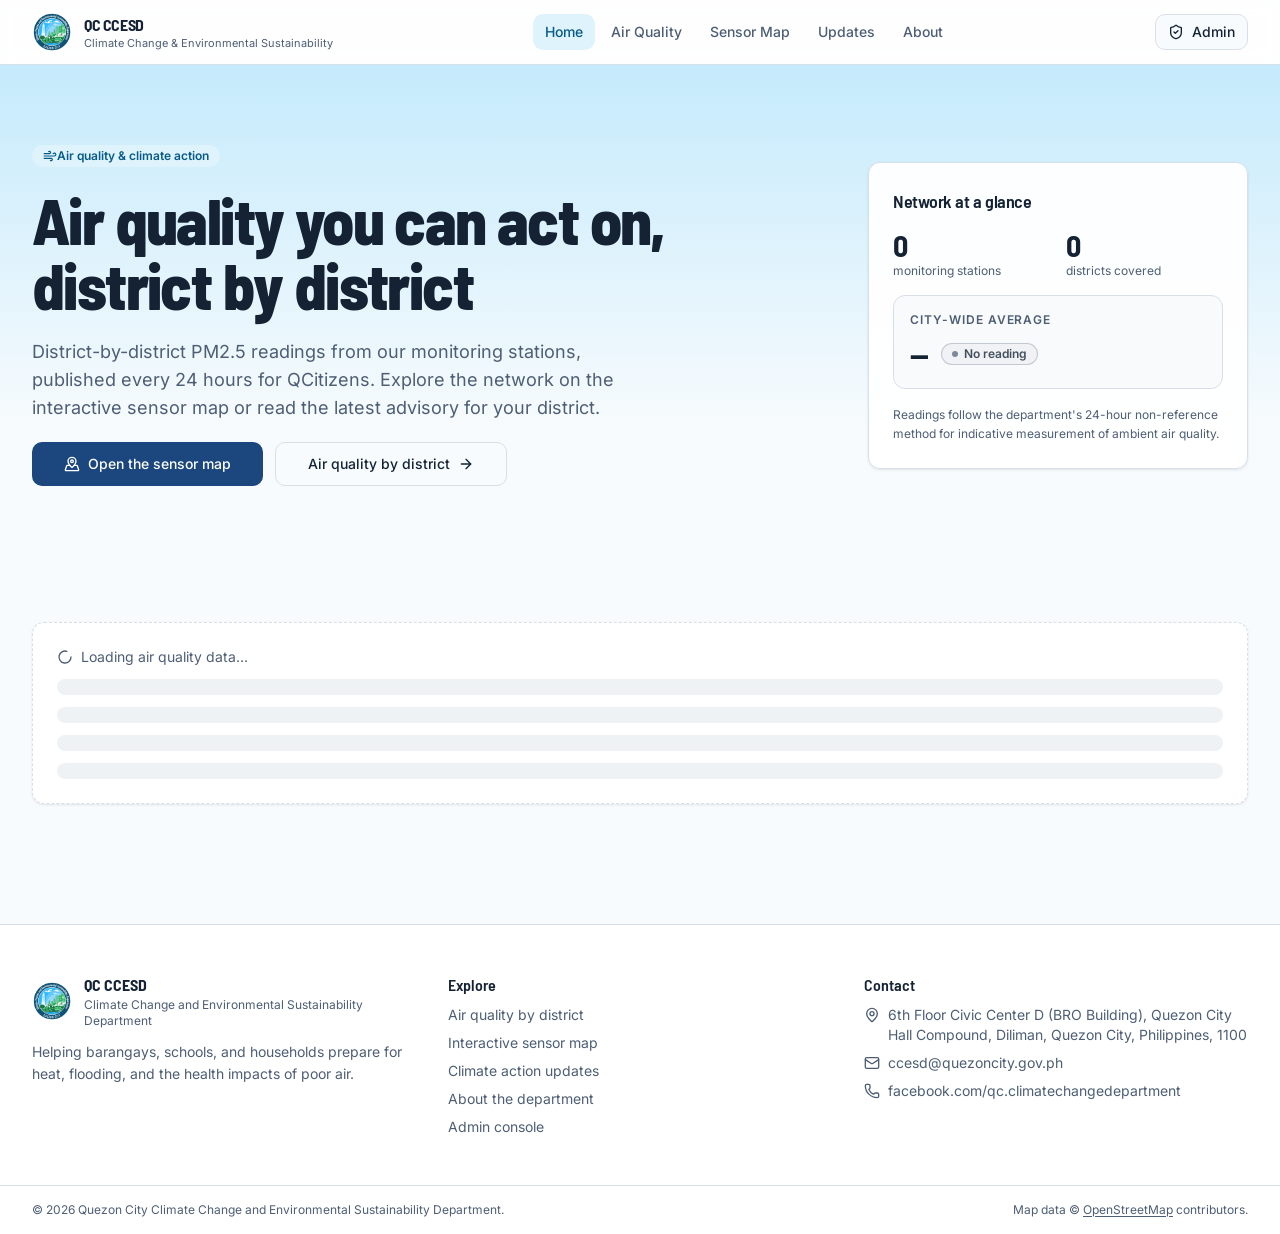
==== commit 79300452: "Add files via upload" ====
--- a/index.html
+++ b/index.html
@@ -14,11 +14,10 @@
     <meta property="og:title" content="Air Quality in Quezon City | CCESD">
     <meta property="og:description" content="District air quality bulletins, station readings, and climate action updates from Quezon City.">
     <meta property="og:image" content="https://cdn.enter.pro/resources/uid_100596755/1e218608-f919-49.png">
-    <script type="module" crossorigin="" src="./scripts/index-QCCESD-CONTACT-SAFE-20261001.js"></script>
+    <script type="module" crossorigin="" src="./scripts/index-QCCESD-CONTACT-ICONS-SAFE-20261001.js"></script>
     <link rel="stylesheet" crossorigin="" href="./styles/index-1NU2JTHD.css?v=20261001">
     <link href="./styles/css2.bin" rel="stylesheet">
-  <style type="text/css">[data-sonner-toaster][dir=ltr],html[dir=ltr]{--toast-icon-margin-start:-3px;--toast-icon-margin-end:4px;--toast-svg-margin-start:-1px;--toast-svg-margin-end:0px;--toast-button-margin-start:auto;--toast-button-margin-end:0;--toast-close-button-start:0;--toast-close-button-end:unset;--toast-close-button-transform:translate(-35%, -35%)}[data-sonner-toaster][dir=rtl],html[dir=rtl]{--toast-icon-margin-start:4px;--toast-icon-margin-end:-3px;--toast-svg-margin-start:0px;--toast-svg-margin-end:-1px;--toast-button-margin-start:0;--toast-button-margin-end:auto;--toast-close-button-start:unset;--toast-close-button-end:0;--toast-close-button-transform:translate(35%, -35%)}[data-sonner-toaster]{position:fixed;width:var(--width);font-family:ui-sans-serif,system-ui,-apple-system,BlinkMacSystemFont,Segoe UI,Roboto,Helvetica Neue,Arial,Noto Sans,sans-serif,Apple Color Emoji,Segoe UI Emoji,Segoe UI Symbol,Noto Color Emoji;--gray1:hsl(0, 0%, 99%);--gray2:hsl(0, 0%, 97.3%);--gray3:hsl(0, 0%, 95.1%);--gray4:hsl(0, 0%, 93%);--gray5:hsl(0, 0%, 90.9%);--gray6:hsl(0, 0%, 88.7%);--gray7:hsl(0, 0%, 85.8%);--gray8:hsl(0, 0%, 78%);--gray9:hsl(0, 0%, 56.1%);--gray10:hsl(0, 0%, 52.3%);--gray11:hsl(0, 0%, 43.5%);--gray12:hsl(0, 0%, 9%);--border-radius:8px;box-sizing:border-box;padding:0;margin:0;list-style:none;outline:0;z-index:999999999;transition:transform .4s ease}@media (hover:none) and (pointer:coarse){[data-sonner-toaster][data-lifted=true]{transform:none}}[data-sonner-toaster][data-x-position=right]{right:var(--offset-right)}[data-sonner-toaster][data-x-position=left]{left:var(--offset-left)}[data-sonner-toaster][data-x-position=center]{left:50%;transform:translateX(-50%)}[data-sonner-toaster][data-y-position=top]{top:var(--offset-top)}[data-sonner-toaster][data-y-position=bottom]{bottom:var(--offset-bottom)}[data-sonner-toast]{--y:translateY(100%);--lift-amount:calc(var(--lift) * var(--gap));z-index:var(--z-index);position:absolute;opacity:0;transform:var(--y);touch-action:none;transition:transform .4s,opacity .4s,height .4s,box-shadow .2s;box-sizing:border-box;outline:0;overflow-wrap:anywhere}[data-sonner-toast][data-styled=true]{padding:16px;background:var(--normal-bg);border:1px solid var(--normal-border);color:var(--normal-text);border-radius:var(--border-radius);box-shadow:0 4px 12px rgba(0,0,0,.1);width:var(--width);font-size:13px;display:flex;align-items:center;gap:6px}[data-sonner-toast]:focus-visible{box-shadow:0 4px 12px rgba(0,0,0,.1),0 0 0 2px rgba(0,0,0,.2)}[data-sonner-toast][data-y-position=top]{top:0;--y:translateY(-100%);--lift:1;--lift-amount:calc(1 * var(--gap))}[data-sonner-toast][data-y-position=bottom]{bottom:0;--y:translateY(100%);--lift:-1;--lift-amount:calc(var(--lift) * var(--gap))}[data-sonner-toast][data-styled=true] [data-description]{font-weight:400;line-height:1.4;color:#3f3f3f}[data-rich-colors=true][data-sonner-toast][data-styled=true] [data-description]{color:inherit}[data-sonner-toaster][data-sonner-theme=dark] [data-description]{color:#e8e8e8}[data-sonner-toast][data-styled=true] [data-title]{font-weight:500;line-height:1.5;color:inherit}[data-sonner-toast][data-styled=true] [data-icon]{display:flex;height:16px;width:16px;position:relative;justify-content:flex-start;align-items:center;flex-shrink:0;margin-left:var(--toast-icon-margin-start);margin-right:var(--toast-icon-margin-end)}[data-sonner-toast][data-promise=true] [data-icon]>svg{opacity:0;transform:scale(.8);transform-origin:center;animation:sonner-fade-in .3s ease forwards}[data-sonner-toast][data-styled=true] [data-icon]>*{flex-shrink:0}[data-sonner-toast][data-styled=true] [data-icon] svg{margin-left:var(--toast-svg-margin-start);margin-right:var(--toast-svg-margin-end)}[data-sonner-toast][data-styled=true] [data-content]{display:flex;flex-direction:column;gap:2px}[data-sonner-toast][data-styled=true] [data-button]{border-radius:4px;padding-left:8px;padding-right:8px;height:24px;font-size:12px;color:var(--normal-bg);background:var(--normal-text);margin-left:var(--toast-button-margin-start);margin-right:var(--toast-button-margin-end);border:none;font-weight:500;cursor:pointer;outline:0;display:flex;align-items:center;flex-shrink:0;transition:opacity .4s,box-shadow .2s}[data-sonner-toast][data-styled=true] [data-button]:focus-visible{box-shadow:0 0 0 2px rgba(0,0,0,.4)}[data-sonner-toast][data-styled=true] [data-button]:first-of-type{margin-left:var(--toast-button-margin-start);margin-right:var(--toast-button-margin-end)}[data-sonner-toast][data-styled=true] [data-cancel]{color:var(--normal-text);background:rgba(0,0,0,.08)}[data-sonner-toaster][data-sonner-theme=dark] [data-sonner-toast][data-styled=true] [data-cancel]{background:rgba(255,255,255,.3)}[data-sonner-toast][data-styled=true] [data-close-button]{position:absolute;left:var(--toast-close-button-start);right:var(--toast-close-button-end);top:0;height:20px;width:20px;display:flex;justify-content:center;align-items:center;padding:0;color:var(--gray12);background:var(--normal-bg);border:1px solid var(--gray4);transform:var(--toast-close-button-transform);border-radius:50%;cursor:pointer;z-index:1;transition:opacity .1s,background .2s,border-color .2s}[data-sonner-toast][data-styled=true] [data-close-button]:focus-visible{box-shadow:0 4px 12px rgba(0,0,0,.1),0 0 0 2px rgba(0,0,0,.2)}[data-sonner-toast][data-styled=true] [data-disabled=true]{cursor:not-allowed}[data-sonner-toast][data-styled=true]:hover [data-close-button]:hover{background:var(--gray2);border-color:var(--gray5)}[data-sonner-toast][data-swiping=true]::before{content:'';position:absolute;left:-100%;right:-100%;height:100%;z-index:-1}[data-sonner-toast][data-y-position=top][data-swiping=true]::before{bottom:50%;transform:scaleY(3) translateY(50%)}[data-sonner-toast][data-y-position=bottom][data-swiping=true]::before{top:50%;transform:scaleY(3) translateY(-50%)}[data-sonner-toast][data-swiping=false][data-removed=true]::before{content:'';position:absolute;inset:0;transform:scaleY(2)}[data-sonner-toast][data-expanded=true]::after{content:'';position:absolute;left:0;height:calc(var(--gap) + 1px);bottom:100%;width:100%}[data-sonner-toast][data-mounted=true]{--y:translateY(0);opacity:1}[data-sonner-toast][data-expanded=false][data-front=false]{--scale:var(--toasts-before) * 0.05 + 1;--y:translateY(calc(var(--lift-amount) * var(--toasts-before))) scale(calc(-1 * var(--scale)));height:var(--front-toast-height)}[data-sonner-toast]>*{transition:opacity .4s}[data-sonner-toast][data-x-position=right]{right:0}[data-sonner-toast][data-x-position=left]{left:0}[data-sonner-toast][data-expanded=false][data-front=false][data-styled=true]>*{opacity:0}[data-sonner-toast][data-visible=false]{opacity:0;pointer-events:none}[data-sonner-toast][data-mounted=true][data-expanded=true]{--y:translateY(calc(var(--lift) * var(--offset)));height:var(--initial-height)}[data-sonner-toast][data-removed=true][data-front=true][data-swipe-out=false]{--y:translateY(calc(var(--lift) * -100%));opacity:0}[data-sonner-toast][data-removed=true][data-front=false][data-swipe-out=false][data-expanded=true]{--y:translateY(calc(var(--lift) * var(--offset) + var(--lift) * -100%));opacity:0}[data-sonner-toast][data-removed=true][data-front=false][data-swipe-out=false][data-expanded=false]{--y:translateY(40%);opacity:0;transition:transform .5s,opacity .2s}[data-sonner-toast][data-removed=true][data-front=false]::before{height:calc(var(--initial-height) + 20%)}[data-sonner-toast][data-swiping=true]{transform:var(--y) translateY(var(--swipe-amount-y,0)) translateX(var(--swipe-amount-x,0));transition:none}[data-sonner-toast][data-swiped=true]{user-select:none}[data-sonner-toast][data-swipe-out=true][data-y-position=bottom],[data-sonner-toast][data-swipe-out=true][data-y-position=top]{animation-duration:.2s;animation-timing-function:ease-out;animation-fill-mode:forwards}[data-sonner-toast][data-swipe-out=true][data-swipe-direction=left]{animation-name:swipe-out-left}[data-sonner-toast][data-swipe-out=true][data-swipe-direction=right]{animation-name:swipe-out-right}[data-sonner-toast][data-swipe-out=true][data-swipe-direction=up]{animation-name:swipe-out-up}[data-sonner-toast][data-swipe-out=true][data-swipe-direction=down]{animation-name:swipe-out-down}@keyframes swipe-out-left{from{transform:var(--y) translateX(var(--swipe-amount-x));opacity:1}to{transform:var(--y) translateX(calc(var(--swipe-amount-x) - 100%));opacity:0}}@keyframes swipe-out-right{from{transform:var(--y) translateX(var(--swipe-amount-x));opacity:1}to{transform:var(--y) translateX(calc(var(--swipe-amount-x) + 100%));opacity:0}}@keyframes swipe-out-up{from{transform:var(--y) translateY(var(--swipe-amount-y));opacity:1}to{transform:var(--y) translateY(calc(var(--swipe-amount-y) - 100%));opacity:0}}@keyframes swipe-out-down{from{transform:var(--y) translateY(var(--swipe-amount-y));opacity:1}to{transform:var(--y) translateY(calc(var(--swipe-amount-y) + 100%));opacity:0}}@media (max-width:600px){[data-sonner-toaster]{position:fixed;right:var(--mobile-offset-right);left:var(--mobile-offset-left);width:100%}[data-sonner-toaster][dir=rtl]{left:calc(var(--mobile-offset-left) * -1)}[data-sonner-toaster] [data-sonner-toast]{left:0;right:0;width:calc(100% - var(--mobile-offset-left) * 2)}[data-sonner-toaster][data-x-position=left]{left:var(--mobile-offset-left)}[data-sonner-toaster][data-y-position=bottom]{bottom:var(--mobile-offset-bottom)}[data-sonner-toaster][data-y-position=top]{top:var(--mobile-offset-top)}[data-sonner-toaster][data-x-position=center]{left:var(--mobile-offset-left);right:var(--mobile-offset-right);transform:none}}[data-sonner-toaster][data-sonner-theme=light]{--normal-bg:#fff;--normal-border:var(--gray4);--normal-text:var(--gray12);--success-bg:hsl(143, 85%, 96%);--success-border:hsl(145, 92%, 87%);--success-text:hsl(140, 100%, 27%);--info-bg:hsl(208, 100%, 97%);--info-border:hsl(221, 91%, 93%);--info-text:hsl(210, 92%, 45%);--warning-bg:hsl(49, 100%, 97%);--warning-border:hsl(49, 91%, 84%);--warning-text:hsl(31, 92%, 45%);--error-bg:hsl(359, 100%, 97%);--error-border:hsl(359, 100%, 94%);--error-text:hsl(360, 100%, 45%)}[data-sonner-toaster][data-sonner-theme=light] [data-sonner-toast][data-invert=true]{--normal-bg:#000;--normal-border:hsl(0, 0%, 20%);--normal-text:var(--gray1)}[data-sonner-toaster][data-sonner-theme=dark] [data-sonner-toast][data-invert=true]{--normal-bg:#fff;--normal-border:var(--gray3);--normal-text:var(--gray12)}[data-sonner-toaster][data-sonner-theme=dark]{--normal-bg:#000;--normal-bg-hover:hsl(0, 0%, 12%);--normal-border:hsl(0, 0%, 20%);--normal-border-hover:hsl(0, 0%, 25%);--normal-text:var(--gray1);--success-bg:hsl(150, 100%, 6%);--success-border:hsl(147, 100%, 12%);--success-text:hsl(150, 86%, 65%);--info-bg:hsl(215, 100%, 6%);--info-border:hsl(223, 43%, 17%);--info-text:hsl(216, 87%, 65%);--warning-bg:hsl(64, 100%, 6%);--warning-border:hsl(60, 100%, 9%);--warning-text:hsl(46, 87%, 65%);--error-bg:hsl(358, 76%, 10%);--error-border:hsl(357, 89%, 16%);--error-text:hsl(358, 100%, 81%)}[data-sonner-toaster][data-sonner-theme=dark] [data-sonner-toast] [data-close-button]{background:var(--normal-bg);border-color:var(--normal-border);color:var(--normal-text)}[data-sonner-toaster][data-sonner-theme=dark] [data-sonner-toast] [data-close-button]:hover{background:var(--normal-bg-hover);border-color:var(--normal-border-hover)}[data-rich-colors=true][data-sonner-toast][data-type=success]{background:var(--success-bg);border-color:var(--success-border);color:var(--success-text)}[data-rich-colors=true][data-sonner-toast][data-type=success] [data-close-button]{background:var(--success-bg);border-color:var(--success-border);color:var(--success-text)}[data-rich-colors=true][data-sonner-toast][data-type=info]{background:var(--info-bg);border-color:var(--info-border);color:var(--info-text)}[data-rich-colors=true][data-sonner-toast][data-type=info] [data-close-button]{background:var(--info-bg);border-color:var(--info-border);color:var(--info-text)}[data-rich-colors=true][data-sonner-toast][data-type=warning]{background:var(--warning-bg);border-color:var(--warning-border);color:var(--warning-text)}[data-rich-colors=true][data-sonner-toast][data-type=warning] [data-close-button]{background:var(--warning-bg);border-color:var(--warning-border);color:var(--warning-text)}[data-rich-colors=true][data-sonner-toast][data-type=error]{background:var(--error-bg);border-color:var(--error-border);color:var(--error-text)}[data-rich-colors=true][data-sonner-toast][data-type=error] [data-close-button]{background:var(--error-bg);border-color:var(--error-border);color:var(--error-text)}.sonner-loading-wrapper{--size:16px;height:var(--size);width:var(--size);position:absolute;inset:0;z-index:10}.sonner-loading-wrapper[data-visible=false]{transform-origin:center;animation:sonner-fade-out .2s ease forwards}.sonner-spinner{position:relative;top:50%;left:50%;height:var(--size);width:var(--size)}.sonner-loading-bar{animation:sonner-spin 1.2s linear infinite;background:var(--gray11);border-radius:6px;height:8%;left:-10%;position:absolute;top:-3.9%;width:24%}.sonner-loading-bar:first-child{animation-delay:-1.2s;transform:rotate(.0001deg) translate(146%)}.sonner-loading-bar:nth-child(2){animation-delay:-1.1s;transform:rotate(30deg) translate(146%)}.sonner-loading-bar:nth-child(3){animation-delay:-1s;transform:rotate(60deg) translate(146%)}.sonner-loading-bar:nth-child(4){animation-delay:-.9s;transform:rotate(90deg) translate(146%)}.sonner-loading-bar:nth-child(5){animation-delay:-.8s;transform:rotate(120deg) translate(146%)}.sonner-loading-bar:nth-child(6){animation-delay:-.7s;transform:rotate(150deg) translate(146%)}.sonner-loading-bar:nth-child(7){animation-delay:-.6s;transform:rotate(180deg) translate(146%)}.sonner-loading-bar:nth-child(8){animation-delay:-.5s;transform:rotate(210deg) translate(146%)}.sonner-loading-bar:nth-child(9){animation-delay:-.4s;transform:rotate(240deg) translate(146%)}.sonner-loading-bar:nth-child(10){animation-delay:-.3s;transform:rotate(270deg) translate(146%)}.sonner-loading-bar:nth-child(11){animation-delay:-.2s;transform:rotate(300deg) translate(146%)}.sonner-loading-bar:nth-child(12){animation-delay:-.1s;transform:rotate(330deg) translate(146%)}@keyframes sonner-fade-in{0%{opacity:0;transform:scale(.8)}100%{opacity:1;transform:scale(1)}}@keyframes sonner-fade-out{0%{opacity:1;transform:scale(1)}100%{opacity:0;transform:scale(.8)}}@keyframes sonner-spin{0%{opacity:1}100%{opacity:.15}}@media (prefers-reduced-motion){.sonner-loading-bar,[data-sonner-toast],[data-sonner-toast]>*{transition:none!important;animation:none!important}}.sonner-loader{position:absolute;top:50%;left:50%;transform:translate(-50%,-50%);transform-origin:center;transition:opacity .2s,transform .2s}.sonner-loader[data-visible=false]{opacity:0;transform:scale(.8) translate(-50%,-50%)}</style><!-- QC-CCESD contact safe fix 2026-10-01 -->
-</head>
+  <style type="text/css">[data-sonner-toaster][dir=ltr],html[dir=ltr]{--toast-icon-margin-start:-3px;--toast-icon-margin-end:4px;--toast-svg-margin-start:-1px;--toast-svg-margin-end:0px;--toast-button-margin-start:auto;--toast-button-margin-end:0;--toast-close-button-start:0;--toast-close-button-end:unset;--toast-close-button-transform:translate(-35%, -35%)}[data-sonner-toaster][dir=rtl],html[dir=rtl]{--toast-icon-margin-start:4px;--toast-icon-margin-end:-3px;--toast-svg-margin-start:0px;--toast-svg-margin-end:-1px;--toast-button-margin-start:0;--toast-button-margin-end:auto;--toast-close-button-start:unset;--toast-close-button-end:0;--toast-close-button-transform:translate(35%, -35%)}[data-sonner-toaster]{position:fixed;width:var(--width);font-family:ui-sans-serif,system-ui,-apple-system,BlinkMacSystemFont,Segoe UI,Roboto,Helvetica Neue,Arial,Noto Sans,sans-serif,Apple Color Emoji,Segoe UI Emoji,Segoe UI Symbol,Noto Color Emoji;--gray1:hsl(0, 0%, 99%);--gray2:hsl(0, 0%, 97.3%);--gray3:hsl(0, 0%, 95.1%);--gray4:hsl(0, 0%, 93%);--gray5:hsl(0, 0%, 90.9%);--gray6:hsl(0, 0%, 88.7%);--gray7:hsl(0, 0%, 85.8%);--gray8:hsl(0, 0%, 78%);--gray9:hsl(0, 0%, 56.1%);--gray10:hsl(0, 0%, 52.3%);--gray11:hsl(0, 0%, 43.5%);--gray12:hsl(0, 0%, 9%);--border-radius:8px;box-sizing:border-box;padding:0;margin:0;list-style:none;outline:0;z-index:999999999;transition:transform .4s ease}@media (hover:none) and (pointer:coarse){[data-sonner-toaster][data-lifted=true]{transform:none}}[data-sonner-toaster][data-x-position=right]{right:var(--offset-right)}[data-sonner-toaster][data-x-position=left]{left:var(--offset-left)}[data-sonner-toaster][data-x-position=center]{left:50%;transform:translateX(-50%)}[data-sonner-toaster][data-y-position=top]{top:var(--offset-top)}[data-sonner-toaster][data-y-position=bottom]{bottom:var(--offset-bottom)}[data-sonner-toast]{--y:translateY(100%);--lift-amount:calc(var(--lift) * var(--gap));z-index:var(--z-index);position:absolute;opacity:0;transform:var(--y);touch-action:none;transition:transform .4s,opacity .4s,height .4s,box-shadow .2s;box-sizing:border-box;outline:0;overflow-wrap:anywhere}[data-sonner-toast][data-styled=true]{padding:16px;background:var(--normal-bg);border:1px solid var(--normal-border);color:var(--normal-text);border-radius:var(--border-radius);box-shadow:0 4px 12px rgba(0,0,0,.1);width:var(--width);font-size:13px;display:flex;align-items:center;gap:6px}[data-sonner-toast]:focus-visible{box-shadow:0 4px 12px rgba(0,0,0,.1),0 0 0 2px rgba(0,0,0,.2)}[data-sonner-toast][data-y-position=top]{top:0;--y:translateY(-100%);--lift:1;--lift-amount:calc(1 * var(--gap))}[data-sonner-toast][data-y-position=bottom]{bottom:0;--y:translateY(100%);--lift:-1;--lift-amount:calc(var(--lift) * var(--gap))}[data-sonner-toast][data-styled=true] [data-description]{font-weight:400;line-height:1.4;color:#3f3f3f}[data-rich-colors=true][data-sonner-toast][data-styled=true] [data-description]{color:inherit}[data-sonner-toaster][data-sonner-theme=dark] [data-description]{color:#e8e8e8}[data-sonner-toast][data-styled=true] [data-title]{font-weight:500;line-height:1.5;color:inherit}[data-sonner-toast][data-styled=true] [data-icon]{display:flex;height:16px;width:16px;position:relative;justify-content:flex-start;align-items:center;flex-shrink:0;margin-left:var(--toast-icon-margin-start);margin-right:var(--toast-icon-margin-end)}[data-sonner-toast][data-promise=true] [data-icon]>svg{opacity:0;transform:scale(.8);transform-origin:center;animation:sonner-fade-in .3s ease forwards}[data-sonner-toast][data-styled=true] [data-icon]>*{flex-shrink:0}[data-sonner-toast][data-styled=true] [data-icon] svg{margin-left:var(--toast-svg-margin-start);margin-right:var(--toast-svg-margin-end)}[data-sonner-toast][data-styled=true] [data-content]{display:flex;flex-direction:column;gap:2px}[data-sonner-toast][data-styled=true] [data-button]{border-radius:4px;padding-left:8px;padding-right:8px;height:24px;font-size:12px;color:var(--normal-bg);background:var(--normal-text);margin-left:var(--toast-button-margin-start);margin-right:var(--toast-button-margin-end);border:none;font-weight:500;cursor:pointer;outline:0;display:flex;align-items:center;flex-shrink:0;transition:opacity .4s,box-shadow .2s}[data-sonner-toast][data-styled=true] [data-button]:focus-visible{box-shadow:0 0 0 2px rgba(0,0,0,.4)}[data-sonner-toast][data-styled=true] [data-button]:first-of-type{margin-left:var(--toast-button-margin-start);margin-right:var(--toast-button-margin-end)}[data-sonner-toast][data-styled=true] [data-cancel]{color:var(--normal-text);background:rgba(0,0,0,.08)}[data-sonner-toaster][data-sonner-theme=dark] [data-sonner-toast][data-styled=true] [data-cancel]{background:rgba(255,255,255,.3)}[data-sonner-toast][data-styled=true] [data-close-button]{position:absolute;left:var(--toast-close-button-start);right:var(--toast-close-button-end);top:0;height:20px;width:20px;display:flex;justify-content:center;align-items:center;padding:0;color:var(--gray12);background:var(--normal-bg);border:1px solid var(--gray4);transform:var(--toast-close-button-transform);border-radius:50%;cursor:pointer;z-index:1;transition:opacity .1s,background .2s,border-color .2s}[data-sonner-toast][data-styled=true] [data-close-button]:focus-visible{box-shadow:0 4px 12px rgba(0,0,0,.1),0 0 0 2px rgba(0,0,0,.2)}[data-sonner-toast][data-styled=true] [data-disabled=true]{cursor:not-allowed}[data-sonner-toast][data-styled=true]:hover [data-close-button]:hover{background:var(--gray2);border-color:var(--gray5)}[data-sonner-toast][data-swiping=true]::before{content:'';position:absolute;left:-100%;right:-100%;height:100%;z-index:-1}[data-sonner-toast][data-y-position=top][data-swiping=true]::before{bottom:50%;transform:scaleY(3) translateY(50%)}[data-sonner-toast][data-y-position=bottom][data-swiping=true]::before{top:50%;transform:scaleY(3) translateY(-50%)}[data-sonner-toast][data-swiping=false][data-removed=true]::before{content:'';position:absolute;inset:0;transform:scaleY(2)}[data-sonner-toast][data-expanded=true]::after{content:'';position:absolute;left:0;height:calc(var(--gap) + 1px);bottom:100%;width:100%}[data-sonner-toast][data-mounted=true]{--y:translateY(0);opacity:1}[data-sonner-toast][data-expanded=false][data-front=false]{--scale:var(--toasts-before) * 0.05 + 1;--y:translateY(calc(var(--lift-amount) * var(--toasts-before))) scale(calc(-1 * var(--scale)));height:var(--front-toast-height)}[data-sonner-toast]>*{transition:opacity .4s}[data-sonner-toast][data-x-position=right]{right:0}[data-sonner-toast][data-x-position=left]{left:0}[data-sonner-toast][data-expanded=false][data-front=false][data-styled=true]>*{opacity:0}[data-sonner-toast][data-visible=false]{opacity:0;pointer-events:none}[data-sonner-toast][data-mounted=true][data-expanded=true]{--y:translateY(calc(var(--lift) * var(--offset)));height:var(--initial-height)}[data-sonner-toast][data-removed=true][data-front=true][data-swipe-out=false]{--y:translateY(calc(var(--lift) * -100%));opacity:0}[data-sonner-toast][data-removed=true][data-front=false][data-swipe-out=false][data-expanded=true]{--y:translateY(calc(var(--lift) * var(--offset) + var(--lift) * -100%));opacity:0}[data-sonner-toast][data-removed=true][data-front=false][data-swipe-out=false][data-expanded=false]{--y:translateY(40%);opacity:0;transition:transform .5s,opacity .2s}[data-sonner-toast][data-removed=true][data-front=false]::before{height:calc(var(--initial-height) + 20%)}[data-sonner-toast][data-swiping=true]{transform:var(--y) translateY(var(--swipe-amount-y,0)) translateX(var(--swipe-amount-x,0));transition:none}[data-sonner-toast][data-swiped=true]{user-select:none}[data-sonner-toast][data-swipe-out=true][data-y-position=bottom],[data-sonner-toast][data-swipe-out=true][data-y-position=top]{animation-duration:.2s;animation-timing-function:ease-out;animation-fill-mode:forwards}[data-sonner-toast][data-swipe-out=true][data-swipe-direction=left]{animation-name:swipe-out-left}[data-sonner-toast][data-swipe-out=true][data-swipe-direction=right]{animation-name:swipe-out-right}[data-sonner-toast][data-swipe-out=true][data-swipe-direction=up]{animation-name:swipe-out-up}[data-sonner-toast][data-swipe-out=true][data-swipe-direction=down]{animation-name:swipe-out-down}@keyframes swipe-out-left{from{transform:var(--y) translateX(var(--swipe-amount-x));opacity:1}to{transform:var(--y) translateX(calc(var(--swipe-amount-x) - 100%));opacity:0}}@keyframes swipe-out-right{from{transform:var(--y) translateX(var(--swipe-amount-x));opacity:1}to{transform:var(--y) translateX(calc(var(--swipe-amount-x) + 100%));opacity:0}}@keyframes swipe-out-up{from{transform:var(--y) translateY(var(--swipe-amount-y));opacity:1}to{transform:var(--y) translateY(calc(var(--swipe-amount-y) - 100%));opacity:0}}@keyframes swipe-out-down{from{transform:var(--y) translateY(var(--swipe-amount-y));opacity:1}to{transform:var(--y) translateY(calc(var(--swipe-amount-y) + 100%));opacity:0}}@media (max-width:600px){[data-sonner-toaster]{position:fixed;right:var(--mobile-offset-right);left:var(--mobile-offset-left);width:100%}[data-sonner-toaster][dir=rtl]{left:calc(var(--mobile-offset-left) * -1)}[data-sonner-toaster] [data-sonner-toast]{left:0;right:0;width:calc(100% - var(--mobile-offset-left) * 2)}[data-sonner-toaster][data-x-position=left]{left:var(--mobile-offset-left)}[data-sonner-toaster][data-y-position=bottom]{bottom:var(--mobile-offset-bottom)}[data-sonner-toaster][data-y-position=top]{top:var(--mobile-offset-top)}[data-sonner-toaster][data-x-position=center]{left:var(--mobile-offset-left);right:var(--mobile-offset-right);transform:none}}[data-sonner-toaster][data-sonner-theme=light]{--normal-bg:#fff;--normal-border:var(--gray4);--normal-text:var(--gray12);--success-bg:hsl(143, 85%, 96%);--success-border:hsl(145, 92%, 87%);--success-text:hsl(140, 100%, 27%);--info-bg:hsl(208, 100%, 97%);--info-border:hsl(221, 91%, 93%);--info-text:hsl(210, 92%, 45%);--warning-bg:hsl(49, 100%, 97%);--warning-border:hsl(49, 91%, 84%);--warning-text:hsl(31, 92%, 45%);--error-bg:hsl(359, 100%, 97%);--error-border:hsl(359, 100%, 94%);--error-text:hsl(360, 100%, 45%)}[data-sonner-toaster][data-sonner-theme=light] [data-sonner-toast][data-invert=true]{--normal-bg:#000;--normal-border:hsl(0, 0%, 20%);--normal-text:var(--gray1)}[data-sonner-toaster][data-sonner-theme=dark] [data-sonner-toast][data-invert=true]{--normal-bg:#fff;--normal-border:var(--gray3);--normal-text:var(--gray12)}[data-sonner-toaster][data-sonner-theme=dark]{--normal-bg:#000;--normal-bg-hover:hsl(0, 0%, 12%);--normal-border:hsl(0, 0%, 20%);--normal-border-hover:hsl(0, 0%, 25%);--normal-text:var(--gray1);--success-bg:hsl(150, 100%, 6%);--success-border:hsl(147, 100%, 12%);--success-text:hsl(150, 86%, 65%);--info-bg:hsl(215, 100%, 6%);--info-border:hsl(223, 43%, 17%);--info-text:hsl(216, 87%, 65%);--warning-bg:hsl(64, 100%, 6%);--warning-border:hsl(60, 100%, 9%);--warning-text:hsl(46, 87%, 65%);--error-bg:hsl(358, 76%, 10%);--error-border:hsl(357, 89%, 16%);--error-text:hsl(358, 100%, 81%)}[data-sonner-toaster][data-sonner-theme=dark] [data-sonner-toast] [data-close-button]{background:var(--normal-bg);border-color:var(--normal-border);color:var(--normal-text)}[data-sonner-toaster][data-sonner-theme=dark] [data-sonner-toast] [data-close-button]:hover{background:var(--normal-bg-hover);border-color:var(--normal-border-hover)}[data-rich-colors=true][data-sonner-toast][data-type=success]{background:var(--success-bg);border-color:var(--success-border);color:var(--success-text)}[data-rich-colors=true][data-sonner-toast][data-type=success] [data-close-button]{background:var(--success-bg);border-color:var(--success-border);color:var(--success-text)}[data-rich-colors=true][data-sonner-toast][data-type=info]{background:var(--info-bg);border-color:var(--info-border);color:var(--info-text)}[data-rich-colors=true][data-sonner-toast][data-type=info] [data-close-button]{background:var(--info-bg);border-color:var(--info-border);color:var(--info-text)}[data-rich-colors=true][data-sonner-toast][data-type=warning]{background:var(--warning-bg);border-color:var(--warning-border);color:var(--warning-text)}[data-rich-colors=true][data-sonner-toast][data-type=warning] [data-close-button]{background:var(--warning-bg);border-color:var(--warning-border);color:var(--warning-text)}[data-rich-colors=true][data-sonner-toast][data-type=error]{background:var(--error-bg);border-color:var(--error-border);color:var(--error-text)}[data-rich-colors=true][data-sonner-toast][data-type=error] [data-close-button]{background:var(--error-bg);border-color:var(--error-border);color:var(--error-text)}.sonner-loading-wrapper{--size:16px;height:var(--size);width:var(--size);position:absolute;inset:0;z-index:10}.sonner-loading-wrapper[data-visible=false]{transform-origin:center;animation:sonner-fade-out .2s ease forwards}.sonner-spinner{position:relative;top:50%;left:50%;height:var(--size);width:var(--size)}.sonner-loading-bar{animation:sonner-spin 1.2s linear infinite;background:var(--gray11);border-radius:6px;height:8%;left:-10%;position:absolute;top:-3.9%;width:24%}.sonner-loading-bar:first-child{animation-delay:-1.2s;transform:rotate(.0001deg) translate(146%)}.sonner-loading-bar:nth-child(2){animation-delay:-1.1s;transform:rotate(30deg) translate(146%)}.sonner-loading-bar:nth-child(3){animation-delay:-1s;transform:rotate(60deg) translate(146%)}.sonner-loading-bar:nth-child(4){animation-delay:-.9s;transform:rotate(90deg) translate(146%)}.sonner-loading-bar:nth-child(5){animation-delay:-.8s;transform:rotate(120deg) translate(146%)}.sonner-loading-bar:nth-child(6){animation-delay:-.7s;transform:rotate(150deg) translate(146%)}.sonner-loading-bar:nth-child(7){animation-delay:-.6s;transform:rotate(180deg) translate(146%)}.sonner-loading-bar:nth-child(8){animation-delay:-.5s;transform:rotate(210deg) translate(146%)}.sonner-loading-bar:nth-child(9){animation-delay:-.4s;transform:rotate(240deg) translate(146%)}.sonner-loading-bar:nth-child(10){animation-delay:-.3s;transform:rotate(270deg) translate(146%)}.sonner-loading-bar:nth-child(11){animation-delay:-.2s;transform:rotate(300deg) translate(146%)}.sonner-loading-bar:nth-child(12){animation-delay:-.1s;transform:rotate(330deg) translate(146%)}@keyframes sonner-fade-in{0%{opacity:0;transform:scale(.8)}100%{opacity:1;transform:scale(1)}}@keyframes sonner-fade-out{0%{opacity:1;transform:scale(1)}100%{opacity:0;transform:scale(.8)}}@keyframes sonner-spin{0%{opacity:1}100%{opacity:.15}}@media (prefers-reduced-motion){.sonner-loading-bar,[data-sonner-toast],[data-sonner-toast]>*{transition:none!important;animation:none!important}}.sonner-loader{position:absolute;top:50%;left:50%;transform:translate(-50%,-50%);transform-origin:center;transition:opacity .2s,transform .2s}.sonner-loader[data-visible=false]{opacity:0;transform:scale(.8) translate(-50%,-50%)}</style></head>
 
   <body>
     <div id="root"><div role="region" aria-label="Notifications (F8)" tabindex="-1" style="pointer-events: none;"><ol tabindex="-1" class="fixed top-0 z-[100] flex max-h-screen w-full flex-col-reverse p-4 sm:bottom-0 sm:right-0 sm:top-auto sm:flex-col md:max-w-[420px]"></ol></div><section aria-label="Notifications alt+T" tabindex="-1" aria-live="polite" aria-relevant="additions text" aria-atomic="false"></section><div class="flex min-h-full items-center justify-center bg-gradient-sky px-4 py-16"><div class="w-full max-w-[440px] rounded-xl border border-border bg-card p-7 shadow-lg"><div class="flex items-center gap-3"><img alt="" class="size-11 rounded-full" src="./images/132f460a-2ae4-46.jpg"><div><p class="font-display text-base font-bold text-foreground">CCESD Admin</p><p class="text-xs text-muted-foreground">Air quality bulletins &amp; news</p></div></div><div class="mt-6 grid grid-cols-2 gap-1 rounded-lg bg-muted p-1"><button type="button" class="rounded-md px-3 py-2 text-sm font-medium transition-colors bg-card text-foreground shadow-xs">Sign in</button><button type="button" class="rounded-md px-3 py-2 text-sm font-medium transition-colors text-muted-foreground hover:text-foreground">Create account</button></div><form class="mt-5 grid gap-4"><div class="grid gap-1.5"><label class="text-sm font-medium leading-none peer-disabled:cursor-not-allowed peer-disabled:opacity-70" for="email">Email address</label><input class="flex h-10 w-full rounded-md border border-input bg-background px-3 py-2 text-base ring-offset-background file:border-0 file:bg-transparent file:text-sm file:font-medium file:text-foreground placeholder:text-muted-foreground focus-visible:outline-none focus-visible:ring-2 focus-visible:ring-ring focus-visible:ring-offset-2 disabled:cursor-not-allowed disabled:opacity-50 md:text-sm" id="email" autocomplete="email" placeholder="name@quezoncity.gov.ph" type="email" value=""></div><div class="grid gap-1.5"><label class="text-sm font-medium leading-none peer-disabled:cursor-not-allowed peer-disabled:opacity-70" for="password">Password</label><input class="flex h-10 w-full rounded-md border border-input bg-background px-3 py-2 text-base ring-offset-background file:border-0 file:bg-transparent file:text-sm file:font-medium file:text-foreground placeholder:text-muted-foreground focus-visible:outline-none focus-visible:ring-2 focus-visible:ring-ring focus-visible:ring-offset-2 disabled:cursor-not-allowed disabled:opacity-50 md:text-sm" id="password" autocomplete="current-password" placeholder="••••••••" aria-invalid="false" type="password" value=""></div><button class="inline-flex items-center justify-center gap-2 whitespace-nowrap rounded-md text-sm font-medium ring-offset-background transition-[background-color,border-color,box-shadow,transform] duration-150 focus-visible:outline-none focus-visible:ring-[3px] focus-visible:ring-ring/35 focus-visible:ring-offset-2 active:scale-[0.98] disabled:pointer-events-none disabled:opacity-55 [&_svg]:pointer-events-none [&_svg]:size-4 [&_svg]:shrink-0 bg-primary text-primary-foreground shadow-xs hover:bg-primary-deep h-10 px-4 py-2" type="submit"><svg xmlns="http://www.w3.org/2000/svg" width="24" height="24" viewBox="0 0 24 24" fill="none" stroke="currentColor" stroke-width="2" stroke-linecap="round" stroke-linejoin="round" class="lucide lucide-key-round size-4" aria-hidden="true"><path d="M2.586 17.414A2 2 0 0 0 2 18.828V21a1 1 0 0 0 1 1h3a1 1 0 0 0 1-1v-1a1 1 0 0 1 1-1h1a1 1 0 0 0 1-1v-1a1 1 0 0 1 1-1h.172a2 2 0 0 0 1.414-.586l.814-.814a6.5 6.5 0 1 0-4-4z" /><circle cx="16.5" cy="7.5" r=".5" fill="currentColor" /></svg>Sign in</button></form><a class="inline-flex items-center justify-center gap-2 whitespace-nowrap font-medium ring-offset-background transition-[background-color,border-color,box-shadow,transform] duration-150 focus-visible:outline-none focus-visible:ring-[3px] focus-visible:ring-ring/35 focus-visible:ring-offset-2 active:scale-[0.98] disabled:pointer-events-none disabled:opacity-55 [&_svg]:pointer-events-none [&_svg]:size-4 [&_svg]:shrink-0 text-accent-foreground hover:bg-accent h-9 rounded-md px-3 text-[0.8125rem] mt-4 w-full" href="/" data-discover="true">Back to the public site</a></div></div></div>
